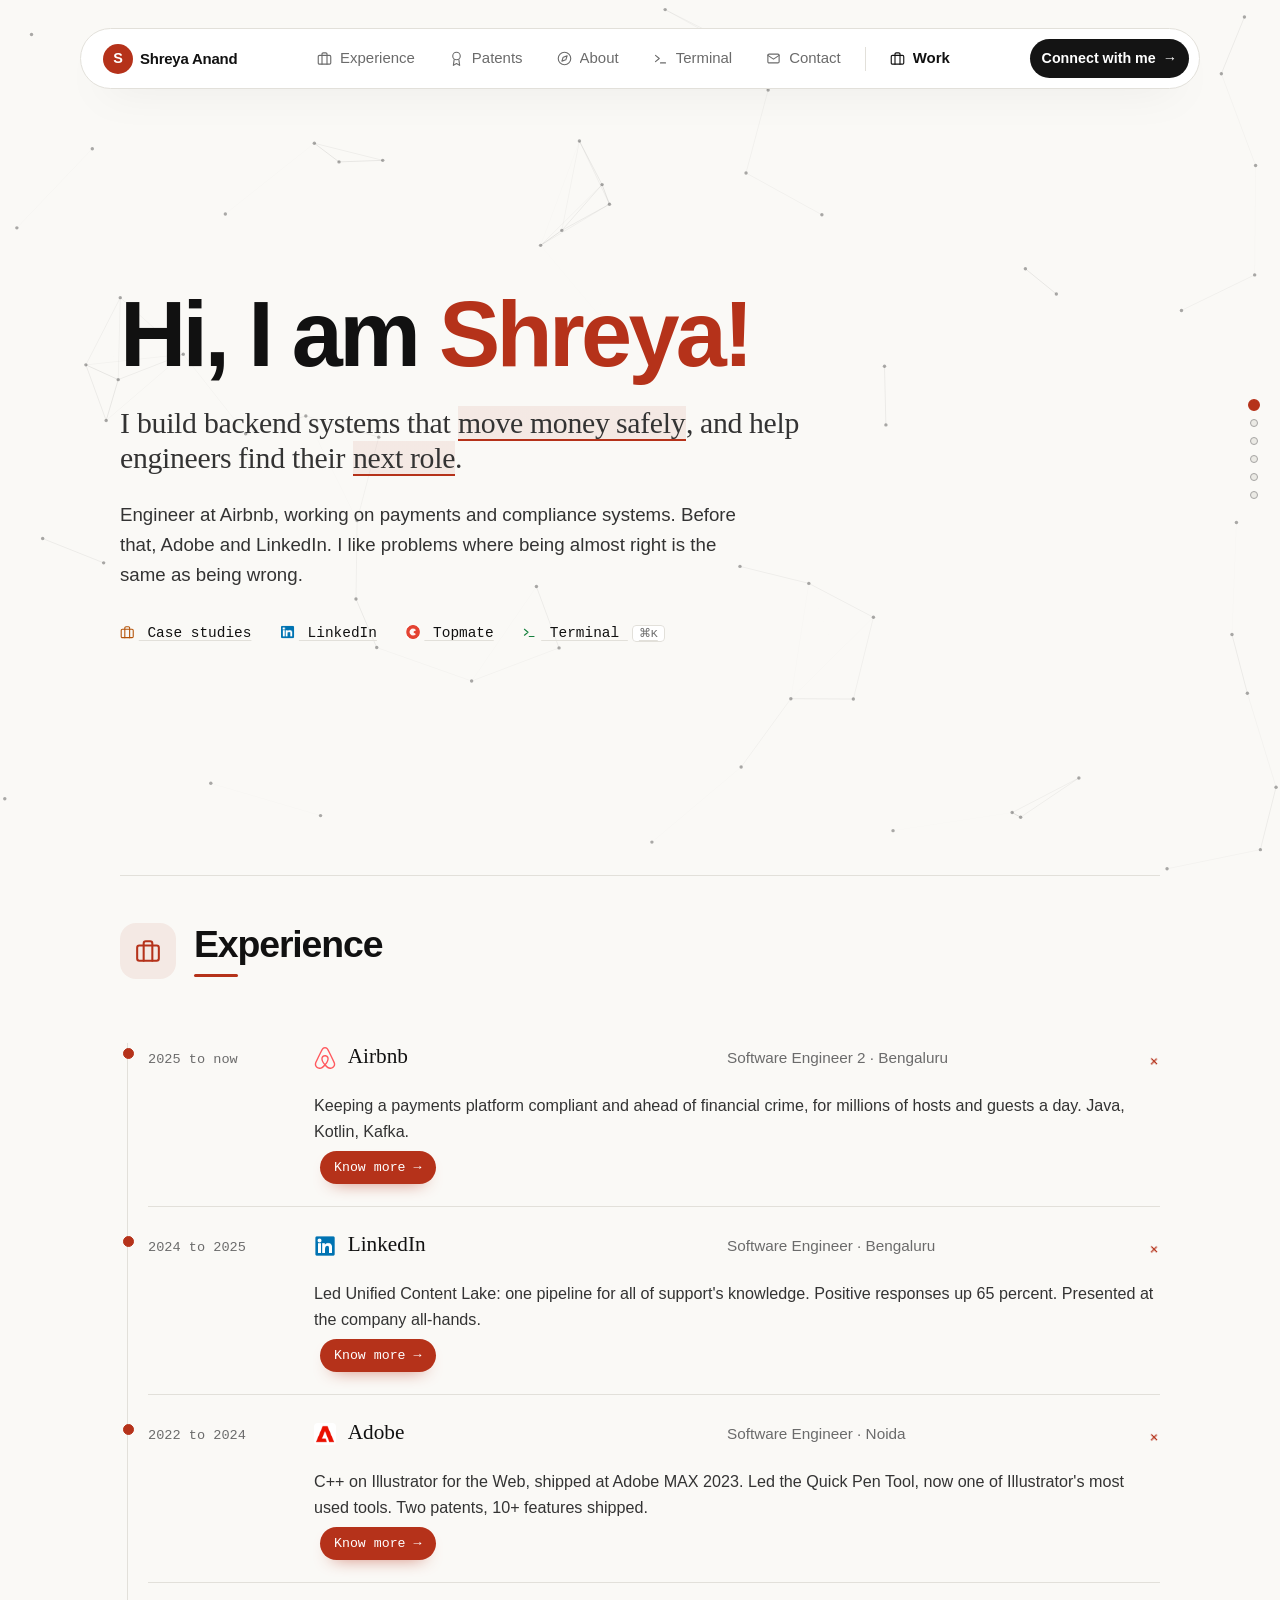
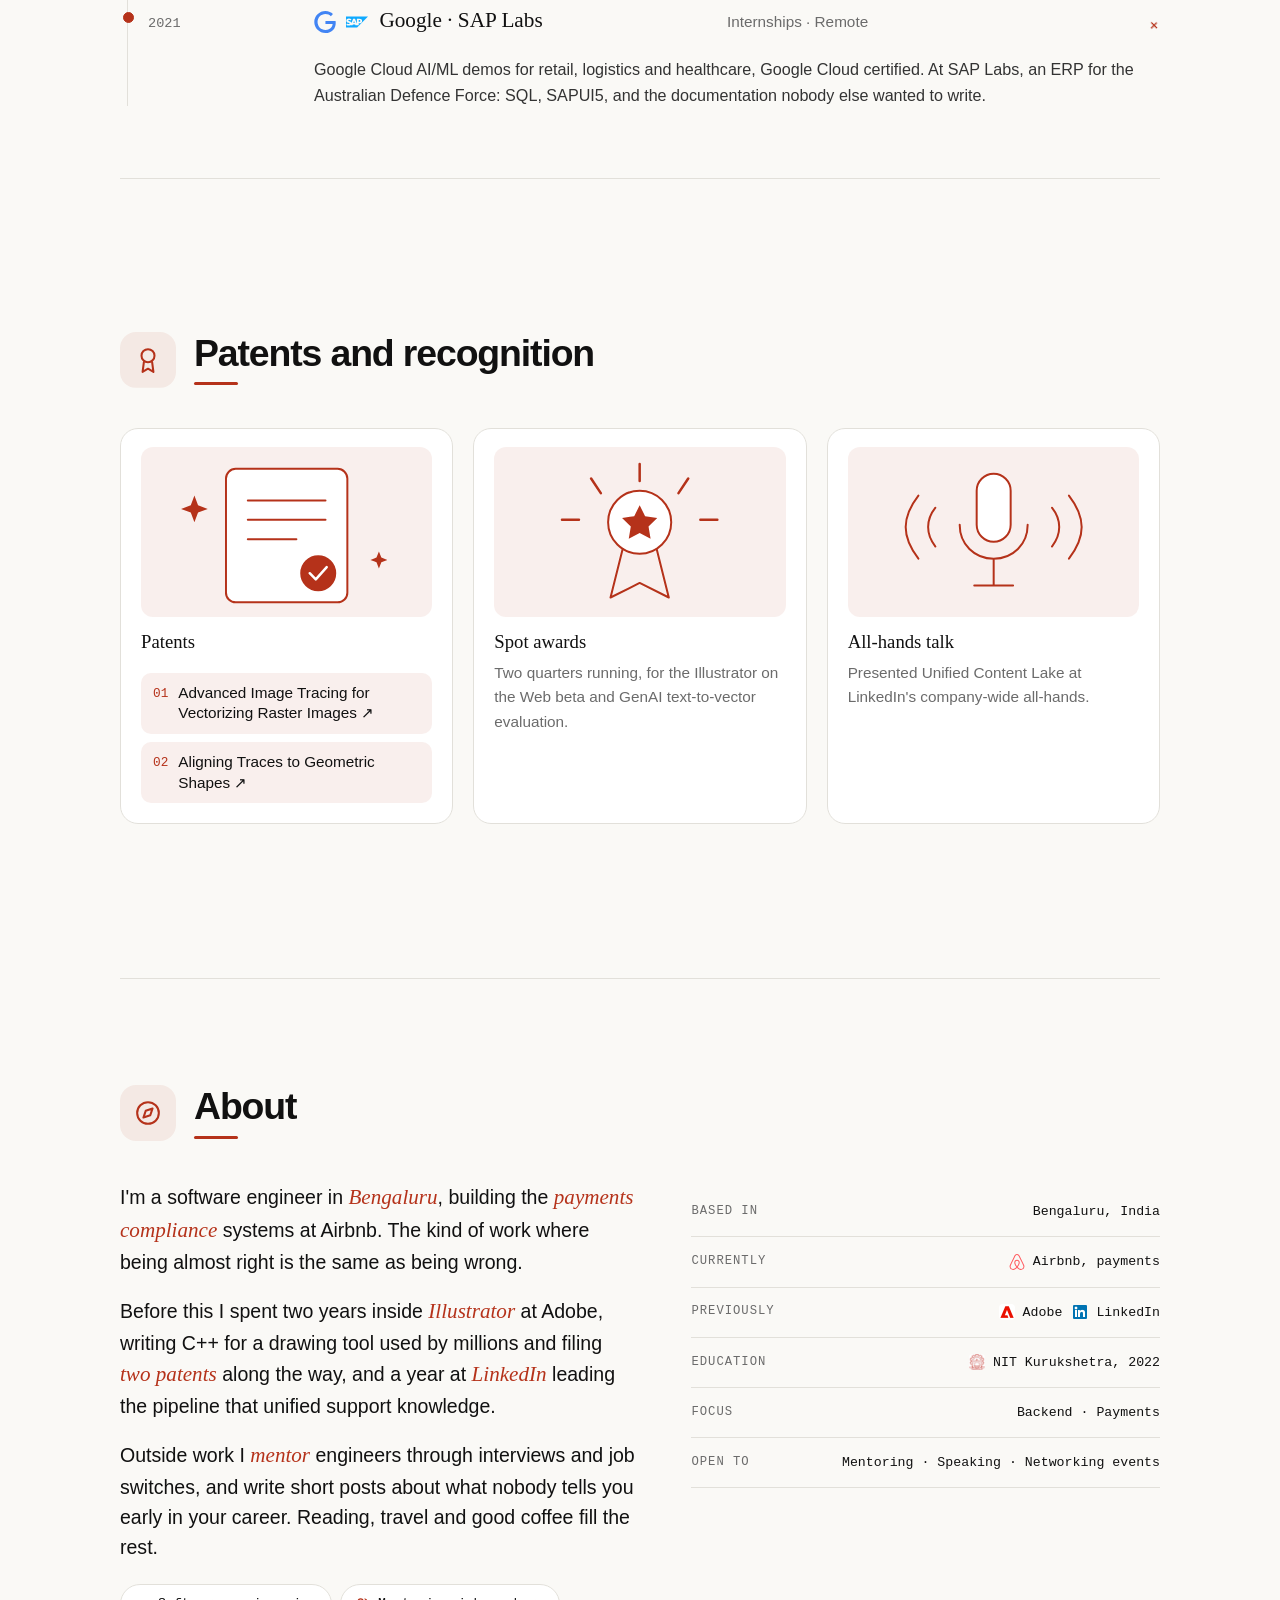
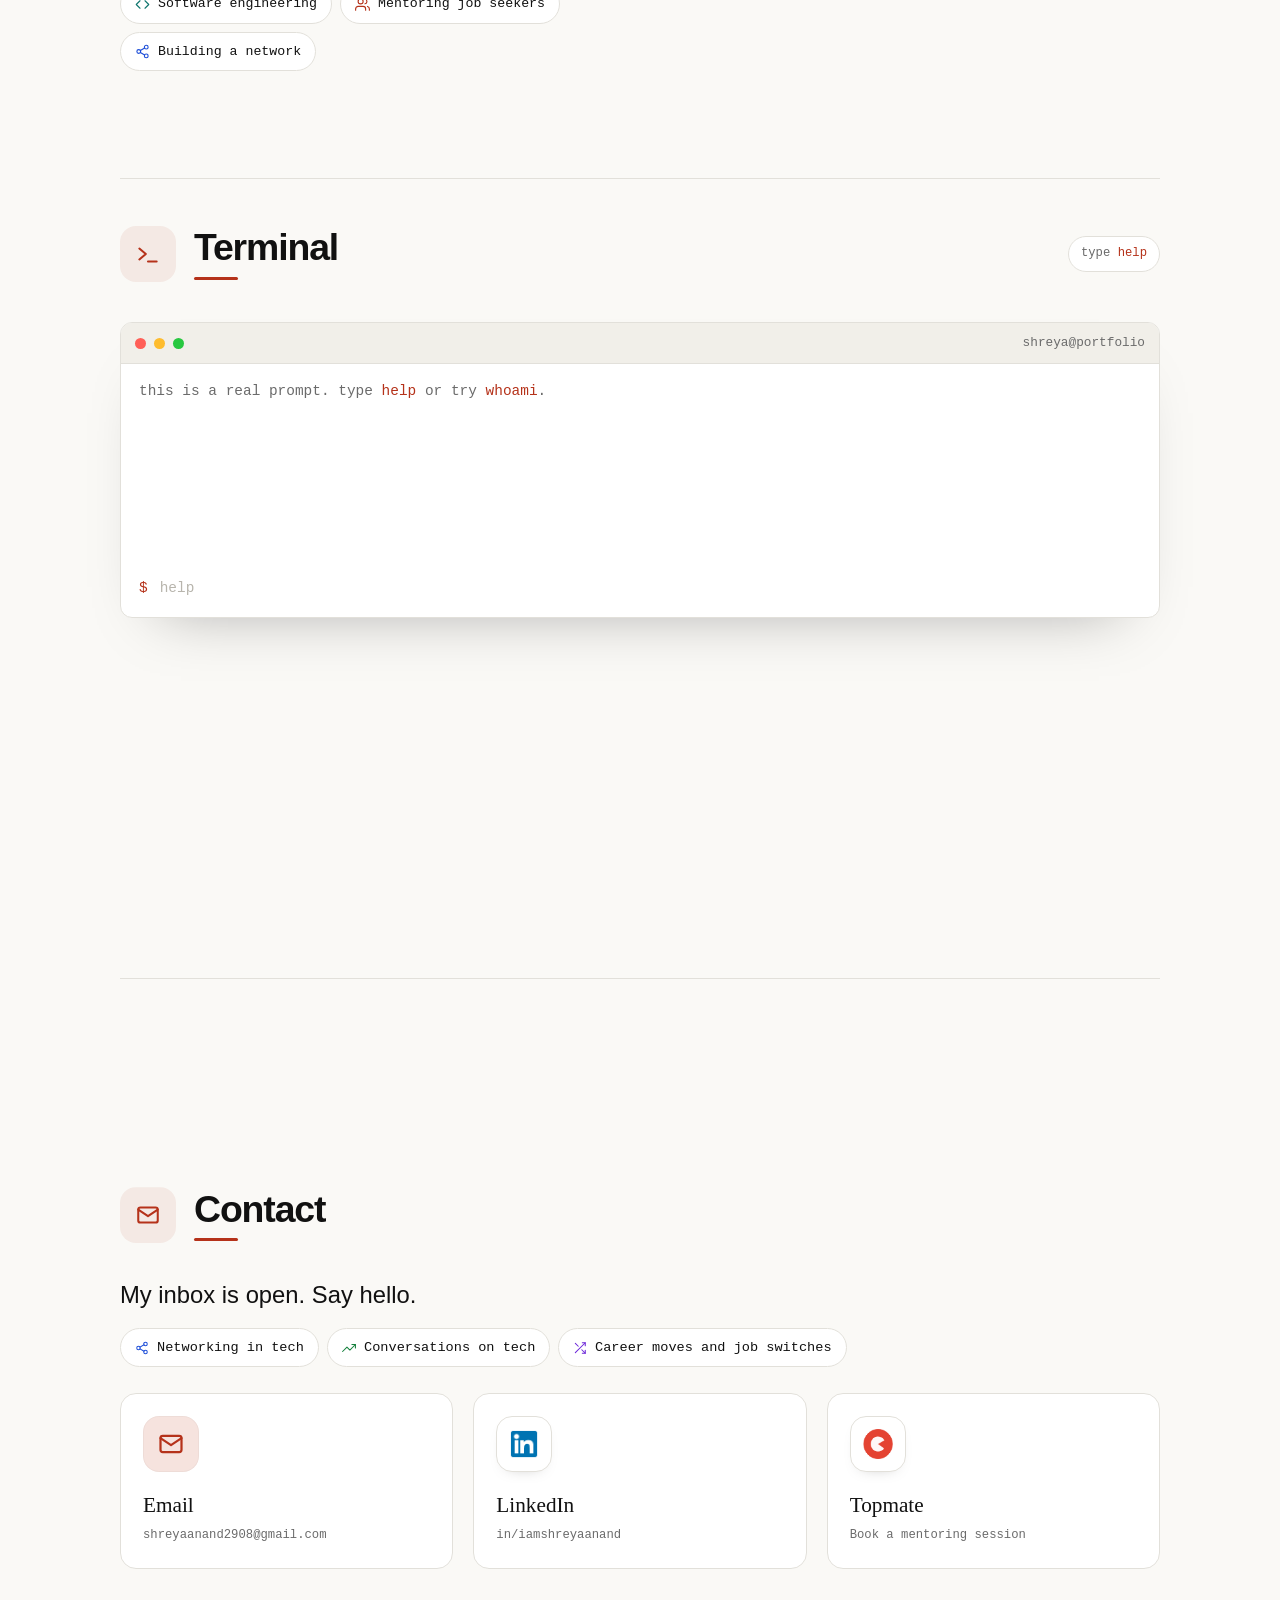
==== index.html @ 87dc1cf5 "Work lede rewritten Co-Authored-By: Claude Fable 5.1 <noreply@anthropic.com>" ====
<!doctype html>
<html lang="en">
<head>
  <meta charset="utf-8">
  <meta name="viewport" content="width=device-width, initial-scale=1">
  <title>Shreya Anand</title>
  <meta name="description" content="Shreya Anand. Software engineer at Airbnb building backend systems for payments compliance. Previously Adobe and LinkedIn. Mentors job seekers.">
  <link rel="stylesheet" href="styles.css?v=202610251553">
</head>
<body>
  <canvas id="net" aria-hidden="true"></canvas>
  <div class="progress" id="progress" aria-hidden="true"></div>

  <header class="top">
    <nav class="bar" aria-label="Main">
      <a class="brand" href="index.html" aria-current="page"><span class="brand-dot">S</span><span class="brand-name">Shreya Anand</span></a>
      <span class="group sections">
        <span class="glider" aria-hidden="true"></span>
        <a href="#experience"><i class="ic" data-icon="briefcase"></i><span class="lbl">Experience</span></a>
        <a href="#patents"><i class="ic" data-icon="award"></i><span class="lbl">Patents</span></a>
        <a href="#about"><i class="ic" data-icon="compass"></i><span class="lbl">About</span></a>
        <a href="#terminal"><i class="ic" data-icon="terminal"></i><span class="lbl">Terminal</span></a>
        <a href="#contact"><i class="ic" data-icon="mail"></i><span class="lbl">Contact</span></a>
        <span class="sep" aria-hidden="true"></span>
        <a class="page" href="work.html"><i class="ic" data-icon="briefcase"></i><span class="lbl">Work</span></a>
      </span>
      <a class="cta" href="#contact">Connect with me <span class="cta-arrow">→</span></a>
    </nav>
  </header>

  <main>
    <section class="hero">
      <p class="hello"><span class="hello-w">Hi,</span> <span class="hello-w">I</span> <span class="hello-w">am</span> <span class="hello-w name">Shreya!</span></p>
      <h1>I build backend systems that <span class="mark" data-mark>move money safely</span>, and help engineers find their <span class="mark" data-mark>next role</span>.</h1>
      <p class="lede">Engineer at Airbnb, working on payments and compliance systems. Before that, Adobe and LinkedIn. I like problems where being almost right is the same as being wrong.</p>
      <p class="hero-links">
        <a href="work.html"><i class="ic" data-icon="briefcase"></i> Case studies</a>
        <a href="https://www.linkedin.com/in/iamshreyaanand"><img class="logo-sm" src="img/linkedin.png" alt="LinkedIn logo"> LinkedIn</a>
        <a href="https://topmate.io/iamshreyaanand"><img class="logo-sm" src="img/topmate.png" alt="Topmate logo"> Topmate</a>
        <a href="#terminal" class="term-link"><i class="ic" data-icon="terminal"></i> Terminal <kbd>⌘K</kbd></a>
      </p>
    </section>

    <section id="experience" class="section reveal">
      <h2><span class="num">01</span><i class="ic" data-icon="briefcase"></i>Experience</h2>
      <div class="xp">
        <details open>
          <summary><span class="when">2025 to now</span><span class="org"><img class="logo-sm" src="img/airbnb.svg" alt="Airbnb logo">Airbnb</span><span class="role">Software Engineer 2 · Bengaluru</span><span class="chev">+</span></summary>
          <div class="xp-body"><p>Keeping a payments platform compliant and ahead of financial crime, for millions of hosts and guests a day. Java, Kotlin, Kafka. <a class="know" href="work.html#payments-compliance">Know more<span class="know-arrow">→</span></a></p></div>
        </details>
        <details open>
          <summary><span class="when">2024 to 2025</span><span class="org"><img class="logo-sm" src="img/linkedin.png" alt="LinkedIn logo">LinkedIn</span><span class="role">Software Engineer · Bengaluru</span><span class="chev">+</span></summary>
          <div class="xp-body"><p>Led Unified Content Lake: one pipeline for all of support's knowledge. Positive responses up 65 percent. Presented at the company all-hands. <a class="know" href="work.html#content-lake">Know more<span class="know-arrow">→</span></a></p></div>
        </details>
        <details open>
          <summary><span class="when">2022 to 2024</span><span class="org"><img class="logo-sm" src="img/adobe.png" alt="Adobe logo">Adobe</span><span class="role">Software Engineer · Noida</span><span class="chev">+</span></summary>
          <div class="xp-body"><p>C++ on Illustrator for the Web, shipped at Adobe MAX 2023. Led the Quick Pen Tool, now one of Illustrator's most used tools. Two patents, 10+ features shipped. <a class="know" href="work.html#quick-pen">Know more<span class="know-arrow">→</span></a></p></div>
        </details>
        <details open>
          <summary><span class="when">2021</span><span class="org"><img class="logo-sm" src="img/google.svg" alt="Google logo"><img class="logo-sm" src="img/sap.svg" alt="SAP logo">Google · SAP Labs</span><span class="role">Internships · Remote</span><span class="chev">+</span></summary>
          <div class="xp-body"><p>Google Cloud AI/ML demos for retail, logistics and healthcare, Google Cloud certified. At SAP Labs, an ERP for the Australian Defence Force: SQL, SAPUI5, and the documentation nobody else wanted to write.</p></div>
        </details>
      </div>
    </section>

    <section id="patents" class="section reveal">
      <h2><span class="num">02</span><i class="ic" data-icon="award"></i>Patents and recognition</h2>
      <div class="viz-grid">
        <div class="viz"><svg class="ill" viewBox="0 0 240 140" aria-hidden="true">
  <rect class="ill-doc" x="70" y="18" width="100" height="110" rx="8"/>
  <g class="ill-lines"><path d="M88 44h64"/><path d="M88 60h64"/><path d="M88 76h40"/></g>
  <g class="ill-seal"><circle cx="146" cy="104" r="14"/><path d="M139 104l5 5 9-10"/></g>
  <g class="ill-spark"><path d="M44 40l3 8 8 3-8 3-3 8-3-8-8-3 8-3z"/><path d="M196 86l2 5 5 2-5 2-2 5-2-5-5-2 5-2z"/></g>
</svg><h3>Patents</h3><ol class="patent-links">
          <li><a href="https://patents.google.com/patent/US20260024212A1/en"><span class="pn">01</span>Advanced Image Tracing for Vectorizing Raster Images ↗</a></li>
          <li><a href="https://patents.google.com/patent/US20260057577A1/en"><span class="pn">02</span>Aligning Traces to Geometric Shapes ↗</a></li>
        </ol></div>
        <div class="viz"><svg class="ill" viewBox="0 0 240 140" aria-hidden="true">
  <g class="ill-rays"><path d="M120 14v14M160 26l-8 12M80 26l8 12M184 60h-14M56 60h14"/></g>
  <circle class="ill-medal" cx="120" cy="62" r="26"/>
  <path class="ill-star" d="M120 48l4.5 9 10 1.5-7.2 7 1.7 10-9-4.7-9 4.7 1.7-10-7.2-7 10-1.5z"/>
  <g class="ill-ribbon"><path d="M106 84l-10 40 24-12 24 12-10-40"/></g>
</svg><h3>Spot awards</h3><p>Two quarters running, for the Illustrator on the Web beta and GenAI text-to-vector evaluation.</p></div>
        <div class="viz"><svg class="ill" viewBox="0 0 240 140" aria-hidden="true">
  <rect class="ill-mic" x="106" y="22" width="28" height="56" rx="14"/>
  <path class="ill-micline" d="M92 64c0 16 12 28 28 28s28-12 28-28M120 92v22M104 114h32"/>
  <g class="ill-wave"><path d="M72 50c-8 10-8 22 0 32"/><path d="M58 40c-14 18-14 34 0 52"/><path d="M168 50c8 10 8 22 0 32"/><path d="M182 40c14 18 14 34 0 52"/></g>
</svg><h3>All-hands talk</h3><p>Presented Unified Content Lake at LinkedIn's company-wide all-hands.</p></div>
      </div>
    </section>

    <section id="about" class="section reveal">
      <h2><span class="num">03</span><i class="ic" data-icon="compass"></i>About</h2>
      <div class="about">
        <div class="about-prose">
          <p>I'm a software engineer in <em>Bengaluru</em>, building the <em>payments compliance</em> systems at Airbnb. The kind of work where being almost right is the same as being wrong.</p>
          <p>Before this I spent two years inside <em>Illustrator</em> at Adobe, writing C++ for a drawing tool used by millions and filing <em>two patents</em> along the way, and a year at <em>LinkedIn</em> leading the pipeline that unified support knowledge.</p>
          <p>Outside work I <em>mentor</em> engineers through interviews and job switches, and write short posts about what nobody tells you early in your career. Reading, travel and good coffee fill the rest.</p>
          <div class="about-pills">
            <a class="apill" href="work.html"><i class="ic" data-icon="code"></i>Software engineering</a>
            <a class="apill" href="work.html#mentoring"><i class="ic" data-icon="users"></i>Mentoring job seekers</a>
            <a class="apill" href="https://www.linkedin.com/in/iamshreyaanand/recent-activity/all/"><i class="ic" data-icon="share"></i>Building a network</a>
          </div>
        </div>
        <ul class="about-list">
          <li class="stagger"><span class="k">Based in</span><span class="v">Bengaluru, India</span></li>
          <li class="stagger"><span class="k">Currently</span><span class="v"><img class="logo-sm" src="img/airbnb.svg" alt="Airbnb logo">Airbnb, payments</span></li>
          <li class="stagger"><span class="k">Previously</span><span class="v"><img class="logo-sm" src="img/adobe.png" alt="Adobe logo">Adobe <img class="logo-sm" src="img/linkedin.png" alt="LinkedIn logo">LinkedIn</span></li>
          <li class="stagger"><span class="k">Education</span><span class="v"><img class="logo-sm" src="img/nitkkr.png" alt="NIT Kurukshetra logo">NIT Kurukshetra, 2022</span></li>
          <li class="stagger"><span class="k">Focus</span><span class="v">Backend · Payments</span></li>
          <li class="stagger"><span class="k">Open to</span><span class="v">Mentoring · Speaking · Networking events</span></li>
        </ul>
      </div>
    </section>




    <section id="terminal" class="section reveal">
      <h2><span class="num">04</span><i class="ic" data-icon="terminal"></i>Terminal <span class="h2-hint">type <code>help</code></span></h2>
      <div class="term" id="term">
        <div class="term-bar"><span></span><span></span><span></span><em>shreya@portfolio</em></div>
        <div class="term-out" id="term-out"></div>
        <form class="term-in" id="term-form" autocomplete="off">
          <span class="prompt">$</span>
          <input id="term-input" type="text" spellcheck="false" aria-label="Terminal input" placeholder="help">
        </form>
      </div>
    </section>

    <section id="contact" class="section reveal contact">
      <h2><span class="num">05</span><i class="ic" data-icon="mail"></i>Contact</h2>
      <div class="contact-note">
        <p class="big">My inbox is open. Say hello.</p>
        <ul class="chips open-for">
          <li><i class="ic" data-icon="share"></i>Networking in tech</li>
          <li><i class="ic" data-icon="trending"></i>Conversations on tech</li>
          <li><i class="ic" data-icon="shuffle"></i>Career moves and job switches</li>
        </ul>
      </div>
      <div class="contact-grid">
        <a class="contact-card" href="mailto:shreyaanand2908@gmail.com"><i class="ic big" data-icon="mail"></i><span>Email</span><small>shreyaanand2908@gmail.com</small></a>
        <a class="contact-card" href="https://www.linkedin.com/in/iamshreyaanand"><span class="logo"><img src="img/linkedin.png" alt="LinkedIn logo"></span><span>LinkedIn</span><small>in/iamshreyaanand</small></a>
        <a class="contact-card" href="https://topmate.io/iamshreyaanand"><span class="logo"><img src="img/topmate.png" alt="Topmate logo"></span><span>Topmate</span><small>Book a mentoring session</small></a>
      </div>
    </section>
  </main>

  <script src="app.js?v=202610251553"></script>
</body>
</html>
---- styles.css ----
:root {
  --bg: #faf9f6; --ink: #111111; --muted: #6b6b6b; --rule: #e2e0da; --card: #ffffff;
  --accent: #b5321a; --accent-soft: rgba(181,50,26,.08);
  --max: 760px;
  --serif: "Iowan Old Style", "Palatino Linotype", "Book Antiqua", Palatino, Georgia, serif;
  --sans: -apple-system, BlinkMacSystemFont, "Segoe UI", Helvetica, Arial, sans-serif;
  --mono: "SF Mono", ui-monospace, Menlo, Consolas, "Liberation Mono", monospace;
}
* { box-sizing: border-box; }
html { font-size: 17px; -webkit-text-size-adjust: 100%; }
body { margin: 0; background: var(--bg); color: var(--ink); font-family: var(--sans); line-height: 1.6; padding: 0 16px; }
a { color: var(--ink); text-decoration: underline; text-decoration-color: var(--rule); text-underline-offset: 3px; transition: text-decoration-color .2s, color .2s; }
a:hover { text-decoration-color: var(--accent); }
code, kbd { font-family: var(--mono); font-size: .8em; }
kbd { border: 1px solid var(--rule); border-radius: 4px; padding: 1px 6px; color: var(--muted); background: var(--card); }

#net { position: fixed; inset: 0; width: 100%; height: 100%; z-index: 0; pointer-events: none; }
.progress { position: fixed; top: 0; left: 0; height: 2px; width: 0; background: var(--accent); z-index: 3; transition: width .1s linear; }
.top, main, footer { position: relative; z-index: 1; max-width: var(--max); margin: 0 auto; }

.top { display: flex; justify-content: center; align-items: center; padding: 18px 0; font-family: var(--mono); font-size: .8rem; }
.wordmark { text-decoration: none; letter-spacing: .02em; }
nav a { text-decoration: none; margin-left: 20px; color: var(--muted); position: relative; }
nav a::after { content: ""; position: absolute; left: 0; right: 0; bottom: -4px; height: 1px; background: var(--accent); transform: scaleX(0); transform-origin: left; transition: transform .25s; }
nav a:hover, nav a.active { color: var(--ink); }
nav a:hover::after, nav a.active::after { transform: scaleX(1); }

.hero { padding: 72px 0 56px; }
.eyebrow { font-family: var(--mono); font-size: .8rem; color: var(--muted); margin: 0 0 20px; display: flex; align-items: center; gap: 10px; }
.dot { width: 8px; height: 8px; border-radius: 50%; background: var(--accent); animation: pulse 2.2s infinite; }
@keyframes pulse { 0% { box-shadow: 0 0 0 0 rgba(181,50,26,.45);} 70% { box-shadow: 0 0 0 10px rgba(181,50,26,0);} 100% { box-shadow: 0 0 0 0 rgba(181,50,26,0);} }
h1 { font-family: var(--serif); font-weight: 400; font-size: 2.4rem; line-height: 1.2; letter-spacing: -.01em; margin: 0 0 24px; }
.mark { background-image: linear-gradient(var(--accent-soft), var(--accent-soft)); background-repeat: no-repeat; background-size: 0% 100%; background-position: 0 0; border-bottom: 2px solid transparent; transition: background-size .9s cubic-bezier(.2,.7,.2,1), border-color .6s; }
.mark.on { background-size: 100% 100%; border-bottom-color: var(--accent); }
.lede { font-size: 1.1rem; color: #333; margin: 0 0 28px; max-width: 620px; }
.hero-links a { margin-right: 24px; font-family: var(--mono); font-size: .85rem; }
.hero-links.stack a { display: block; margin: 0 0 10px; }
.term-link kbd { margin-left: 4px; }
.hint { font-family: var(--mono); font-size: .72rem; color: var(--muted); margin-top: 48px; opacity: .7; }

.section { border-top: 1px solid var(--rule); padding: 56px 0; }
.reveal { opacity: 0; transform: translateY(20px); transition: opacity .7s ease, transform .7s ease; }
.reveal.in { opacity: 1; transform: none; }
h2 { font-family: var(--mono); font-weight: 400; font-size: .8rem; text-transform: uppercase; letter-spacing: .1em; color: var(--muted); margin: 0 0 32px; display: flex; align-items: baseline; }
.num { color: var(--accent); margin-right: 12px; }
.h2-hint { margin-left: auto; text-transform: none; letter-spacing: 0; font-size: .72rem; opacity: .75; }
h3 { font-family: var(--serif); font-weight: 400; font-size: 1.3rem; margin: 0 0 8px; }
p { margin: 0 0 16px; }

.grid { display: grid; gap: 24px; }
.grid.three { grid-template-columns: repeat(3, 1fr); }
.grid.two { grid-template-columns: 1.3fr 1fr; gap: 32px; }

.pillar { position: relative; padding: 22px 20px 20px; margin: -22px -20px 0; border-radius: 10px; border: 1px solid transparent; transition: border-color .25s, background .25s, transform .25s, box-shadow .25s; outline: none; }
.pillar:hover, .pillar:focus-visible { background: var(--card); border-color: var(--rule); transform: translateY(-4px); box-shadow: 0 24px 50px -36px rgba(0,0,0,.35); }
.pillar-k { font-family: var(--mono); font-size: .72rem; color: var(--accent); display: block; margin-bottom: 10px; }
.pillar p { font-size: .95rem; color: #333; }
.pillar .more { font-family: var(--mono); font-size: .8rem; }
.chips { list-style: none; padding: 0; margin: 4px 0 0; display: flex; flex-wrap: wrap; gap: 6px; }
.chips li { font-family: var(--mono); font-size: .72rem; border: 1px solid var(--rule); border-radius: 999px; padding: 3px 10px; color: var(--muted); transition: border-color .2s, color .2s, background .2s; }
.pillar:hover .chips li { color: var(--ink); }
.chips li:hover { border-color: var(--accent); background: var(--accent-soft); }

.list { list-style: none; margin: 0; padding: 0; }
.list li { border-bottom: 1px solid var(--rule); font-size: .95rem; }
.list li:last-child { border-bottom: 0; }
.row-link { display: grid; grid-template-columns: 1fr 20px; align-items: center; column-gap: 12px; padding: 14px 8px; margin: 0 -8px; border-radius: 8px; text-decoration: none; transition: background .2s, padding-left .2s; }
.row-link .label { grid-column: 1; }
.row-link .arrow { grid-column: 2; grid-row: 1 / span 2; color: var(--muted); transition: transform .2s, color .2s; }
.row-link:hover { background: var(--card); padding-left: 14px; }
.row-link:hover .arrow { transform: translateX(4px); color: var(--accent); }
.label { display: block; font-family: var(--mono); font-size: .72rem; text-transform: uppercase; letter-spacing: .08em; color: var(--muted); margin-bottom: 4px; }
.list.plain li { display: grid; grid-template-columns: 140px 1fr; gap: 16px; align-items: baseline; padding: 14px 0; }
.list.plain .label { margin: 0; }
.stagger { opacity: 0; transform: translateX(-10px); transition: opacity .5s ease, transform .5s ease; }
.in .stagger { opacity: 1; transform: none; }
.in .stagger:nth-child(1) { transition-delay: .05s; } .in .stagger:nth-child(2) { transition-delay: .15s; }
.in .stagger:nth-child(3) { transition-delay: .25s; } .in .stagger:nth-child(4) { transition-delay: .35s; }

.xp details { border-bottom: 1px solid var(--rule); }
.xp details:last-child { border-bottom: 0; }
.xp summary { list-style: none; display: grid; grid-template-columns: 140px 1fr 1fr 20px; gap: 16px; align-items: baseline; padding: 20px 0; cursor: pointer; }
.xp summary::-webkit-details-marker { display: none; }
.xp summary:hover .org { color: var(--accent); }
.when { font-family: var(--mono); font-size: .8rem; color: var(--muted); }
.org { font-family: var(--serif); font-size: 1.25rem; transition: color .2s; }
.role { color: var(--muted); font-size: .9rem; }
.chev { font-family: var(--mono); color: var(--muted); text-align: right; transition: transform .25s, color .25s; }
details[open] .chev { transform: rotate(45deg); color: var(--accent); }
.xp-body { padding: 0 0 22px 156px; color: #333; font-size: .95rem; animation: fade .3s ease; }
.xp-body p { margin: 0; }
@keyframes fade { from { opacity: 0; transform: translateY(6px);} to { opacity: 1; transform: none;} }

.term { background: var(--card); border: 1px solid var(--rule); border-radius: 12px; overflow: hidden; font-family: var(--mono); font-size: .85rem; box-shadow: 0 30px 60px -40px rgba(0,0,0,.35); }
.term-bar { display: flex; align-items: center; gap: 8px; padding: 10px 14px; background: #f1efe9; border-bottom: 1px solid var(--rule); }
.term-bar span { width: 11px; height: 11px; border-radius: 50%; }
.term-bar span:nth-child(1) { background: #ff5f57; } .term-bar span:nth-child(2) { background: #febc2e; } .term-bar span:nth-child(3) { background: #28c840; }
.term-bar em { margin-left: auto; font-style: normal; color: var(--muted); font-size: .75rem; }
.term-out { padding: 16px 18px 0; min-height: 200px; max-height: 340px; overflow-y: auto; white-space: pre-wrap; line-height: 1.55; }
.term-out .cmd { color: var(--accent); } .term-out .dim { color: var(--muted); } .term-out .err { color: #b00020; }
.term-in { display: flex; align-items: center; gap: 10px; padding: 12px 18px 16px; }
.prompt { color: var(--accent); }
.term-in input { flex: 1; background: none; border: 0; outline: 0; color: var(--ink); font: inherit; caret-color: var(--accent); }
.term-in input::placeholder { color: #b8b5ad; }

.contact p { max-width: 560px; }
footer { display: flex; justify-content: space-between; flex-wrap: wrap; gap: 8px; border-top: 1px solid var(--rule); padding: 28px 0 48px; font-family: var(--mono); font-size: .75rem; color: var(--muted); }

@media (max-width: 680px) {
  html { font-size: 16px; }
  .hero { padding: 48px 0 40px; }
  h1 { font-size: 1.9rem; }
  nav a { margin-left: 14px; }
  .hero-links a { display: block; margin: 0 0 10px; }
  .grid.three, .grid.two { grid-template-columns: 1fr; gap: 20px; }
  .pillar { margin: 0; padding: 18px 16px; border-color: var(--rule); background: var(--card); }
  .list.plain li { grid-template-columns: 1fr; gap: 4px; }
  .xp summary { grid-template-columns: 1fr 20px; gap: 2px 12px; }
  .xp .when { grid-column: 1; grid-row: 1; } .xp .chev { grid-column: 2; grid-row: 1; }
  .xp .org { grid-column: 1; grid-row: 2; } .xp .role { grid-column: 1; grid-row: 3; }
  .xp-body { padding-left: 0; }
  .h2-hint { display: none; }
}
@media (prefers-reduced-motion: reduce) {
  .reveal, .stagger { opacity: 1; transform: none; transition: none; }
  .dot { animation: none; } .mark { transition: none; }
}

/* ---------- multi-page additions ---------- */
nav a[aria-current="page"] { color: var(--ink); }
nav a[aria-current="page"]::after { transform: scaleX(1); }
.page-head { padding: 56px 0 48px; }
.page-head .eyebrow .num { margin: 0; text-transform: uppercase; letter-spacing: .1em; }
.page-head h1 { font-size: 2.1rem; }
.h2-hint[href] { text-decoration: none; color: var(--muted); } .h2-hint[href]:hover { color: var(--accent); }
.pillar { display: block; text-decoration: none; color: inherit; }
.pillar .more { display: inline-block; margin-top: 10px; font-family: var(--mono); font-size: .8rem; text-decoration: underline; text-decoration-color: var(--rule); text-underline-offset: 3px; }
.pillar:hover .more { text-decoration-color: var(--accent); }
.grid.tight { gap: 16px; }
.skill { padding: 18px; border: 1px solid var(--rule); border-radius: 10px; background: var(--card); transition: transform .25s, border-color .25s, box-shadow .25s; }
.skill:hover { transform: translateY(-3px); border-color: var(--accent); box-shadow: 0 20px 40px -32px rgba(0,0,0,.3); }
.skill h3 { font-size: 1.1rem; margin-bottom: 6px; }
.skill p { font-size: .9rem; color: #333; margin: 0; }
.cases { list-style: none; margin: 0; padding: 0; }
.case { border-top: 1px solid var(--rule); }
.case:last-child { border-bottom: 1px solid var(--rule); }
.case a { display: grid; grid-template-columns: 170px 1fr; gap: 16px; padding: 22px 8px; margin: 0 -8px; border-radius: 8px; text-decoration: none; transition: background .2s; }
.case a:hover { background: var(--card); } .case a:hover h3 { color: var(--accent); }
.case-meta { display: block; font-family: var(--mono); font-size: .75rem; color: var(--muted); margin-bottom: 6px; }
.case h3 { transition: color .2s; grid-column: 2; margin: 0 0 6px; } .case p { grid-column: 2; margin: 0; font-size: .95rem; color: #333; }
.case a .case-meta { grid-column: 1; grid-row: 1 / span 2; padding-top: 6px; }
.study { display: grid; grid-template-columns: 170px 1fr; gap: 24px; padding: 36px 0; border-top: 1px solid var(--rule); scroll-margin-top: 80px; }
.study:first-of-type { border-top: 0; padding-top: 8px; }
.study-side .chips { margin-top: 12px; }
.study h3 { font-size: 1.6rem; margin-bottom: 12px; }
.study-lead { font-size: 1.1rem; color: var(--ink); }
.study-main p { color: #333; max-width: 560px; }
.study-main .mini { margin: 0 0 16px; padding-left: 18px; color: #333; font-size: .95rem; }
.stats { display: flex; flex-wrap: wrap; gap: 28px; margin: 20px 0 0; padding-top: 16px; border-top: 1px dashed var(--rule); }
.stats div { display: flex; flex-direction: column-reverse; }
.stats dt { font-family: var(--mono); font-size: .72rem; text-transform: uppercase; letter-spacing: .08em; color: var(--muted); }
.stats dd { margin: 0; font-family: var(--serif); font-size: 1.5rem; color: var(--accent); }
footer a { color: var(--muted); } footer a:hover { color: var(--ink); }
@media (max-width: 680px) {
  .page-head h1 { font-size: 1.7rem; }
  .case a, .study { grid-template-columns: 1fr; gap: 8px; }
  .case a .case-meta { grid-row: auto; padding: 0; } .case h3, .case p { grid-column: 1; }
  .study h3 { font-size: 1.35rem; }
}

/* ---------- icons ---------- */
.ic { display: inline-block; width: 1em; height: 1em; vertical-align: -.15em; margin-right: .45em; color: var(--accent); flex: none; }
.ic svg { width: 100%; height: 100%; fill: none; stroke: currentColor; stroke-width: 1.7; stroke-linecap: round; stroke-linejoin: round; overflow: visible; }
.ic svg * { stroke-dasharray: 1; stroke-dashoffset: 1; }
.in .ic svg *, .hero .ic svg *, .page-head .ic svg *, .top .ic svg *, footer .ic svg * { animation: draw 1.1s cubic-bezier(.3,.7,.2,1) forwards; }
.in .ic svg *:nth-child(2), .hero .ic svg *:nth-child(2) { animation-delay: .15s; }
.in .ic svg *:nth-child(3), .hero .ic svg *:nth-child(3) { animation-delay: .3s; }
.in .ic svg *:nth-child(n+4), .hero .ic svg *:nth-child(n+4) { animation-delay: .45s; }
@keyframes draw { to { stroke-dashoffset: 0; } }
h2 .ic { font-size: 1.15em; margin-right: .6em; vertical-align: -.2em; }
.label .ic { font-size: 1.1em; color: var(--muted); }
.hero-links .ic, footer .ic { margin-right: .3em; vertical-align: -.18em; }
.case-meta .ic { margin-right: .5em; vertical-align: -.2em; }
.pillar-k .ic { font-size: 1.3em; margin-right: .5em; vertical-align: -.25em; }
.study h3 .ic { font-size: .8em; vertical-align: -.05em; }
.skill > .ic { display: block; font-size: 1.5rem; margin: 0 0 12px; }
a:hover .ic, .pillar:hover .ic, .skill:hover .ic, .row-link:hover .ic { animation: nudge .5s ease; }
@keyframes nudge { 30% { transform: translateY(-3px) rotate(-6deg); } 60% { transform: translateY(0) rotate(4deg); } }

/* ---------- headline words ---------- */
h1.words .w { display: inline-block; opacity: 0; transform: translateY(.5em); animation: rise .7s cubic-bezier(.2,.7,.2,1) forwards; }
@keyframes rise { to { opacity: 1; transform: none; } }

/* ---------- experience timeline ---------- */
.xp { position: relative; padding-left: 28px; }
.xp::before { content: ""; position: absolute; left: 7px; top: 24px; bottom: 24px; width: 1px; background: var(--rule); transform: scaleY(0); transform-origin: top; transition: transform 1.4s cubic-bezier(.2,.7,.2,1) .2s; }
.in .xp::before { transform: scaleY(1); }
.xp details { position: relative; }
.xp details::before { content: ""; position: absolute; left: -25px; top: 29px; width: 9px; height: 9px; border-radius: 50%; background: var(--bg); border: 1.5px solid var(--muted); transition: background .3s, border-color .3s, transform .3s; }
.xp details[open]::before, .xp details:hover::before { background: var(--accent); border-color: var(--accent); transform: scale(1.2); }
.xp summary { grid-template-columns: 112px 1fr 1fr 20px; }
.xp-body { padding-left: 128px; }

/* ---------- stats ---------- */
.in .stats dd { animation: pop .6s cubic-bezier(.2,.9,.3,1.3) both .3s; }
@keyframes pop { from { opacity: 0; transform: scale(.85); } }

@media (max-width: 680px) {
  .xp { padding-left: 22px; }
  .xp details::before { left: -19px; top: 26px; }
  .xp summary { grid-template-columns: 1fr 20px; }
  .xp-body { padding-left: 0; }
  .skill > .ic { font-size: 1.3rem; }
}
@media (prefers-reduced-motion: reduce) {
  .ic svg * { stroke-dasharray: none; stroke-dashoffset: 0; animation: none !important; }
  h1.words .w { opacity: 1; transform: none; animation: none; }
  .xp::before { transform: none; transition: none; }
  .stats dd, a:hover .ic { animation: none !important; }
}

/* ---------- colour tones and big badges ---------- */
:root {
  --t-red: #b5321a; --t-red-soft: #f6e3de;
  --t-teal: #0f766e; --t-teal-soft: #d9f0ec;
  --t-amber: #b45309; --t-amber-soft: #fbead3;
  --t-blue: #1d4ed8; --t-blue-soft: #dfe7fb;
  --t-violet: #6d28d9; --t-violet-soft: #ebe2fb;
  --t-green: #15803d; --t-green-soft: #dcf1e3;
}
.ic[data-tone="red"] { color: var(--t-red); --soft: var(--t-red-soft); }
.ic[data-tone="teal"] { color: var(--t-teal); --soft: var(--t-teal-soft); }
.ic[data-tone="amber"] { color: var(--t-amber); --soft: var(--t-amber-soft); }
.ic[data-tone="blue"] { color: var(--t-blue); --soft: var(--t-blue-soft); }
.ic[data-tone="violet"] { color: var(--t-violet); --soft: var(--t-violet-soft); }
.ic[data-tone="green"] { color: var(--t-green); --soft: var(--t-green-soft); }
.ic svg { stroke-width: 1.8; }
.ic.big { width: 56px; height: 56px; border-radius: 16px; background: var(--soft, var(--accent-soft)); display: inline-flex; align-items: center; justify-content: center; margin: 0 0 14px; vertical-align: top; box-shadow: inset 0 0 0 1px rgba(0,0,0,.03); transition: transform .35s cubic-bezier(.2,.9,.3,1.4), box-shadow .3s; }
.ic.big svg { width: 28px; height: 28px; stroke-width: 1.9; }
.in .ic.big, .hero .ic.big { animation: badge-in .7s cubic-bezier(.2,.9,.3,1.4) both; }
.in .ic.big:nth-of-type(1) { animation-delay: .05s; }
@keyframes badge-in { from { opacity: 0; transform: scale(.5) rotate(-12deg); } }
.in .ic.big::after { content: ""; }
.pillar:hover .ic.big, .skill:hover .ic.big, .contact-card:hover .ic.big, .case a:hover .ic.big, .study:hover .ic.big { transform: translateY(-4px) scale(1.08) rotate(-6deg); box-shadow: 0 12px 24px -14px currentColor; }
.ic.big.float { animation: float 5s ease-in-out infinite; }
@keyframes float { 0%,100% { transform: translateY(0); } 50% { transform: translateY(-4px); } }

/* badges in context */
.case-meta .ic.big { display: block; margin: 0 0 10px; }
.study-side .ic.big { display: block; margin: 0 0 12px; }
.study-side .case-meta { display: block; }
.skill > .ic.big, .pillar > .ic.big { display: inline-flex; }
.pillar > .ic.big { margin-bottom: 14px; }
.skill { padding: 22px; }

/* contact cards */
.contact-grid { display: grid; grid-template-columns: repeat(3, 1fr); gap: 16px; }
.contact-card { display: flex; flex-direction: column; align-items: flex-start; background: var(--card); border: 1px solid var(--rule); border-radius: 16px; padding: 22px; text-decoration: none; transition: transform .3s cubic-bezier(.2,.9,.3,1.3), border-color .25s, box-shadow .3s; }
.contact-card:hover { transform: translateY(-5px); border-color: transparent; box-shadow: 0 28px 50px -34px rgba(0,0,0,.4); }
.contact-card span { font-family: var(--serif); font-size: 1.25rem; }
.contact-card small { font-family: var(--mono); font-size: .72rem; color: var(--muted); margin-top: 4px; word-break: break-all; }
.contact-card .ic.big { margin-bottom: 16px; }

/* ---------- staggered card and row entrances ---------- */
.reveal .pillar, .reveal .skill, .reveal .contact-card, .reveal .case, .reveal .xp details, .reveal .row-link { opacity: 0; transform: translateY(18px); transition: opacity .6s ease, transform .6s cubic-bezier(.2,.7,.2,1); }
.reveal.in .pillar, .reveal.in .skill, .reveal.in .contact-card, .reveal.in .case, .reveal.in .xp details, .reveal.in .row-link { opacity: 1; transform: none; }
.reveal.in :is(.pillar, .skill, .contact-card, .case, .xp details, .row-link):nth-child(1) { transition-delay: .05s; }
.reveal.in :is(.pillar, .skill, .contact-card, .case, .xp details, .row-link):nth-child(2) { transition-delay: .15s; }
.reveal.in :is(.pillar, .skill, .contact-card, .case, .xp details, .row-link):nth-child(3) { transition-delay: .25s; }
.reveal.in :is(.pillar, .skill, .contact-card, .case, .xp details, .row-link):nth-child(4) { transition-delay: .35s; }
.reveal.in :is(.pillar, .skill, .contact-card, .case, .xp details, .row-link):nth-child(5) { transition-delay: .45s; }
.reveal.in :is(.pillar, .skill, .contact-card, .case, .xp details, .row-link):nth-child(6) { transition-delay: .55s; }
.reveal.in .pillar:hover, .reveal.in .skill:hover { transition-delay: 0s; }
.reveal.in .pillar:hover { transform: translateY(-4px); }
.reveal.in .skill:hover { transform: translateY(-3px); }
.reveal.in .contact-card:hover { transform: translateY(-5px); }
.list li .row-link { opacity: 1; transform: none; }
.reveal h2 { opacity: 0; transform: translateX(-16px); transition: opacity .6s ease, transform .6s cubic-bezier(.2,.7,.2,1); }
.reveal.in h2 { opacity: 1; transform: none; }
h2 .ic { color: var(--accent); }
.chips li { transition: transform .2s, border-color .2s, color .2s, background .2s; }
.chips li:hover { transform: translateY(-2px); }

@media (max-width: 680px) {
  .contact-grid { grid-template-columns: 1fr; }
  .ic.big { width: 48px; height: 48px; border-radius: 14px; } .ic.big svg { width: 24px; height: 24px; }
}
@media (prefers-reduced-motion: reduce) {
  .ic.big, .reveal .pillar, .reveal .skill, .reveal .contact-card, .reveal .case, .reveal .xp details, .reveal h2 { animation: none !important; opacity: 1; transform: none; transition: none; }
}

/* ---------- company logos ---------- */
.logo { display: inline-flex; align-items: center; justify-content: center; width: 56px; height: 56px; border-radius: 16px; background: var(--card); border: 1px solid var(--rule); margin: 0 0 12px; box-shadow: 0 6px 16px -12px rgba(0,0,0,.35); transition: transform .35s cubic-bezier(.2,.9,.3,1.4), box-shadow .3s; }
.logo img { width: 30px; height: 30px; object-fit: contain; border-radius: 6px; }
.in .logo { animation: badge-in .7s cubic-bezier(.2,.9,.3,1.4) both .05s; }
.case a:hover .logo, .study:hover .logo, .contact-card:hover .logo { transform: translateY(-4px) scale(1.08) rotate(-4deg); box-shadow: 0 14px 24px -14px rgba(0,0,0,.4); }
.case-meta .logo, .study-side .logo { display: inline-flex; }
.case-meta .logo { display: flex; }
.logo-row { display: flex; gap: 8px; } .logo-row .logo { margin-bottom: 12px; }
.contact-card .logo { margin-bottom: 16px; }
.logo-sm { width: 20px; height: 20px; object-fit: contain; vertical-align: -.25em; margin-right: .5em; border-radius: 4px; }
.org .logo-sm { width: 22px; height: 22px; vertical-align: -.3em; margin-right: .55em; }
.hero-links .logo-sm, footer .logo-sm { width: 1em; height: 1em; vertical-align: -.15em; margin-right: .3em; }
.list.plain .logo-sm { vertical-align: -.3em; }
@media (max-width: 680px) { .logo { width: 48px; height: 48px; border-radius: 14px; } .logo img { width: 26px; height: 26px; } }
@media (prefers-reduced-motion: reduce) { .in .logo { animation: none; } }

/* =================== v8: motion upgrade =================== */
/* cross-document page transitions */
@view-transition { navigation: auto; }
::view-transition-old(root) { animation: vt-out .28s ease both; }
::view-transition-new(root) { animation: vt-in .45s cubic-bezier(.2,.7,.2,1) both; }
@keyframes vt-out { to { opacity: 0; transform: translateY(-10px); } }
@keyframes vt-in { from { opacity: 0; transform: translateY(14px); } }

/* hero words: blur in */
h1.words .w { filter: blur(10px); animation-name: rise-blur; animation-duration: .9s; }
@keyframes rise-blur { to { opacity: 1; transform: none; filter: blur(0); } }
.lede, .eyebrow, .hero-links { opacity: 0; animation: fade-up .9s cubic-bezier(.2,.7,.2,1) forwards; }
.eyebrow { animation-delay: .1s; } .lede { animation-delay: .7s; } .hero-links { animation-delay: .9s; }
@keyframes fade-up { from { opacity: 0; transform: translateY(12px); } to { opacity: 1; transform: none; } }

/* section rules draw in, headings wipe in */
.section { border-top: 0; position: relative; }
.section::before { content: ""; position: absolute; top: 0; left: 0; right: 0; height: 1px; background: var(--rule); transform: scaleX(0); transform-origin: left; transition: transform 1.1s cubic-bezier(.2,.7,.2,1); }
.section.in::before { transform: scaleX(1); }
.reveal h2 { transform: none; clip-path: inset(0 100% 0 0); transition: clip-path .9s cubic-bezier(.2,.7,.2,1), opacity .4s; }
.reveal.in h2 { clip-path: inset(0 0 0 0); }

/* smooth details */
.xp-body { animation: none; overflow: hidden; }
.xp details.animating .xp-body { display: block; }

/* 3d tilt + glare */
.pillar, .skill, .contact-card, .case a { --mx: 50%; --my: 50%; transform-style: preserve-3d; }
.pillar::after, .skill::after, .contact-card::after, .case a::after { content: ""; position: absolute; inset: 0; border-radius: inherit; pointer-events: none; opacity: 0; background: radial-gradient(260px circle at var(--mx) var(--my), rgba(255,255,255,.75), transparent 60%); transition: opacity .3s; }
.pillar, .skill, .contact-card, .case a { position: relative; }
.pillar:hover::after, .skill:hover::after, .contact-card:hover::after, .case a:hover::after { opacity: 1; }
.reveal.in .pillar:hover, .reveal.in .skill:hover, .reveal.in .contact-card:hover { transform: var(--tilt, translateY(-4px)); transition: transform .12s ease-out, box-shadow .3s, border-color .25s; }
.case a:hover { transform: var(--tilt, none); transition: transform .12s ease-out, background .2s; }

/* magnetic links */
.hero-links a, nav a, .btn, .more { display: inline-block; transition: transform .25s cubic-bezier(.2,.9,.3,1.3), color .2s, text-decoration-color .2s; }


/* terminal lines type in */
.term-out .line { opacity: 0; animation: fade-up .25s ease forwards; }

/* chips wave in */
.in .chips li { animation: chip-in .5s cubic-bezier(.2,.9,.3,1.3) both; }
.in .chips li:nth-child(1) { animation-delay: .25s; } .in .chips li:nth-child(2) { animation-delay: .32s; } .in .chips li:nth-child(3) { animation-delay: .39s; } .in .chips li:nth-child(4) { animation-delay: .46s; } .in .chips li:nth-child(5) { animation-delay: .53s; } .in .chips li:nth-child(n+6) { animation-delay: .6s; }
@keyframes chip-in { from { opacity: 0; transform: translateY(8px) scale(.9); } }

/* logo shimmer on hover */
.logo { position: relative; overflow: hidden; }
.logo::after { content: ""; position: absolute; top: -40%; bottom: -40%; width: 40%; left: -60%; background: linear-gradient(100deg, transparent, rgba(255,255,255,.9), transparent); transform: skewX(-20deg); transition: left .6s ease; }
.case a:hover .logo::after, .study:hover .logo::after, .contact-card:hover .logo::after { left: 130%; }

@media (prefers-reduced-motion: reduce) {
  ::view-transition-old(root), ::view-transition-new(root) { animation: none; }
  h1.words .w, .lede, .eyebrow, .hero-links, .in .chips li, .term-out .line { animation: none; opacity: 1; filter: none; transform: none; }
  .section::before { transform: none; transition: none; } .reveal h2 { clip-path: none; transition: none; }
}

/* =================== v8.1: bolder motion =================== */
.reveal { transform: translateY(70px) scale(.97); transition: opacity 1s cubic-bezier(.2,.7,.2,1), transform 1.1s cubic-bezier(.2,.7,.2,1); }
.reveal.in { transform: none; }
.reveal .pillar, .reveal .skill, .reveal .contact-card, .reveal .case, .reveal .xp details, .reveal .row-link, .reveal .study { opacity: 0; transition: opacity .9s ease, transform 1s cubic-bezier(.2,.7,.2,1); }
.reveal :is(.pillar, .skill, .contact-card):nth-child(odd) { transform: translateX(-60px) rotate(-1.5deg); }
.reveal :is(.pillar, .skill, .contact-card):nth-child(even) { transform: translateX(60px) rotate(1.5deg); }
.reveal :is(.case, .xp details, .row-link, .study) { transform: translateX(-50px); }
.reveal.in :is(.pillar, .skill, .contact-card, .case, .xp details, .row-link, .study) { opacity: 1; transform: none; }
.reveal.in :is(.pillar, .skill, .contact-card, .case, .xp details, .row-link, .study):nth-child(1) { transition-delay: .1s; }
.reveal.in :is(.pillar, .skill, .contact-card, .case, .xp details, .row-link, .study):nth-child(2) { transition-delay: .25s; }
.reveal.in :is(.pillar, .skill, .contact-card, .case, .xp details, .row-link, .study):nth-child(3) { transition-delay: .4s; }
.reveal.in :is(.pillar, .skill, .contact-card, .case, .xp details, .row-link, .study):nth-child(4) { transition-delay: .55s; }
.reveal.in :is(.pillar, .skill, .contact-card, .case, .xp details, .row-link, .study):nth-child(5) { transition-delay: .7s; }
.reveal.in :is(.pillar, .skill, .contact-card, .case, .xp details, .row-link, .study):nth-child(n+6) { transition-delay: .85s; }
.study { position: relative; }
/* the rule draws in red, then settles to grey */
.section::before { height: 2px; background: var(--accent); transition: transform 1.2s cubic-bezier(.2,.7,.2,1), background 1.2s ease 1s, height .6s ease 1.2s; }
.section.in::before { background: var(--rule); height: 1px; }
.reveal h2 { transition: clip-path 1.1s cubic-bezier(.2,.7,.2,1) .2s; }
.in .stagger { transition-duration: .9s; }
.in .stagger:nth-child(1) { transition-delay: .3s; } .in .stagger:nth-child(2) { transition-delay: .5s; } .in .stagger:nth-child(3) { transition-delay: .7s; } .in .stagger:nth-child(4) { transition-delay: .9s; }
.stagger { transform: translateX(-40px); }
/* hero: slower, bigger */
h1.words .w { transform: translateY(1em) scale(.9); filter: blur(16px); animation-duration: 1.3s; }
.lede { animation-delay: 1.1s; } .hero-links { animation-delay: 1.4s; animation-duration: 1.1s; }
.mark { transition-duration: 1.4s; }
/* timeline dots pulse once when revealed */
.in .xp details::before { animation: dot-pop .8s cubic-bezier(.2,.9,.3,1.6) both; }
.in .xp details:nth-child(2)::before { animation-delay: .2s; } .in .xp details:nth-child(3)::before { animation-delay: .4s; } .in .xp details:nth-child(4)::before { animation-delay: .6s; } .in .xp details:nth-child(5)::before { animation-delay: .8s; }
@keyframes dot-pop { 0% { transform: scale(0); } 60% { transform: scale(1.6); background: var(--accent); border-color: var(--accent); } 100% { transform: scale(1); } }
.xp::before { transition-duration: 2.2s; }
/* icons draw slower so you can see the stroke */
.in .ic svg *, .hero .ic svg * { animation-duration: 1.8s; }
.in .ic.big, .in .logo { animation-duration: 1s; }
/* cursor dot a touch larger */
@media (prefers-reduced-motion: reduce) {
  .reveal, .reveal .pillar, .reveal .skill, .reveal .contact-card, .reveal .case, .reveal .xp details, .reveal .row-link, .reveal .study, .stagger { opacity: 1; transform: none; transition: none; }
  .in .xp details::before { animation: none; }
}

/* =================== v9: visuals, less text, light themes =================== */
/* ---- illustrated cards ---- */
.viz-grid { display: grid; grid-template-columns: repeat(3, 1fr); gap: 16px; }
.viz { display: flex; flex-direction: column; background: var(--card); border: 1px solid var(--rule); border-radius: 18px; padding: 18px 20px 20px; text-decoration: none; color: inherit; position: relative; overflow: hidden; transition: transform .35s cubic-bezier(.2,.9,.3,1.3), box-shadow .35s, border-color .25s; }
a.viz:hover { transform: translateY(-5px); box-shadow: 0 30px 50px -36px rgba(0,0,0,.4); border-color: transparent; }
.viz h3 { font-size: 1.1rem; margin: 10px 0 4px; }
.viz p { font-size: .9rem; color: var(--muted); margin: 0; }
.viz p strong { color: var(--accent); font-weight: 650; }
.viz-cta { margin-top: 10px; font-family: var(--mono); font-size: .75rem; color: var(--accent); }
.viz-foot { margin: 14px 0 0; font-family: var(--mono); font-size: .78rem; }
.reveal .viz { opacity: 0; transform: translateY(40px) scale(.96); transition: opacity .9s ease, transform 1s cubic-bezier(.2,.7,.2,1); }
.reveal.in .viz { opacity: 1; transform: none; }
.reveal.in .viz:nth-child(1) { transition-delay: .1s; } .reveal.in .viz:nth-child(2) { transition-delay: .3s; } .reveal.in .viz:nth-child(3) { transition-delay: .5s; }

/* ---- inline illustrations ---- */
.ill { display: block; width: 100%; height: auto; aspect-ratio: 240 / 140; border-radius: 12px; background: var(--accent-soft); }
.ill * { fill: none; stroke: var(--accent); stroke-width: 2; stroke-linecap: round; stroke-linejoin: round; vector-effect: non-scaling-stroke; }
.ill .ill-src circle, .ill .ill-anchor rect { fill: var(--card); }
.ill .ill-dot, .ill .ill-hdot circle, .ill .ill-coins circle { fill: var(--accent); stroke: none; }
.ill .ill-line, .ill .ill-handles path, .ill .ill-arrow { stroke: var(--accent); opacity: .5; }
.ill .ill-store *, .ill .ill-doc, .ill .ill-shield, .ill .ill-medal, .ill .ill-mic { fill: var(--card); }
.ill .ill-px rect { fill: var(--ink); stroke: none; opacity: .5; animation: px-fade 3s ease-in-out infinite; }
.ill .ill-px rect:nth-child(odd) { animation-delay: .4s; } .ill .ill-px rect:nth-child(3n) { animation-delay: .9s; }
@keyframes px-fade { 0%,100% { opacity: .55; } 50% { opacity: .15; } }
.ill .ill-vec, .ill .ill-curve { stroke-width: 2.5; stroke-dasharray: 400; stroke-dashoffset: 400; animation: ill-draw 3.2s cubic-bezier(.4,0,.2,1) infinite; }
@keyframes ill-draw { 0% { stroke-dashoffset: 400; } 55% { stroke-dashoffset: 0; } 80% { stroke-dashoffset: 0; opacity: 1; } 95% { opacity: 0; } 100% { stroke-dashoffset: 400; opacity: 0; } }
.ill .ill-ring { opacity: 0; animation: ring 2.4s ease-out infinite; } .ill .ill-ring.r2 { animation-delay: 1.2s; }
@keyframes ring { 0% { transform: scale(.8); opacity: .6; } 100% { transform: scale(1.6); opacity: 0; } }
.ill .ill-ring { transform-origin: 120px 70px; transform-box: view-box; }
.ill .ill-tick { stroke-width: 3; stroke-dasharray: 60; stroke-dashoffset: 60; animation: tick 2.4s ease-out infinite; }
@keyframes tick { 0%,20% { stroke-dashoffset: 60; } 50%,100% { stroke-dashoffset: 0; } }
.ill .ill-coins circle { animation: bob 3s ease-in-out infinite; } .ill .ill-coins circle:nth-child(2) { animation-delay: .6s; } .ill .ill-coins circle:nth-child(3) { animation-delay: 1.2s; } .ill .ill-coins circle:nth-child(4) { animation-delay: 1.8s; }
@keyframes bob { 0%,100% { transform: translateY(0); } 50% { transform: translateY(-5px); } }
.ill .ill-seal path { stroke: var(--card); stroke-width: 2.5; } .ill .ill-seal circle { fill: var(--accent); }
.ill .ill-spark path { fill: var(--accent); stroke: none; animation: twinkle 2.2s ease-in-out infinite; } .ill .ill-spark path:nth-child(2) { animation-delay: 1.1s; }
@keyframes twinkle { 0%,100% { opacity: .2; transform: scale(.8); } 50% { opacity: 1; transform: scale(1.1); } }
.ill .ill-spark path { transform-box: fill-box; transform-origin: center; }
.ill .ill-rays path { animation: rays 2.6s ease-in-out infinite; stroke-width: 2.5; } @keyframes rays { 0%,100% { opacity: .2; } 50% { opacity: 1; } }
.ill .ill-star { fill: var(--accent); stroke: none; }
.ill .ill-wave path { animation: rays 2s ease-in-out infinite; } .ill .ill-wave path:nth-child(2), .ill .ill-wave path:nth-child(4) { animation-delay: .5s; }
.study .ill { max-width: 320px; margin: 0 0 18px; }
.study-main p { max-width: 520px; }
@media (max-width: 680px) { .viz-grid { grid-template-columns: 1fr; } .themes { margin-left: 12px; } }
@media (prefers-reduced-motion: reduce) { .ill * { animation: none !important; } .ill .ill-vec, .ill .ill-curve { stroke-dashoffset: 0; } .reveal .viz { opacity: 1; transform: none; } }

/* =================== v10: one section at a time =================== */
.viz-links { display: flex; flex-direction: column; gap: 6px; margin-top: 12px; padding-top: 12px; border-top: 1px dashed var(--rule); }
.viz-links .viz-cta { margin: 0; line-height: 1.4; }
.viz-links .viz-cta:hover { text-decoration: underline; }

@media (min-width: 901px) {
  .top { position: sticky; top: 0; z-index: 5; background: var(--bg); }
  .hero, .page-head, .section { min-height: calc(100vh - 80px); scroll-margin-top: 80px; display: flex; flex-direction: column; justify-content: center; padding: 48px 0; box-sizing: border-box; }
  .hero { min-height: calc(100vh - 80px); }
  .section > h2 { flex: none; }
  .section::before { top: 0; }
  /* dots on the right */
  .deck { position: fixed; right: 22px; top: 50%; transform: translateY(-50%); display: flex; flex-direction: column; gap: 10px; z-index: 5; }
  .deck a { width: 8px; height: 8px; border-radius: 50%; background: var(--rule); border: 1px solid var(--muted); opacity: .6; transition: transform .25s, background .25s, opacity .25s; position: relative; }
  .deck a:hover { transform: scale(1.4); opacity: 1; }
  .deck a.on { background: var(--accent); border-color: var(--accent); transform: scale(1.5); opacity: 1; }
  .deck a span { position: absolute; right: 18px; top: 50%; transform: translateY(-50%); white-space: nowrap; font-family: var(--mono); font-size: .7rem; color: var(--muted); opacity: 0; transition: opacity .2s; pointer-events: none; background: var(--card); padding: 2px 8px; border-radius: 6px; border: 1px solid var(--rule); }
  .deck a:hover span { opacity: 1; }
  /* keep the long sections readable: let them grow beyond the viewport */
  #experience, #terminal { justify-content: flex-start; }
}

/* ---- Know more button ---- */
.know { display: inline-flex; align-items: center; gap: 8px; margin-left: 6px; padding: 6px 14px; border-radius: 999px; background: var(--accent); color: #fff; font-family: var(--mono); font-size: .78rem; text-decoration: none; vertical-align: middle; box-shadow: 0 8px 18px -12px var(--accent); transition: transform .25s cubic-bezier(.2,.9,.3,1.4), box-shadow .25s, background .2s; }
.know:hover { transform: translateY(-2px); box-shadow: 0 14px 24px -12px var(--accent); background: #9a2a15; }
.know-arrow { display: inline-block; transition: transform .25s; }
.know:hover .know-arrow { transform: translateX(4px); }
.xp-body p { display: flex; flex-wrap: wrap; align-items: center; gap: 6px 0; }
.org .logo-sm + .logo-sm { margin-left: -2px; }

/* perf */
.section, .hero, .page-head { will-change: transform, opacity; }
#net { will-change: auto; }

/* native page snapping (desktop) */
@media (min-width: 901px) and (prefers-reduced-motion: no-preference) {
  html { scroll-snap-type: y mandatory; }
  .hero, .page-head, .section { scroll-snap-align: start; scroll-snap-stop: always; }
  footer { scroll-snap-align: end; }
}

/* patents card: numbered links */
.patent-links { list-style: none; margin: 12px 0 0; padding: 0; display: flex; flex-direction: column; gap: 8px; }
.patent-links a { display: flex; align-items: flex-start; gap: 10px; padding: 10px 12px; border-radius: 10px; background: var(--accent-soft); color: var(--ink); text-decoration: none; font-size: .9rem; line-height: 1.35; transition: transform .25s cubic-bezier(.2,.9,.3,1.3), background .2s, color .2s; }
.patent-links a:hover { transform: translateX(4px); background: var(--accent); color: #fff; }
.patent-links .pn { font-family: var(--mono); font-size: .75rem; color: var(--accent); flex: none; padding-top: 2px; }
.patent-links a:hover .pn { color: #fff; }

/* hero greeting */
.hello { font-family: var(--sans); font-weight: 800; font-size: clamp(3rem, 7.5vw, 5.4rem); line-height: 1; letter-spacing: -.04em; margin: 0 0 24px; color: var(--ink); }
.hello .name { color: var(--accent); }
.hello-w { display: inline-block; opacity: 0; transform: translateY(.5em); filter: blur(10px); animation: rise-blur .9s cubic-bezier(.2,.7,.2,1) forwards; }
.hello-w:nth-child(1) { animation-delay: .05s; } .hello-w:nth-child(2) { animation-delay: .15s; } .hello-w:nth-child(3) { animation-delay: .25s; } .hello-w:nth-child(4) { animation-delay: .4s; }
.hero h1 { font-size: 1.75rem; color: #333; max-width: 640px; }
.hero h1.words .w { animation-delay: calc(var(--i, 0) * 60ms + .7s); }
@media (prefers-reduced-motion: reduce) { .hello-w { opacity: 1; transform: none; filter: none; animation: none; } }

/* ---------- nav bar ---------- */
.bar { display: flex; align-items: center; gap: 6px; width: 100%; padding: 6px; border-radius: 999px; background: var(--card); border: 1px solid var(--rule); box-shadow: 0 10px 30px -24px rgba(0,0,0,.35); }
.bar .home { display: inline-flex; align-items: center; justify-content: center; width: 34px; height: 34px; border-radius: 50%; background: var(--accent-soft); margin: 0; flex: none; transition: transform .25s cubic-bezier(.2,.9,.3,1.4), background .2s; }
.bar .home .ic { margin: 0; font-size: 1.05rem; }
.bar .home:hover { transform: rotate(-8deg) scale(1.08); }
.bar .home[aria-current="page"] { background: var(--accent); } .bar .home[aria-current="page"] .ic { color: #fff; }
.bar .group { display: flex; align-items: center; gap: 2px; }
.bar .sections { flex: 1; justify-content: center; flex-wrap: wrap; }
.bar .pages { padding-left: 8px; border-left: 1px solid var(--rule); }
.bar a { margin: 0; padding: 8px 12px; border-radius: 999px; color: var(--muted); text-decoration: none; position: relative; transition: color .2s, background .2s, transform .25s cubic-bezier(.2,.9,.3,1.4); }
.bar a::after { display: none; }
.bar a:hover { color: var(--ink); background: var(--accent-soft); }
.bar .sections a.active { color: var(--accent); background: var(--accent-soft); }
.bar .pages a { color: var(--ink); font-weight: 600; }
.bar .pages a[aria-current="page"] { background: var(--accent); color: #fff; }
.bar .pages a[aria-current="page"]:hover { background: var(--accent); color: #fff; }
nav .ic svg * { animation: none !important; stroke-dashoffset: 0 !important; }
@media (max-width: 900px) { .bar .sections { display: none; } .bar .pages { border-left: 0; padding-left: 0; margin-left: auto; } }
@media (min-width: 901px) { .hero, .page-head, .section { min-height: calc(100vh - 76px); scroll-margin-top: 76px; } }

.top { max-width: 1040px; }
.bar a { padding: 8px 11px; }
.bar .sections { flex-wrap: nowrap; }
@media (max-width: 1100px) { .bar a { padding: 8px 9px; font-size: .76rem; } }

/* ---------- nav bar v2: icons, compact on scroll, gliding pill ---------- */
.bar a { display: inline-flex; align-items: center; gap: 7px; padding: 8px 12px; }
.bar a .ic { margin: 0; font-size: 1rem; color: var(--muted); transition: color .2s, transform .25s cubic-bezier(.2,.9,.3,1.4); }
.bar a:hover .ic, .bar .sections a.active .ic { color: var(--accent); transform: translateY(-1px); }
.bar .lbl { display: inline-block; max-width: 220px; overflow: hidden; white-space: nowrap; transition: max-width .4s cubic-bezier(.2,.7,.2,1), opacity .25s, margin .4s; }
.top.compact .bar .sections a:not(:hover):not(.active) .lbl, .top.compact .bar .pages a:not(:hover):not([aria-current="page"]) .lbl { max-width: 0; opacity: 0; margin-left: -7px; }
.top.compact .bar { padding: 4px; }
.top.compact .bar a { padding: 7px 10px; }
.top { transition: padding .3s; } .top.compact { padding: 10px 0; }
.bar .sections { position: relative; }
.bar .sections a { position: relative; z-index: 1; background: transparent !important; }
.bar .sections a.active { color: #fff; } .bar .sections a.active .ic { color: #fff; }
.bar .sections a:hover { color: var(--ink); }
.glider { position: absolute; top: 0; left: 0; height: 100%; width: 0; border-radius: 999px; background: var(--accent); opacity: 0; transition: left .45s cubic-bezier(.2,.8,.2,1), width .45s cubic-bezier(.2,.8,.2,1), opacity .3s, background .2s; z-index: 0; box-shadow: 0 8px 18px -10px var(--accent); }
.glider.on { opacity: 1; }
.glider.hover { background: var(--accent-soft); box-shadow: none; }
.bar .sections a.active.peek { color: var(--accent); } .bar .sections a.active.peek .ic { color: var(--accent); }
.bar .pages a[aria-current="page"] .ic { color: #fff; }
.bar .pages a[aria-current="page"]:hover .ic { color: #fff; }
@media (max-width: 900px) { .bar .sections { display: flex; } .bar .lbl { display: none; } .bar .pages { border-left: 1px solid var(--rule); padding-left: 8px; margin-left: 0; } .bar .sections { flex-wrap: nowrap; overflow-x: auto; } }
@media (prefers-reduced-motion: reduce) { .glider, .bar .lbl, .bar a .ic { transition: none; } }

/* =================== nav v3: floating dark pill =================== */
.top { position: sticky; top: 14px; z-index: 6; background: transparent; padding: 14px 0 0; max-width: 1040px; font-family: var(--sans); font-size: .88rem; transition: top .3s, padding .3s; }
.top.compact { top: 8px; padding: 8px 0 0; }
.bar { display: flex; align-items: center; justify-content: space-between; gap: 10px; width: 100%; padding: 8px 8px 8px 18px; border-radius: 999px; background: #141414; color: #fefdfb; border: 0; box-shadow: 0 16px 40px rgba(0,0,0,.18); }
.top.compact .bar { padding: 6px 6px 6px 14px; }
.bar a { color: rgba(254,253,251,.72); text-decoration: none; }
/* brand */
.brand { display: inline-flex; align-items: center; gap: 10px; flex: none; font-weight: 700; letter-spacing: -.015em; color: #fefdfb !important; padding: 0 !important; background: none !important; }
.brand-dot { width: 30px; height: 30px; border-radius: 50%; background: var(--accent); color: #fff; display: grid; place-items: center; font-weight: 700; font-size: .85rem; transition: transform .35s cubic-bezier(.2,.9,.3,1.4); }
.brand:hover .brand-dot { transform: rotate(-10deg) scale(1.08); }
.brand-name { white-space: nowrap; max-width: 200px; overflow: hidden; transition: max-width .4s cubic-bezier(.2,.7,.2,1), opacity .25s; }
.top.compact .brand-name { max-width: 0; opacity: 0; }
/* links */
.bar .sections { position: relative; display: flex; align-items: center; gap: 4px; flex: 1; justify-content: center; flex-wrap: nowrap; }
.bar .sections a { position: relative; z-index: 1; display: inline-flex; align-items: center; gap: 8px; padding: 10px 14px; border-radius: 999px; line-height: 1; background: transparent !important; transition: color .2s; }
.bar .sections a .ic { display: block; width: 15px; height: 15px; margin: 0; color: currentColor; flex: none; transition: transform .25s cubic-bezier(.2,.9,.3,1.4), color .2s; }
.bar .sections a .ic svg { display: block; width: 100%; height: 100%; }
.bar .sections a .lbl { display: block; line-height: 1; white-space: nowrap; max-width: 220px; overflow: hidden; transition: max-width .4s cubic-bezier(.2,.7,.2,1), opacity .25s, margin .4s; }
.bar .sections a:hover { color: #fefdfb; }
.bar .sections a:hover .ic { transform: translateY(-1px); color: #fefdfb; }
.bar .sections a.active, .bar .sections a.active .ic { color: #fff; }
.bar .sections a.active.peek, .bar .sections a.active.peek .ic { color: rgba(254,253,251,.72); }
.bar .sections a.page { color: #fefdfb; font-weight: 600; }
.bar .sections a.page[aria-current="page"] { background: var(--accent) !important; color: #fff; }
.bar .sep { width: 1px; height: 22px; background: rgba(255,255,255,.15); margin: 0 6px; flex: none; }
.top.compact .bar .sections a:not(:hover):not(.active):not([aria-current="page"]) .lbl { max-width: 0; opacity: 0; margin-left: -8px; }
.glider { background: var(--accent); box-shadow: none; }
.glider.hover { background: rgba(255,255,255,.1); }
/* cta */
.cta { flex: none; display: inline-flex; align-items: center; gap: 8px; padding: 10px 18px; border-radius: 999px; background: #fefdfb; color: #141414 !important; font-weight: 600; white-space: nowrap; transition: background .2s, transform .25s cubic-bezier(.2,.9,.3,1.4); }
.cta:hover { background: var(--accent); color: #fff !important; transform: translateY(-1px); }
.cta-arrow { display: inline-block; transition: transform .25s; } .cta:hover .cta-arrow { transform: translateX(3px); }
.top.compact .cta { padding: 8px 14px; }
nav .ic svg * { animation: none !important; stroke-dashoffset: 0 !important; }
@media (max-width: 900px) {
  .top { top: 8px; padding: 8px 0 0; }
  .bar { padding: 6px 6px 6px 12px; gap: 6px; }
  .brand-name, .cta { display: none; }
  .bar .sections { overflow-x: auto; justify-content: flex-start; scrollbar-width: none; } .bar .sections::-webkit-scrollbar { display: none; }
  .bar .sections a .lbl { display: none; }
}
@media (min-width: 901px) { .hero, .page-head, .section { min-height: calc(100vh - 90px); scroll-margin-top: 90px; } }

/* nav v3 fit */
.top { max-width: 1200px; }
.bar .sections { gap: 2px; }
.bar .sections a { padding: 10px 12px; font-size: .84rem; }
.bar .sections a .lbl { max-width: 200px; }
.cta { font-size: .84rem; }
@media (max-width: 1240px) and (min-width: 901px) {
  .bar .sections a:not(:hover):not(.active):not([aria-current="page"]) .lbl { max-width: 0; opacity: 0; margin-left: -8px; }
  .brand-name { max-width: 0; opacity: 0; }
}

/* =================== about section =================== */
.about { display: grid; grid-template-columns: 1.15fr 1fr; gap: 48px; align-items: start; }
.about-prose p { font-size: 1.15rem; line-height: 1.55; color: var(--ink); margin: 0 0 18px; }
.about-prose em { font-family: var(--serif); font-style: italic; color: var(--accent); font-size: 1.08em; }
.about-pills { display: flex; flex-wrap: wrap; gap: 8px; margin-top: 22px; }
.apill { display: inline-flex; align-items: center; gap: 8px; padding: 8px 14px; border-radius: 999px; border: 1px solid var(--rule); background: var(--card); color: var(--ink); text-decoration: none; font-family: var(--mono); font-size: .78rem; transition: transform .25s cubic-bezier(.2,.9,.3,1.4), border-color .2s, background .2s; }
.apill .ic { margin: 0; width: 15px; height: 15px; display: block; } .apill .ic svg { display: block; }
.apill:hover { transform: translateY(-2px); border-color: var(--accent); background: var(--accent-soft); }
.about-list { list-style: none; margin: 6px 0 0; padding: 0; }
.about-list li { display: flex; justify-content: space-between; align-items: center; gap: 16px; padding: 14px 0; border-bottom: 1px solid var(--rule); font-family: var(--mono); font-size: .8rem; }
.about-list .k { color: var(--muted); text-transform: uppercase; letter-spacing: .08em; font-size: .72rem; flex: none; }
.about-list .v { text-align: right; color: var(--ink); display: inline-flex; align-items: center; gap: 6px; flex-wrap: wrap; justify-content: flex-end; }
.about-list .v .logo-sm { width: 16px; height: 16px; margin: 0 2px 0 6px; vertical-align: middle; }
.about-list .v .logo-sm:first-child { margin-left: 0; }
.stagger { transform: translateX(-20px); }
@media (max-width: 680px) { .about { grid-template-columns: 1fr; gap: 28px; } .about-prose p { font-size: 1.05rem; } }

/* =================== nav v4: light, thicker =================== */
.bar { background: var(--card); color: var(--ink); border: 1px solid var(--rule); box-shadow: 0 18px 44px -28px rgba(0,0,0,.35); padding: 10px 10px 10px 22px; }
.top.compact .bar { padding: 7px 7px 7px 16px; }
.bar a { color: var(--muted); }
.brand { color: var(--ink) !important; }
.bar .sections a { padding: 12px 16px; font-size: .88rem; }
.top.compact .bar .sections a { padding: 10px 13px; }
.bar .sections a:hover { color: var(--ink); } .bar .sections a:hover .ic { color: var(--accent); }
.bar .sections a.active, .bar .sections a.active .ic { color: #fff; }
.bar .sections a.active.peek, .bar .sections a.active.peek .ic { color: var(--muted); }
.bar .sections a.page { color: var(--ink); }
.bar .sep { background: var(--rule); height: 24px; }
.glider.hover { background: var(--accent-soft); }
.cta { background: #141414; color: #fff !important; padding: 12px 20px; }
.cta:hover { background: var(--accent); }
.top.compact .cta { padding: 9px 15px; }
@media (min-width: 901px) { .hero, .page-head, .section { min-height: calc(100vh - 100px); scroll-margin-top: 100px; } }
@media (max-width: 1240px) and (min-width: 901px) { .bar .sections a { padding: 12px 13px; } }

/* about list fit */
.about { grid-template-columns: 1.1fr 1fr; gap: 40px; }
.about-list .v { display: inline-flex; flex-wrap: nowrap; white-space: nowrap; gap: 6px; }
.about-list li { gap: 12px; font-size: .78rem; }
.about-list .v .logo-sm { margin: 0 2px 0 4px; }

/* mentoring on Work */
.contact-grid.one { grid-template-columns: 1fr; gap: 12px; }
.contact-grid.one .contact-card { flex-direction: row; align-items: center; gap: 16px; padding: 16px 18px; }
.contact-grid.one .contact-card .ic.big { margin: 0; width: 44px; height: 44px; } .contact-grid.one .contact-card .ic.big svg { width: 22px; height: 22px; }
.contact-grid.one .contact-card span { font-size: 1.05rem; } .contact-grid.one .contact-card small { word-break: normal; }
.contact-grid.one .contact-card > span, .contact-grid.one .contact-card > small { display: block; }
.contact-grid.one .contact-card .txt { display: flex; flex-direction: column; }
#mentoring .big { font-size: 1.3rem; }

/* =================== section headings v2 =================== */
.section > h2 { position: relative; display: grid; grid-template-columns: 56px 1fr auto; grid-template-rows: auto auto; column-gap: 18px; row-gap: 2px; align-items: center; text-transform: none; letter-spacing: 0; font-family: var(--sans); margin: 0 0 40px; isolation: isolate; }
.section > h2 > .ic { grid-column: 1; grid-row: 1 / 3; width: 56px; height: 56px; margin: 0; border-radius: 16px; background: var(--accent-soft); display: flex; align-items: center; justify-content: center; color: var(--accent); font-size: 1.5rem; transition: transform .35s cubic-bezier(.2,.9,.3,1.4); }
.section > h2 > .ic svg { width: 26px; height: 26px; stroke-width: 1.9; }
.section:hover > h2 > .ic { transform: rotate(-6deg) scale(1.06); }
.section > h2 .num { grid-column: 2; grid-row: 1; margin: 0; font-family: var(--mono); font-size: .72rem; letter-spacing: .16em; text-transform: uppercase; color: var(--accent); }
.section > h2 .num::after { content: " /"; color: var(--muted); }
.section > h2 .h2-title { grid-column: 2; grid-row: 2; font-size: clamp(1.6rem, 3vw, 2.2rem); font-weight: 800; letter-spacing: -.03em; line-height: 1.05; color: var(--ink); position: relative; padding-bottom: 12px; justify-self: start; }
.section > h2 .h2-title::after { content: ""; position: absolute; left: 0; bottom: 0; width: 44px; height: 3px; border-radius: 3px; background: var(--accent); transform: scaleX(0); transform-origin: left; transition: transform .8s cubic-bezier(.2,.7,.2,1) .55s; }
.section.in > h2 .h2-title::after { transform: scaleX(1); }
.section > h2 .h2-hint { grid-column: 3; grid-row: 1 / 3; margin: 0; align-self: center; padding: 7px 12px; border-radius: 999px; border: 1px solid var(--rule); background: var(--card); font-family: var(--mono); font-size: .72rem; text-transform: none; letter-spacing: 0; color: var(--muted); opacity: 1; white-space: nowrap; }
.section > h2 .h2-hint code { font-size: 1em; color: var(--accent); }
.section > h2::before { content: attr(data-num); position: absolute; right: 0; top: -22px; z-index: -1; font-family: var(--sans); font-weight: 900; font-size: 7.5rem; line-height: 1; letter-spacing: -.05em; color: transparent; -webkit-text-stroke: 1.5px var(--rule); pointer-events: none; opacity: 0; transform: translateX(20px); transition: opacity 1s ease .3s, transform 1s cubic-bezier(.2,.7,.2,1) .3s; }
.section.in > h2::before { opacity: 1; transform: none; }
.section > h2 .h2-hint ~ *:not(.ic) { } /* keep order */
@media (max-width: 680px) {
  .section > h2 { grid-template-columns: 44px 1fr; column-gap: 12px; margin-bottom: 28px; }
  .section > h2 > .ic { width: 44px; height: 44px; border-radius: 12px; } .section > h2 > .ic svg { width: 20px; height: 20px; }
  .section > h2 .h2-hint { display: none; }
  .section > h2::before { font-size: 4.5rem; top: -14px; }
}
@media (prefers-reduced-motion: reduce) { .section > h2::before, .section > h2 .h2-title::after { transition: none; opacity: 1; transform: none; } }

/* =================== wider content column =================== */
:root { --max: 1040px; }
.top { max-width: 1120px; }
.lede, .study-main p, .about-prose p { max-width: 640px; }
.hero h1 { max-width: 760px; }
.grid.three { gap: 20px; } .viz-grid, .contact-grid { gap: 20px; }
.xp summary { grid-template-columns: 150px 1fr 1fr 20px; } .xp-body { padding-left: 166px; }
.study { grid-template-columns: 200px 1fr; gap: 32px; }
.list.plain li { grid-template-columns: 170px 1fr; }
.about { gap: 56px; }
.term-out { max-height: 380px; }
@media (max-width: 1100px) { :root { --max: 920px; } }
@media (max-width: 680px) { .xp summary { grid-template-columns: 1fr 20px; } .xp-body { padding-left: 0; } .list.plain li { grid-template-columns: 1fr; } }

/* contact note */
.contact-note { max-width: 680px; font-size: 1.2rem; line-height: 1.55; color: var(--ink); margin: -8px 0 28px; }
.contact-note em { font-family: var(--serif); font-style: italic; color: var(--accent); font-size: 1.08em; }

/* mentoring on Work, v2 */
.mentor-intro { margin-bottom: 28px; align-items: start; }
.mentor-intro .big { font-size: 1.5rem; margin: 0; }
.contact-grid.four { grid-template-columns: repeat(4, 1fr); gap: 16px; }
.contact-grid.four .contact-card { padding: 20px; }
.contact-grid.four .contact-card span { font-size: 1.05rem; }
.contact-grid.four .contact-card small { word-break: normal; }
@media (max-width: 1100px) { .contact-grid.four { grid-template-columns: repeat(2, 1fr); } }
@media (max-width: 680px) { .contact-grid.four { grid-template-columns: 1fr; } }

/* contact note v2 */
.contact-note { display: flex; flex-wrap: wrap; align-items: center; justify-content: space-between; gap: 14px 24px; margin: -6px 0 26px; max-width: none; }
.contact-note .big { margin: 0; font-size: 1.4rem; }
.open-for { margin: 0; gap: 8px; }
.open-for li { display: inline-flex; align-items: center; gap: 8px; padding: 8px 14px; font-size: .8rem; color: var(--ink); background: var(--card); }
.open-for li .ic { margin: 0; width: 14px; height: 14px; display: block; } .open-for li .ic svg { display: block; }
@media (max-width: 680px) { .contact-note .big { font-size: 1.2rem; } }

/* no section numbers */
.section > h2 .num, .section > h2::before { display: none; }
.section > h2 { grid-template-rows: auto; row-gap: 0; }
.section > h2 > .ic { grid-row: 1; }
.section > h2 .h2-title { grid-row: 1; }
.section > h2 .h2-hint { grid-row: 1; }
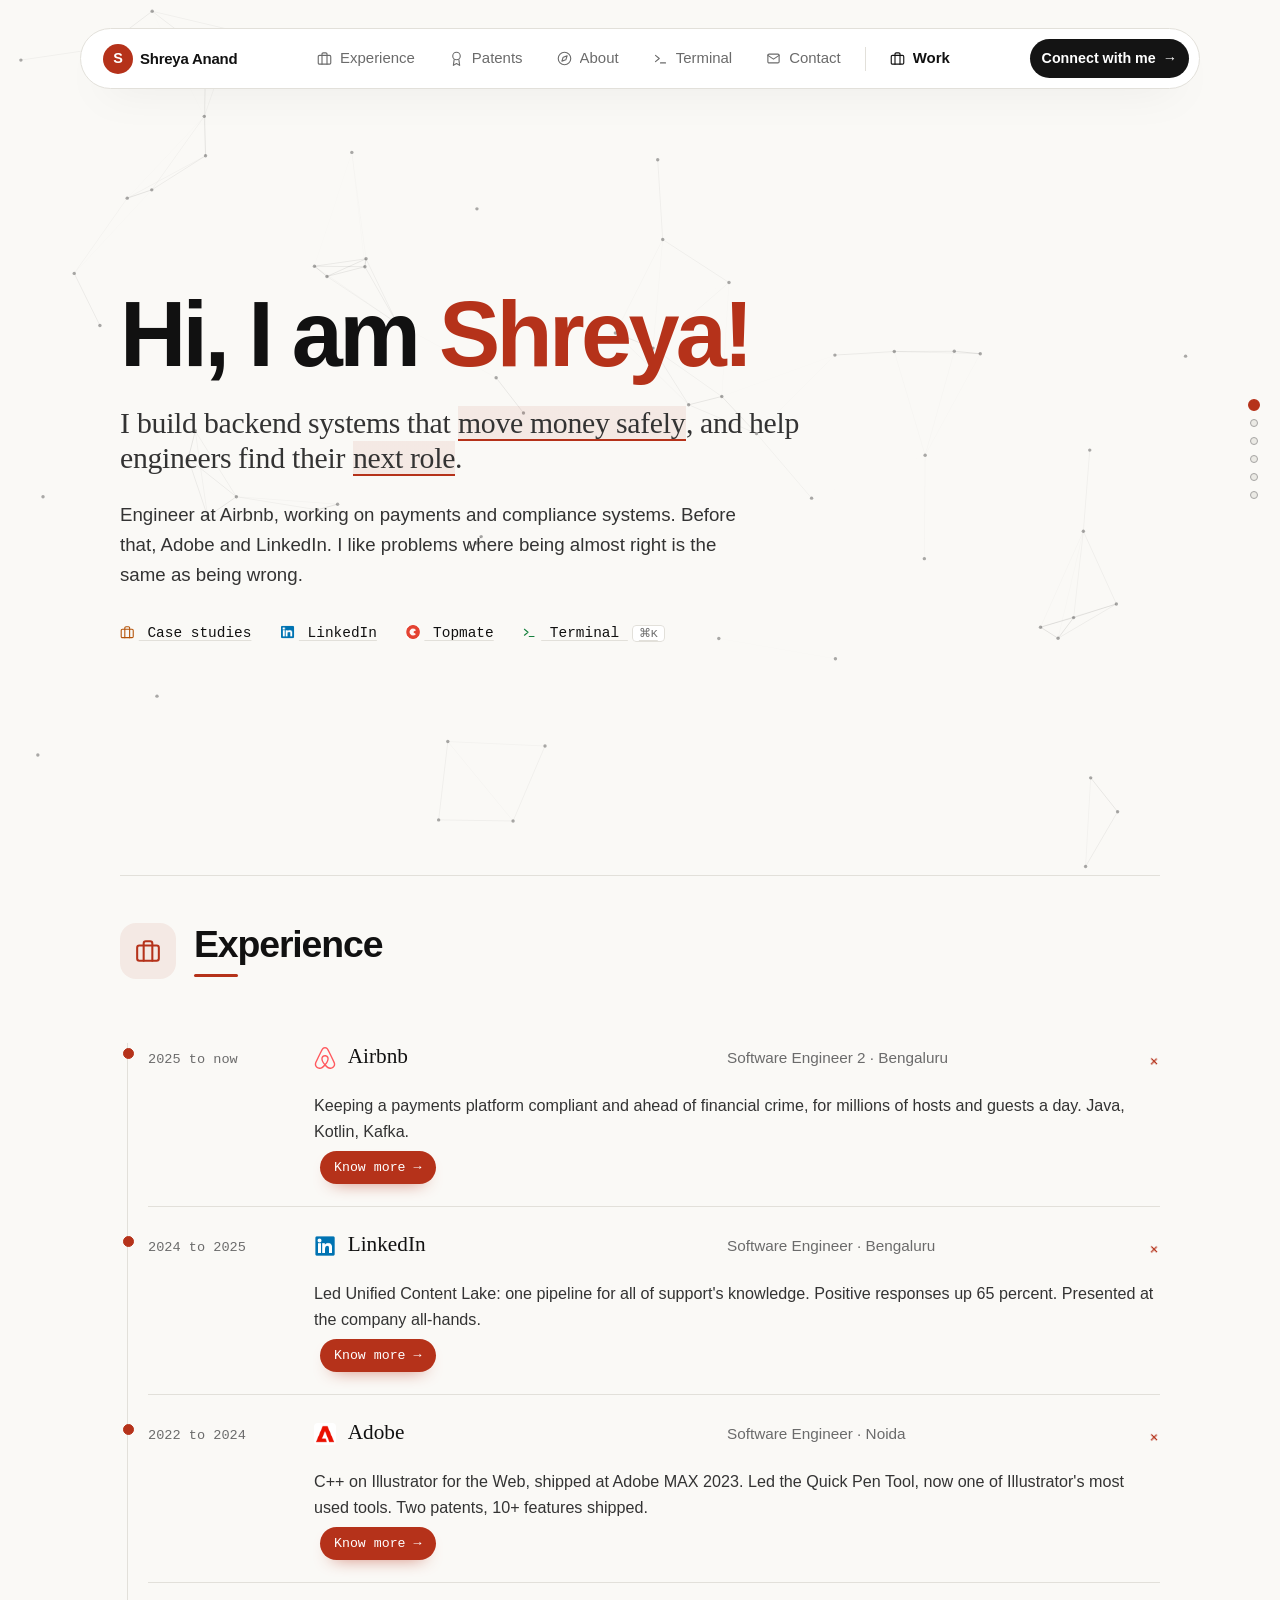
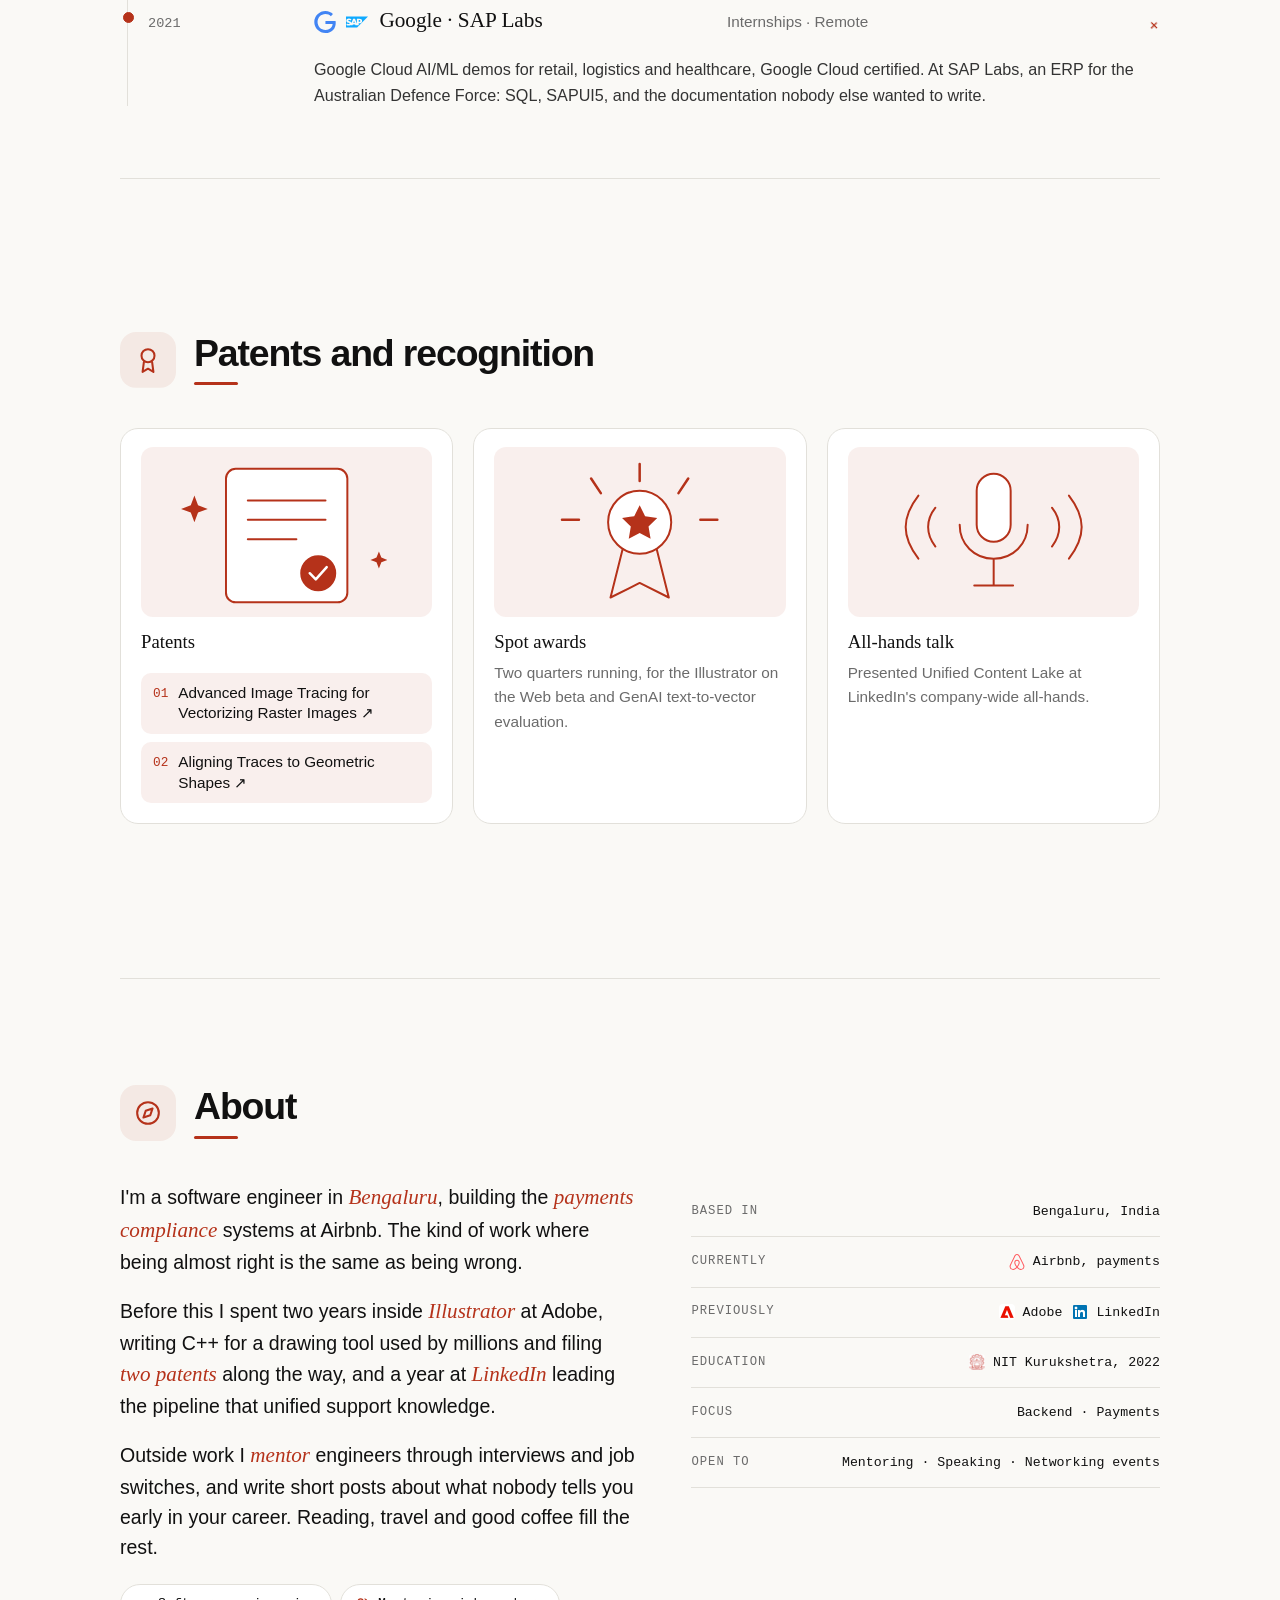
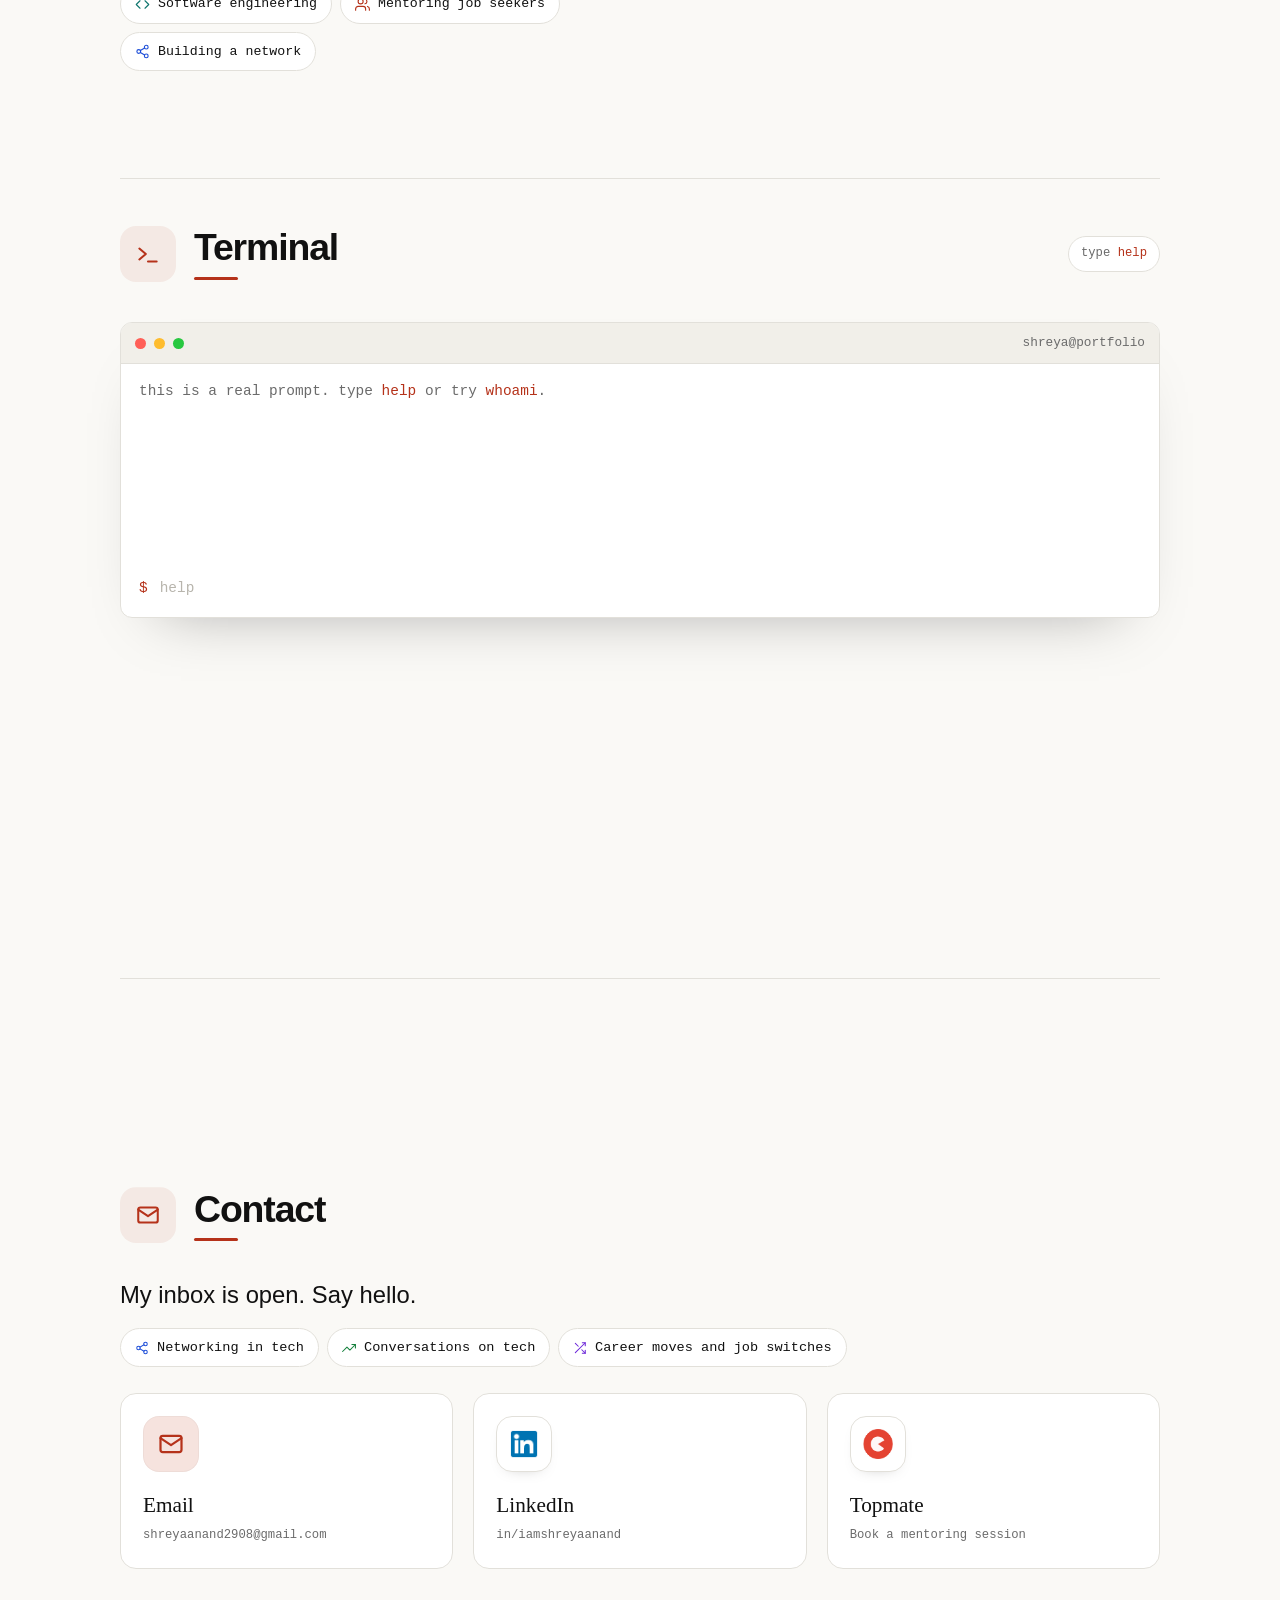
==== commit 8fcb3ff1: "Work lede: final wording Co-Authored-By: Claude Fable 5.1 <noreply@anthropic.com>" ====
--- a/index.html
+++ b/index.html
@@ -5,7 +5,7 @@
   <meta name="viewport" content="width=device-width, initial-scale=1">
   <title>Shreya Anand</title>
   <meta name="description" content="Shreya Anand. Software engineer at Airbnb building backend systems for payments compliance. Previously Adobe and LinkedIn. Mentors job seekers.">
-  <link rel="stylesheet" href="styles.css?v=202610251553">
+  <link rel="stylesheet" href="styles.css?v=202610251555">
 </head>
 <body>
   <canvas id="net" aria-hidden="true"></canvas>
@@ -146,6 +146,6 @@
     </section>
   </main>
 
-  <script src="app.js?v=202610251553"></script>
+  <script src="app.js?v=202610251555"></script>
 </body>
 </html>
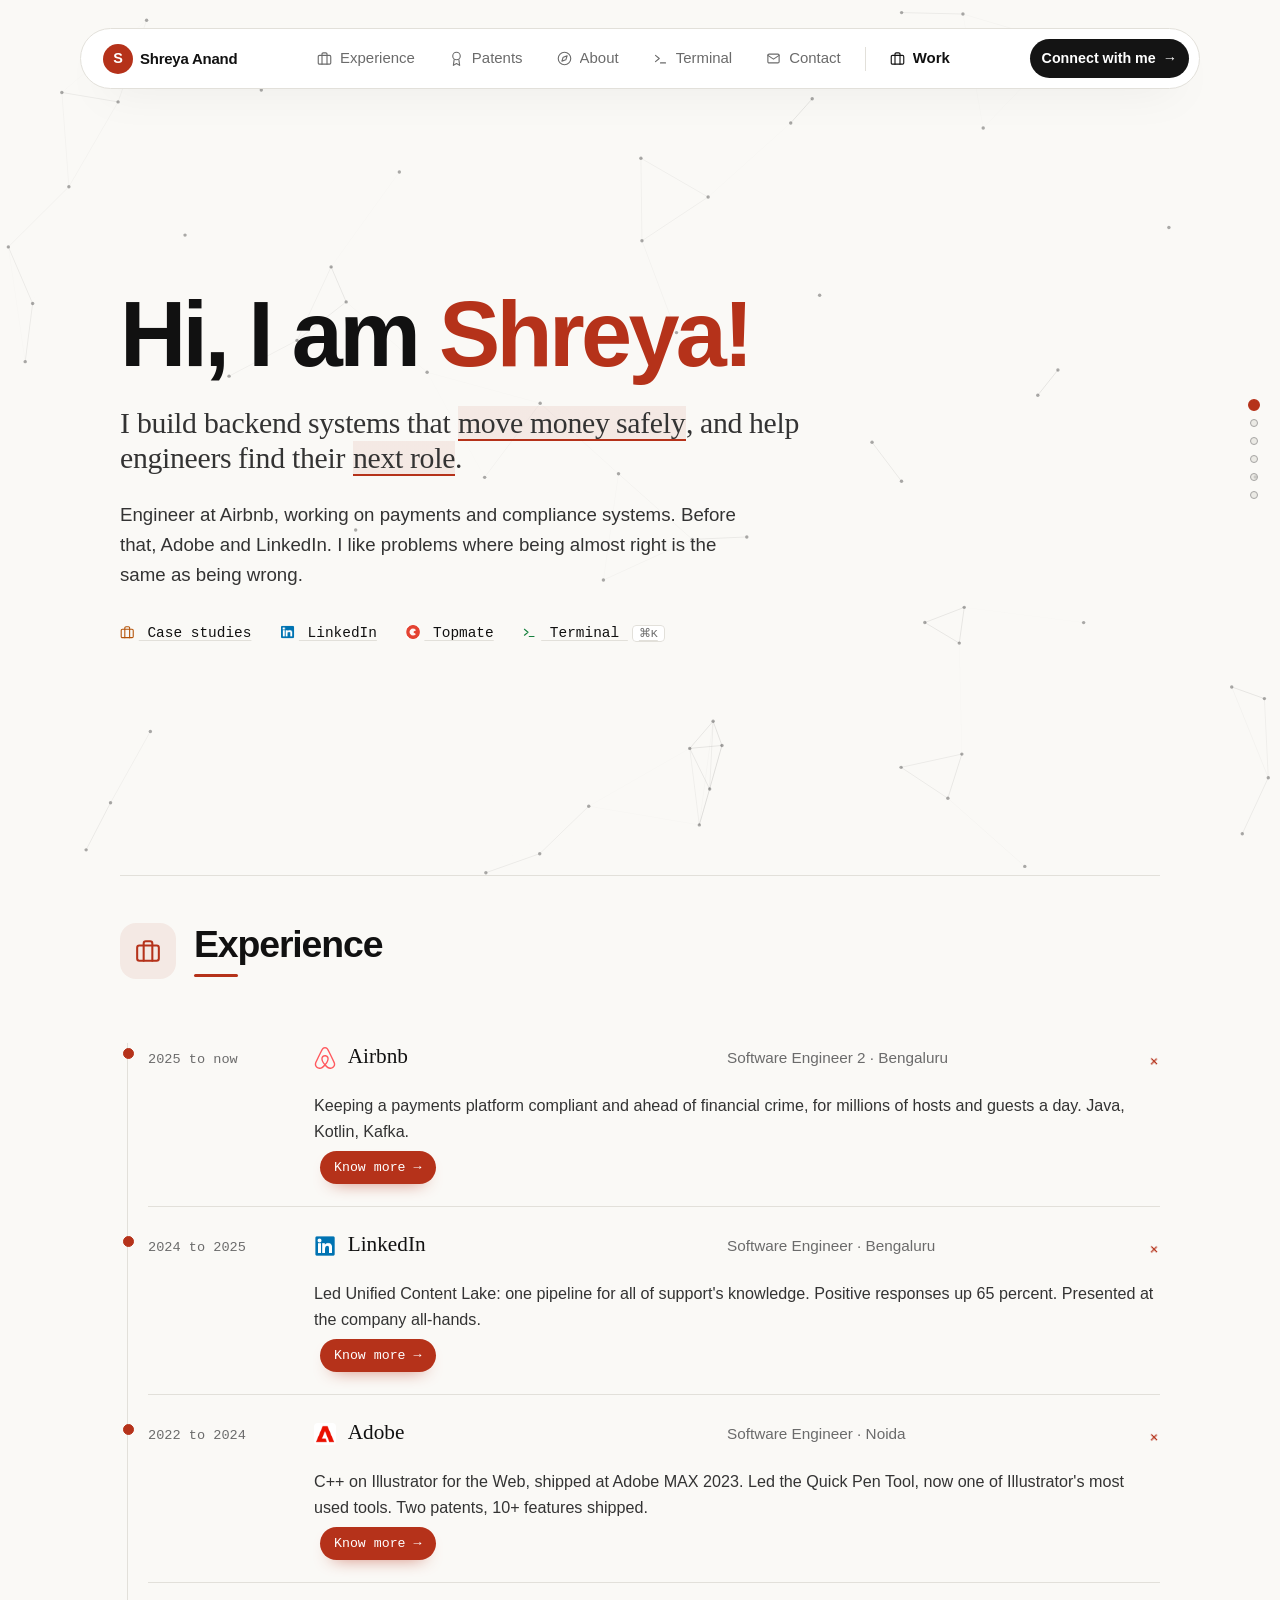
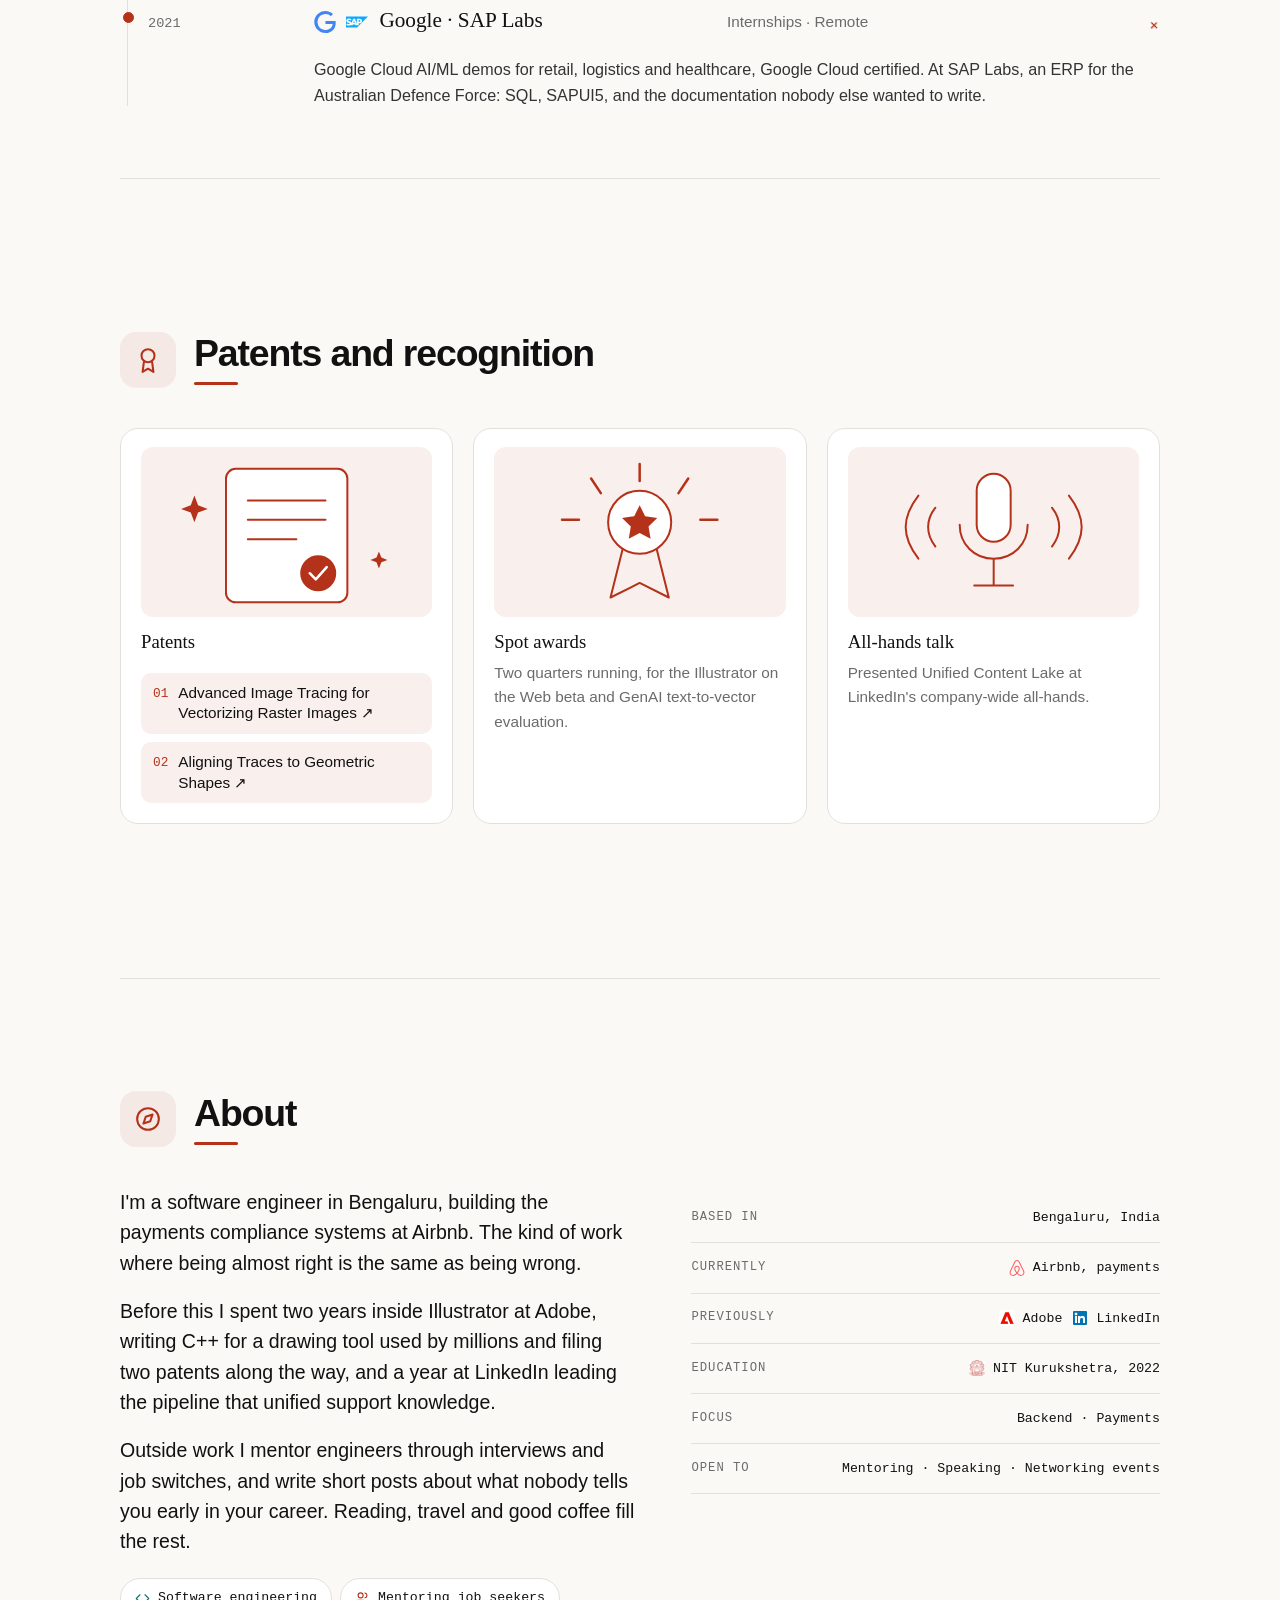
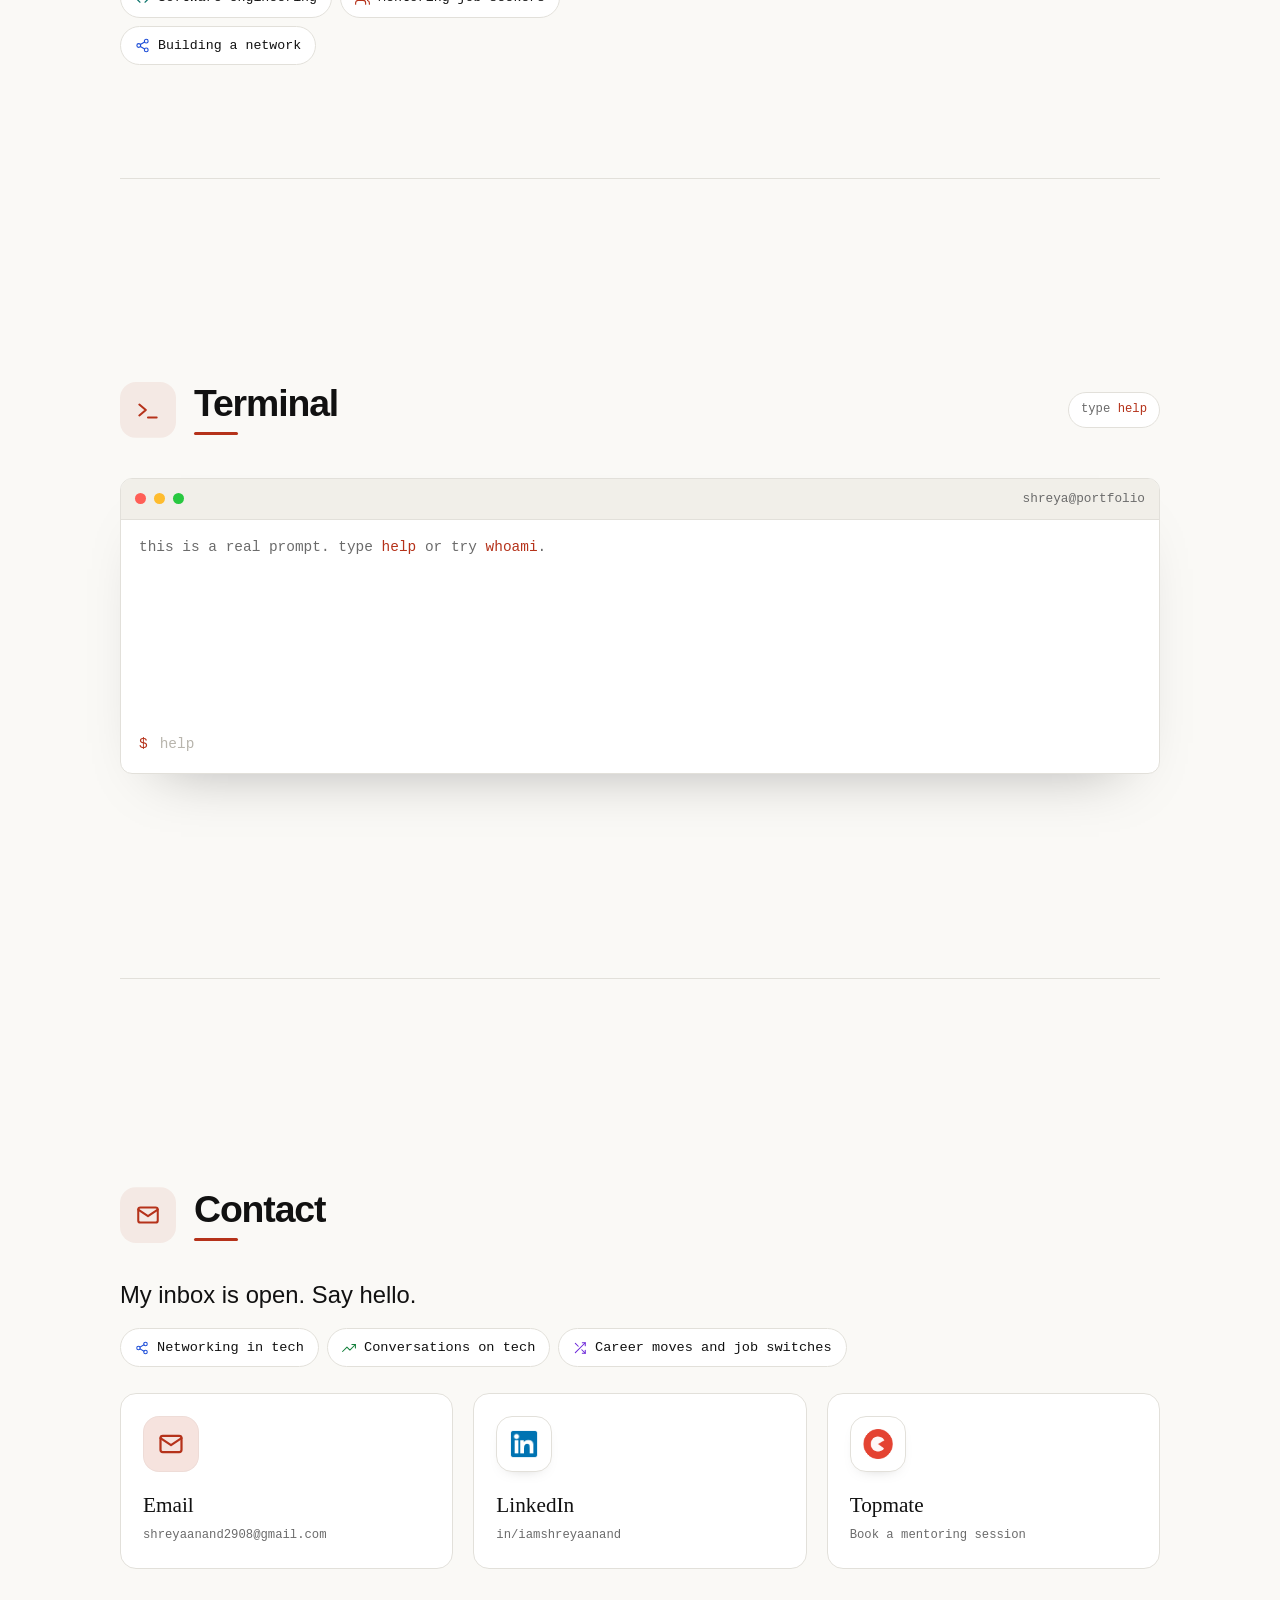
==== commit 83a9a889: "Centre every section vertically Co-Authored-By: Claude Fable 5.1 <noreply@anthropic.com>" ====
--- a/index.html
+++ b/index.html
@@ -5,7 +5,7 @@
   <meta name="viewport" content="width=device-width, initial-scale=1">
   <title>Shreya Anand</title>
   <meta name="description" content="Shreya Anand. Software engineer at Airbnb building backend systems for payments compliance. Previously Adobe and LinkedIn. Mentors job seekers.">
-  <link rel="stylesheet" href="styles.css?v=202610251555">
+  <link rel="stylesheet" href="styles.css?v=202610251556">
 </head>
 <body>
   <canvas id="net" aria-hidden="true"></canvas>
@@ -146,6 +146,6 @@
     </section>
   </main>
 
-  <script src="app.js?v=202610251555"></script>
+  <script src="app.js?v=202610251556"></script>
 </body>
 </html>
--- a/styles.css
+++ b/styles.css
@@ -466,7 +466,7 @@
   .deck a span { position: absolute; right: 18px; top: 50%; transform: translateY(-50%); white-space: nowrap; font-family: var(--mono); font-size: .7rem; color: var(--muted); opacity: 0; transition: opacity .2s; pointer-events: none; background: var(--card); padding: 2px 8px; border-radius: 6px; border: 1px solid var(--rule); }
   .deck a:hover span { opacity: 1; }
   /* keep the long sections readable: let them grow beyond the viewport */
-  #experience, #terminal { justify-content: flex-start; }
+  #experience, #terminal { justify-content: center; }
 }
 
 /* ---- Know more button ---- */
@@ -721,3 +721,9 @@
 .section > h2 > .ic { grid-row: 1; }
 .section > h2 .h2-title { grid-row: 1; }
 .section > h2 .h2-hint { grid-row: 1; }
+
+/* no italic accent words */
+.about-prose em, .contact-note em { font-family: inherit; font-style: normal; font-size: inherit; color: inherit; }
+
+/* every section vertically centred in its screen */
+@media (min-width: 901px) { .hero, .page-head, .section { justify-content: center; } }
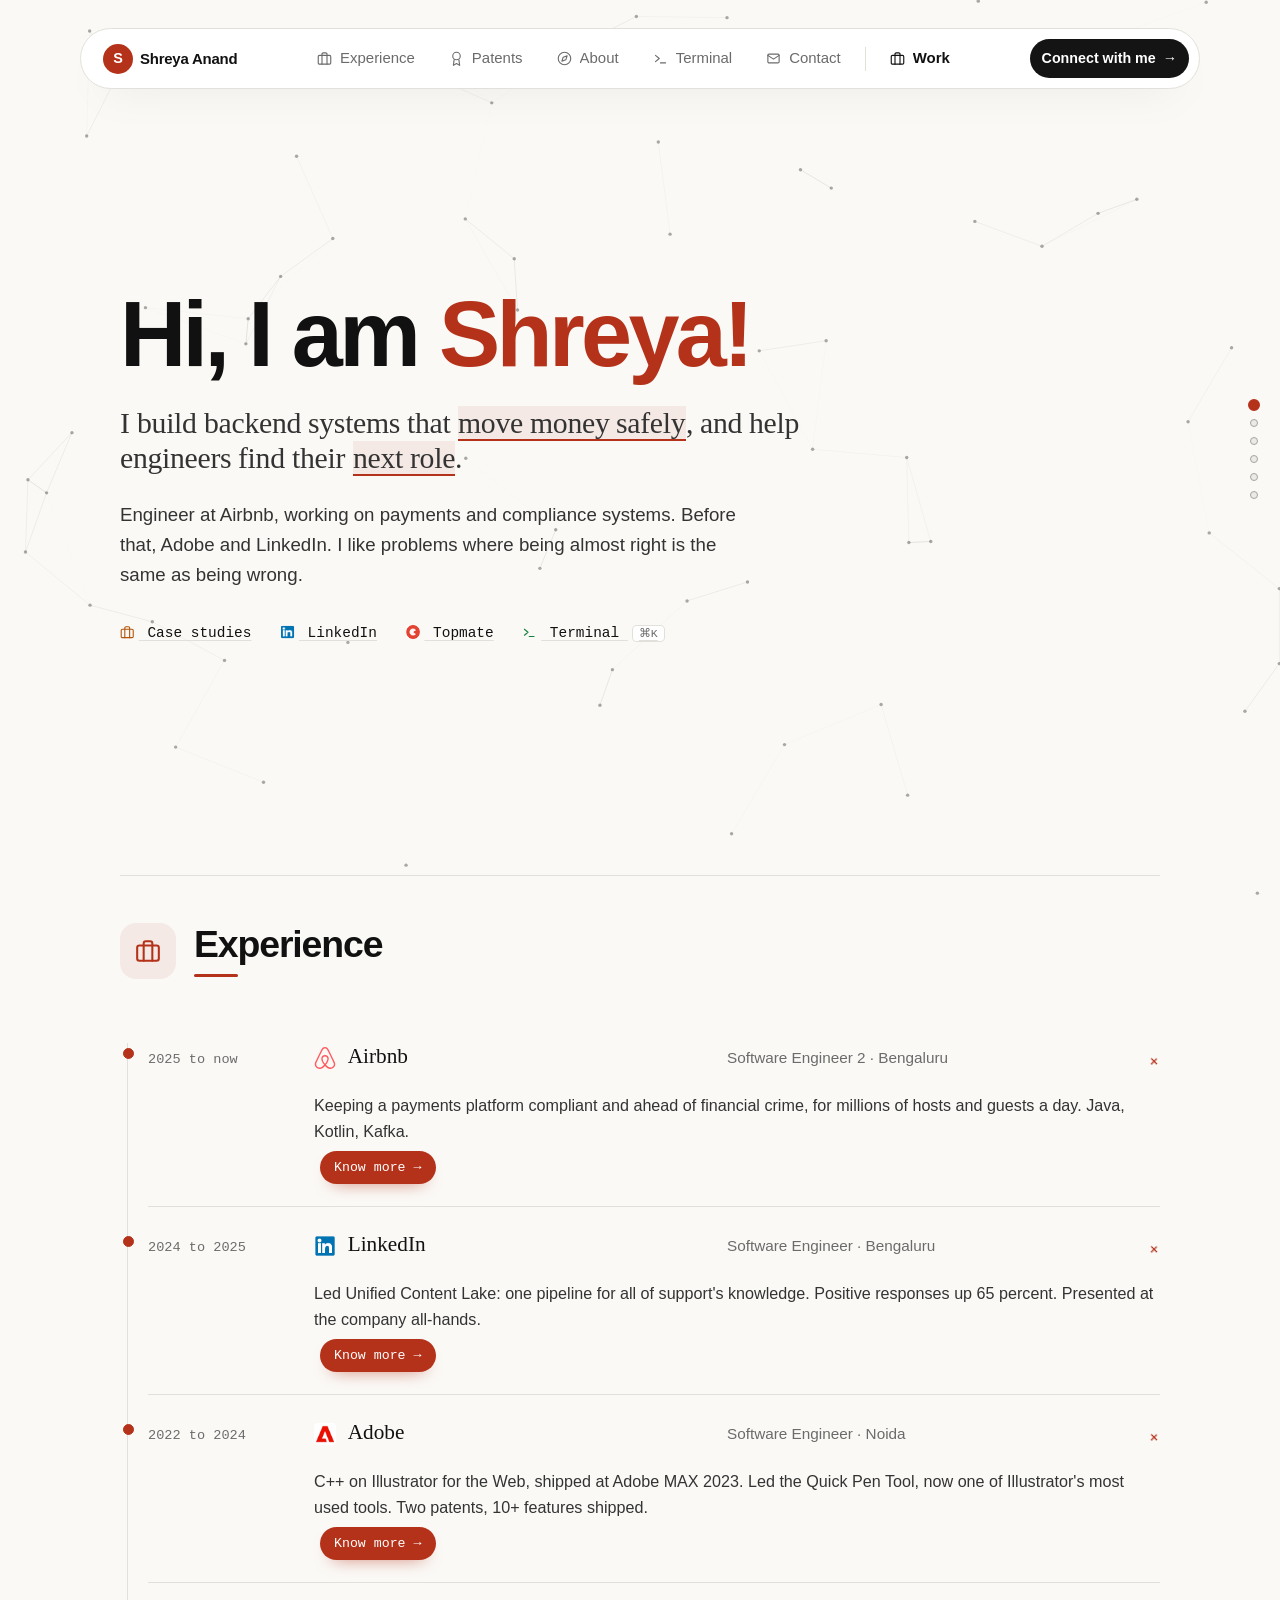
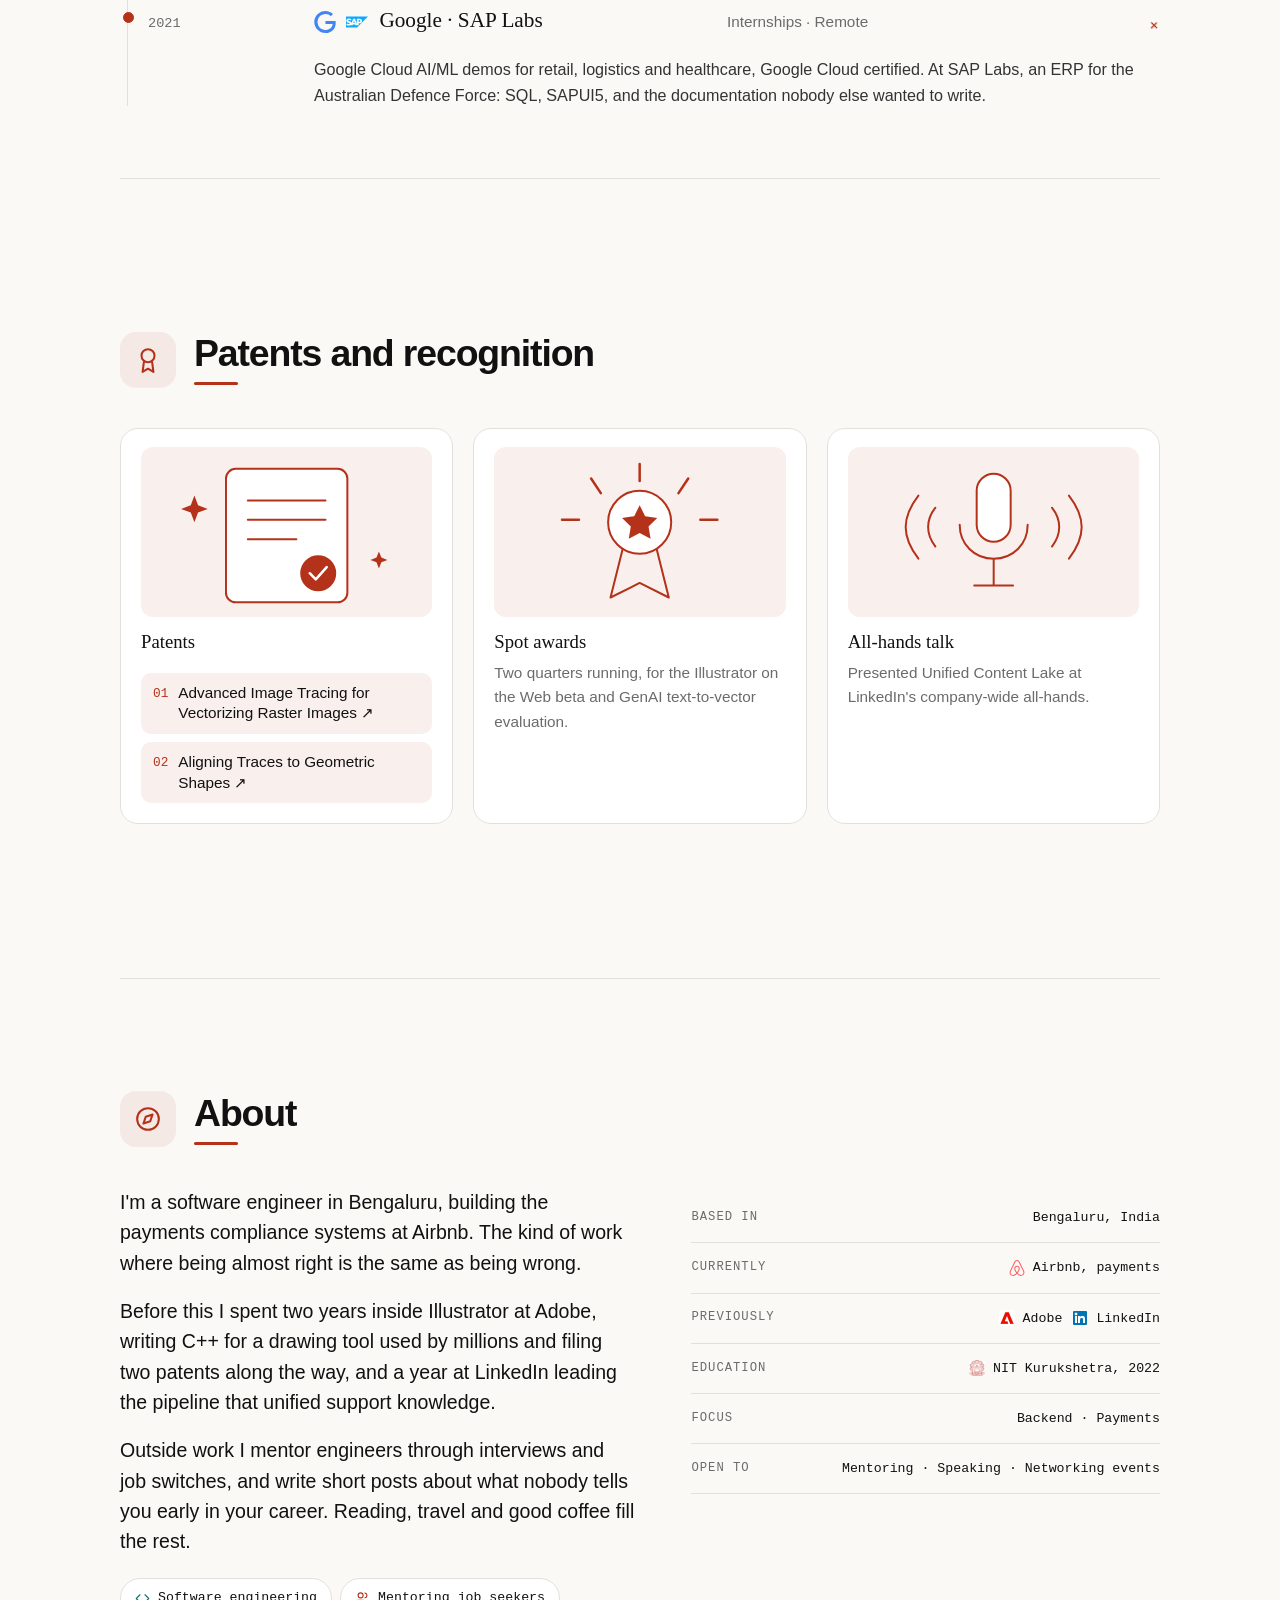
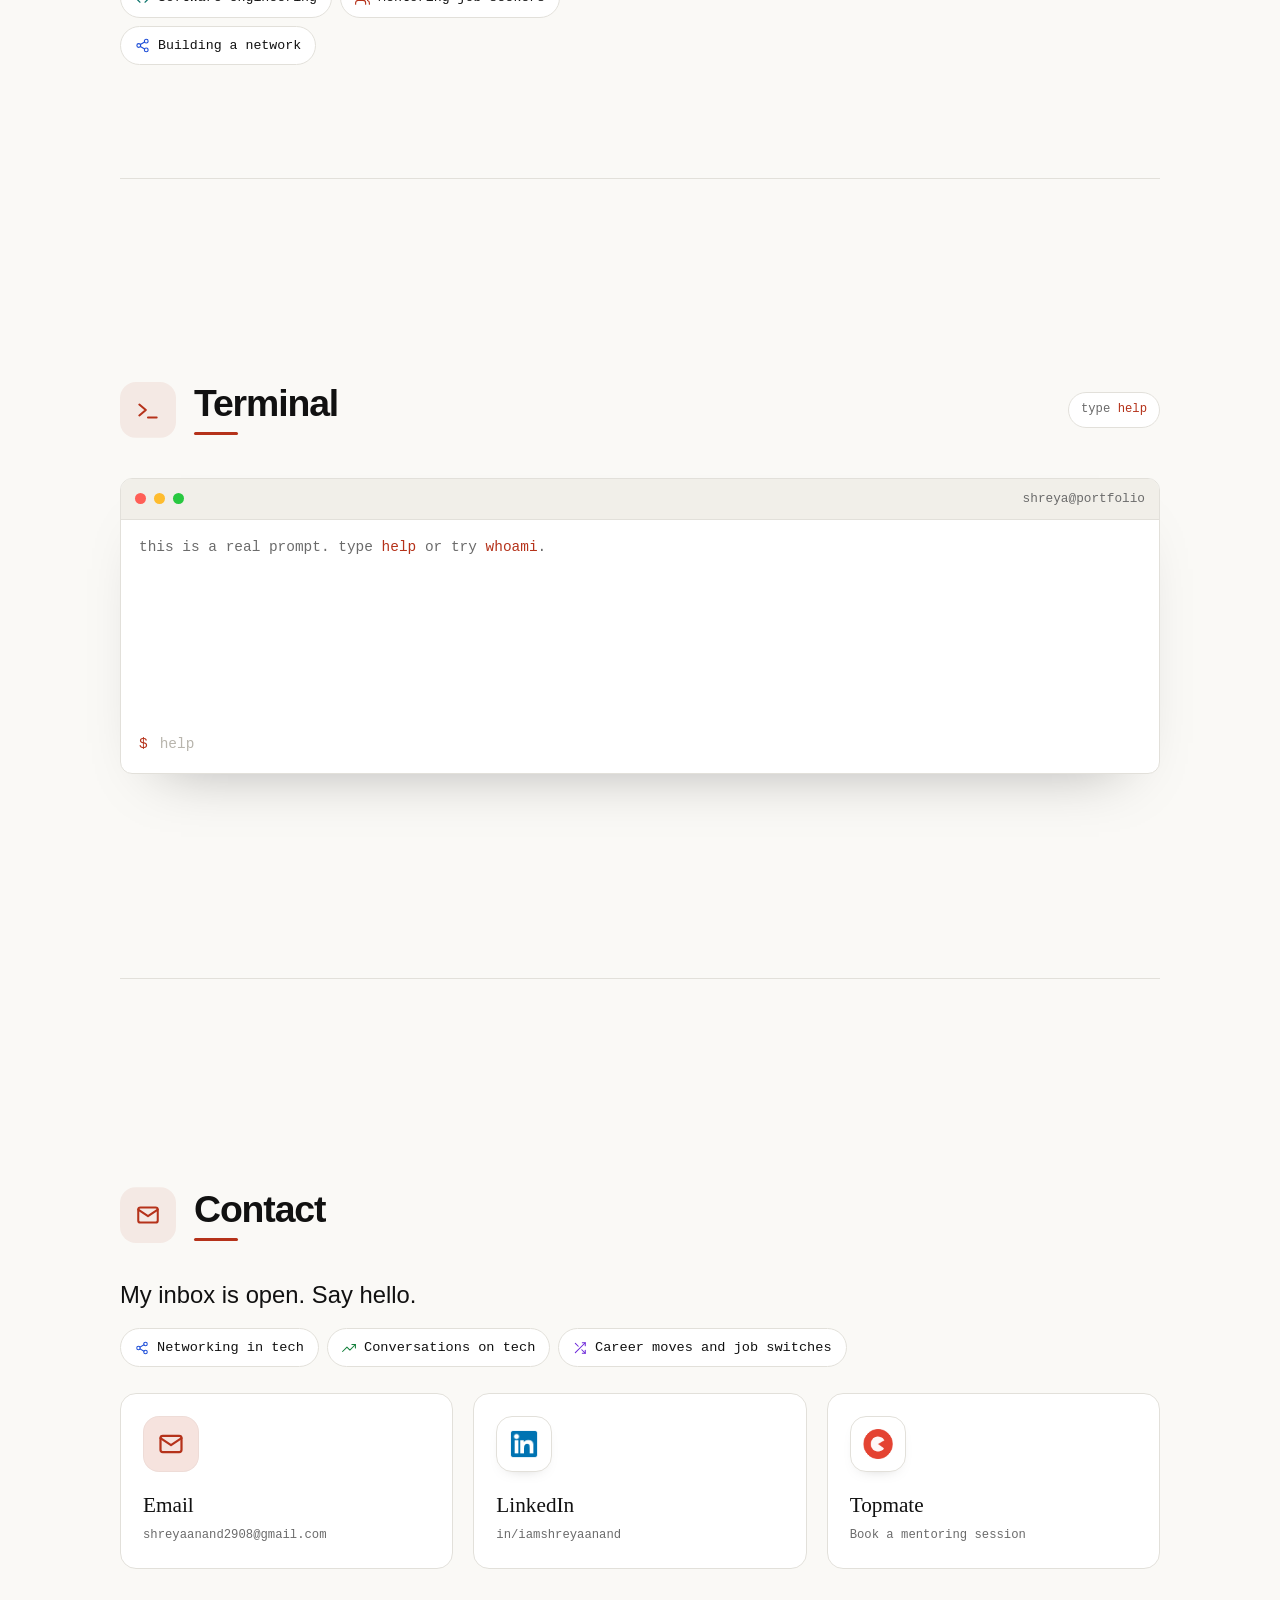
==== commit 7f9d1607: "Fix hover legibility on CTA and cards Co-Authored-By: Claude Fable 5.1 <noreply@anthropic.com>" ====
--- a/index.html
+++ b/index.html
@@ -5,7 +5,7 @@
   <meta name="viewport" content="width=device-width, initial-scale=1">
   <title>Shreya Anand</title>
   <meta name="description" content="Shreya Anand. Software engineer at Airbnb building backend systems for payments compliance. Previously Adobe and LinkedIn. Mentors job seekers.">
-  <link rel="stylesheet" href="styles.css?v=202610251556">
+  <link rel="stylesheet" href="styles.css?v=202610252329">
 </head>
 <body>
   <canvas id="net" aria-hidden="true"></canvas>
@@ -146,6 +146,6 @@
     </section>
   </main>
 
-  <script src="app.js?v=202610251556"></script>
+  <script src="app.js?v=202610252329"></script>
 </body>
 </html>
--- a/styles.css
+++ b/styles.css
@@ -727,3 +727,12 @@
 
 /* every section vertically centred in its screen */
 @media (min-width: 901px) { .hero, .page-head, .section { justify-content: center; } }
+
+/* hover legibility fixes */
+.bar a.cta:hover { background: var(--accent); color: #fff !important; }
+.bar a.brand:hover { background: none; color: var(--ink) !important; }
+.pillar::after, .skill::after, .contact-card::after, .case a::after { z-index: 0; background: radial-gradient(240px circle at var(--mx) var(--my), rgba(255,255,255,.4), transparent 60%); }
+.pillar > *, .skill > *, .contact-card > *, .case a > * { position: relative; z-index: 1; }
+.contact-card:hover span, .contact-card:hover small, .skill:hover h3, .skill:hover p, .pillar:hover h3, .pillar:hover p { color: var(--ink); }
+.contact-card:hover small { color: var(--muted); }
+.skill:hover p, .pillar:hover p { color: #333; }
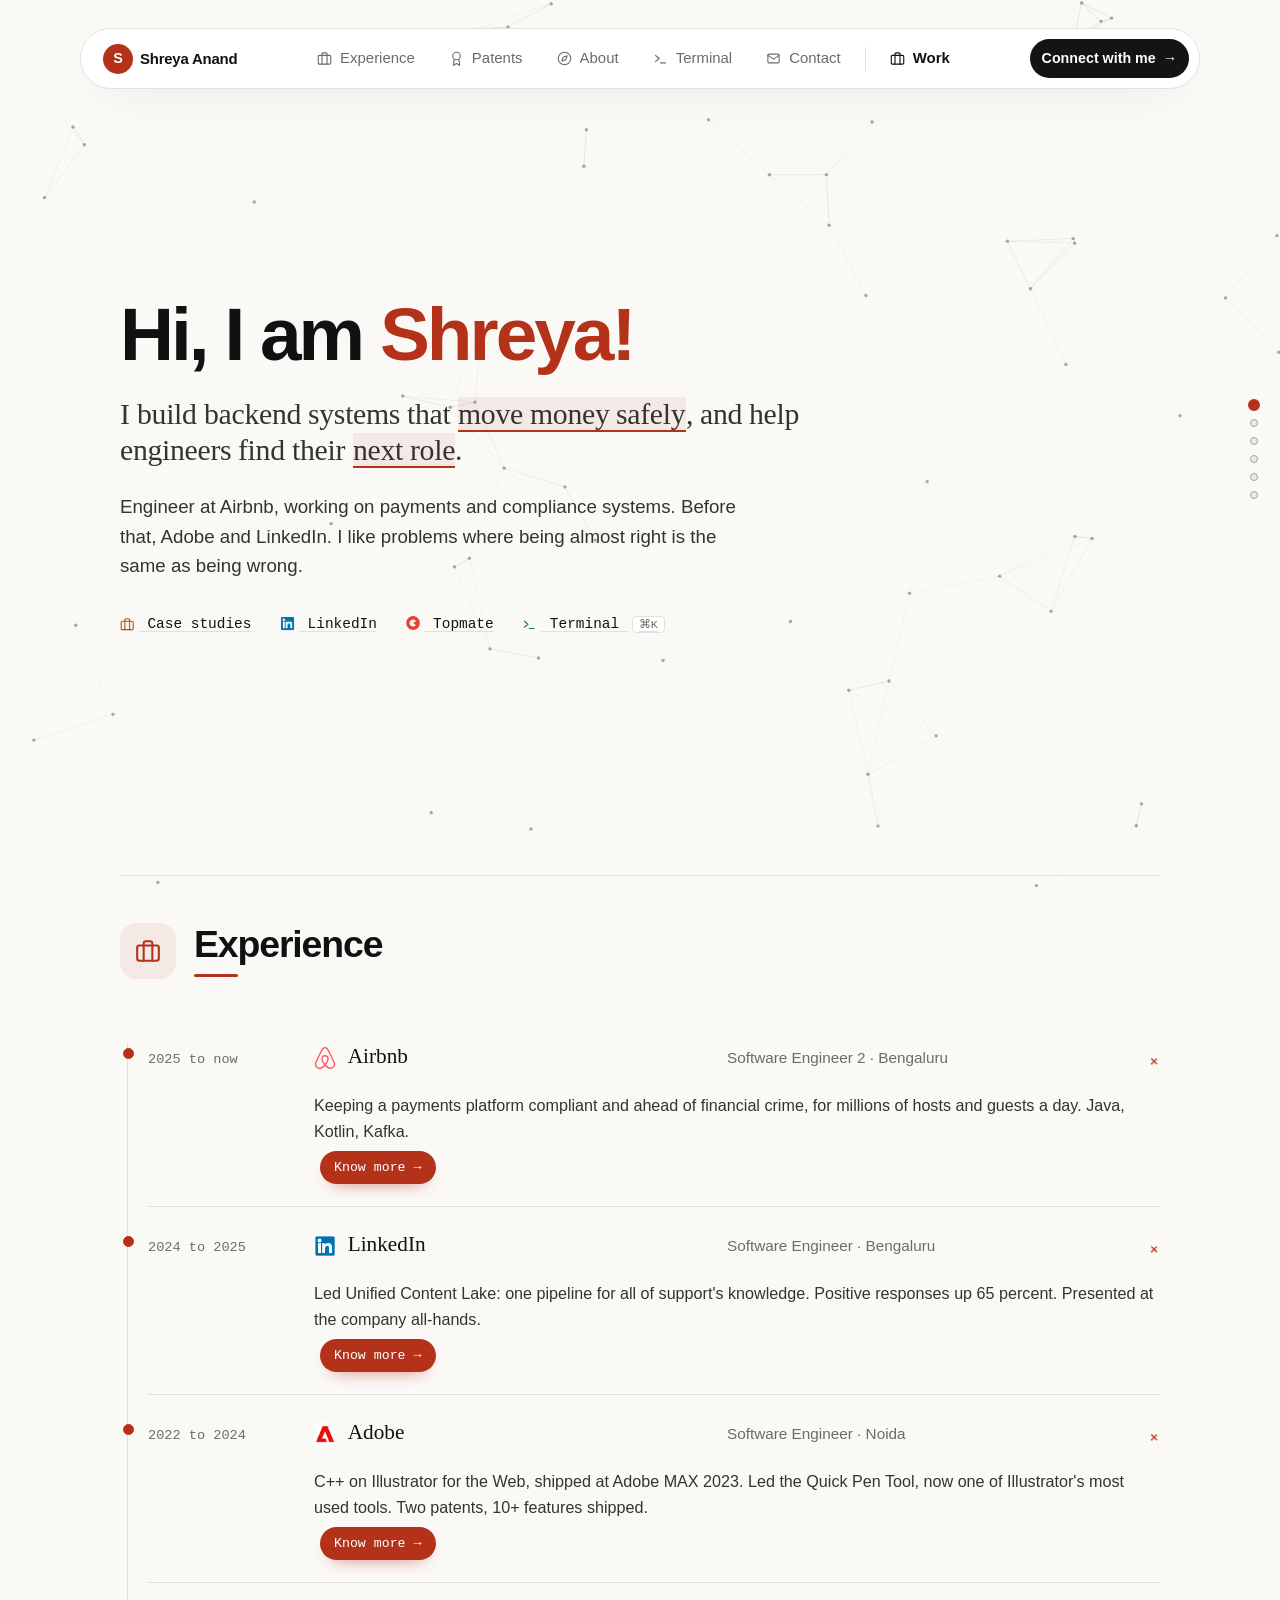
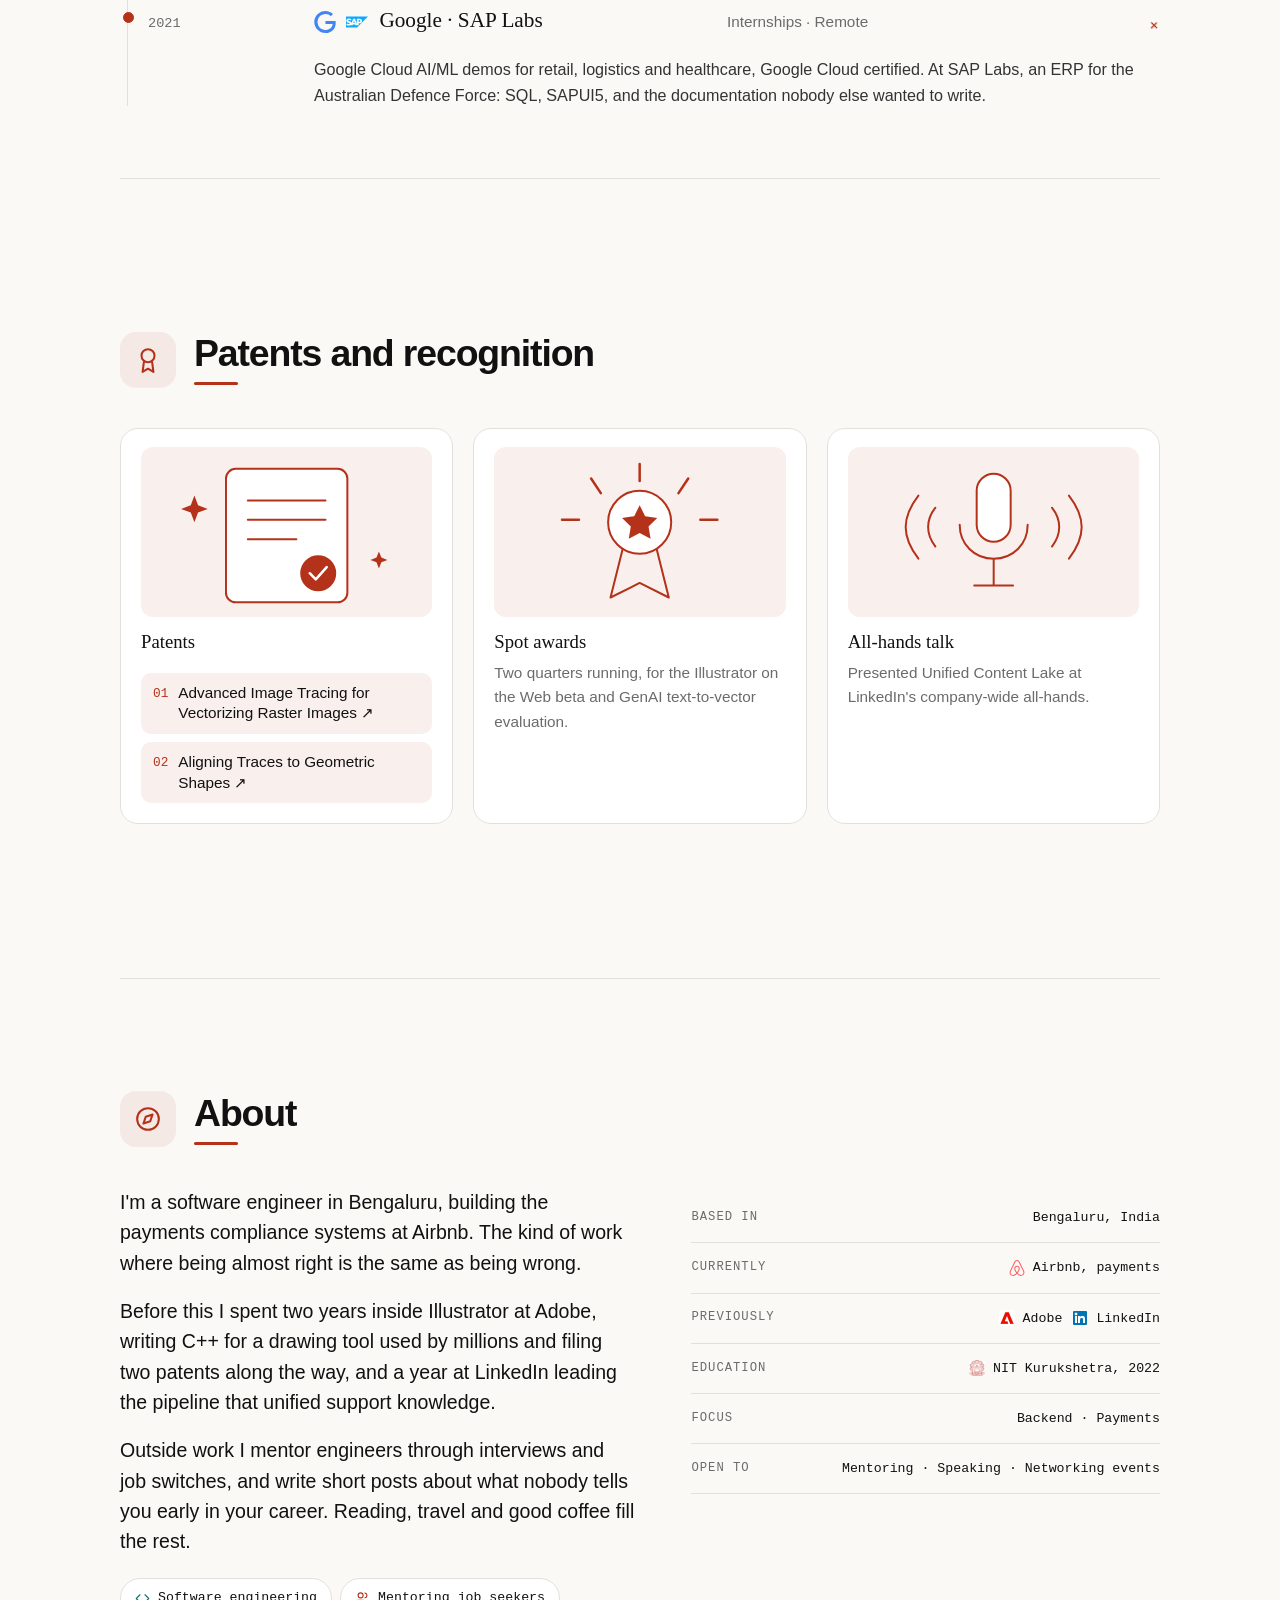
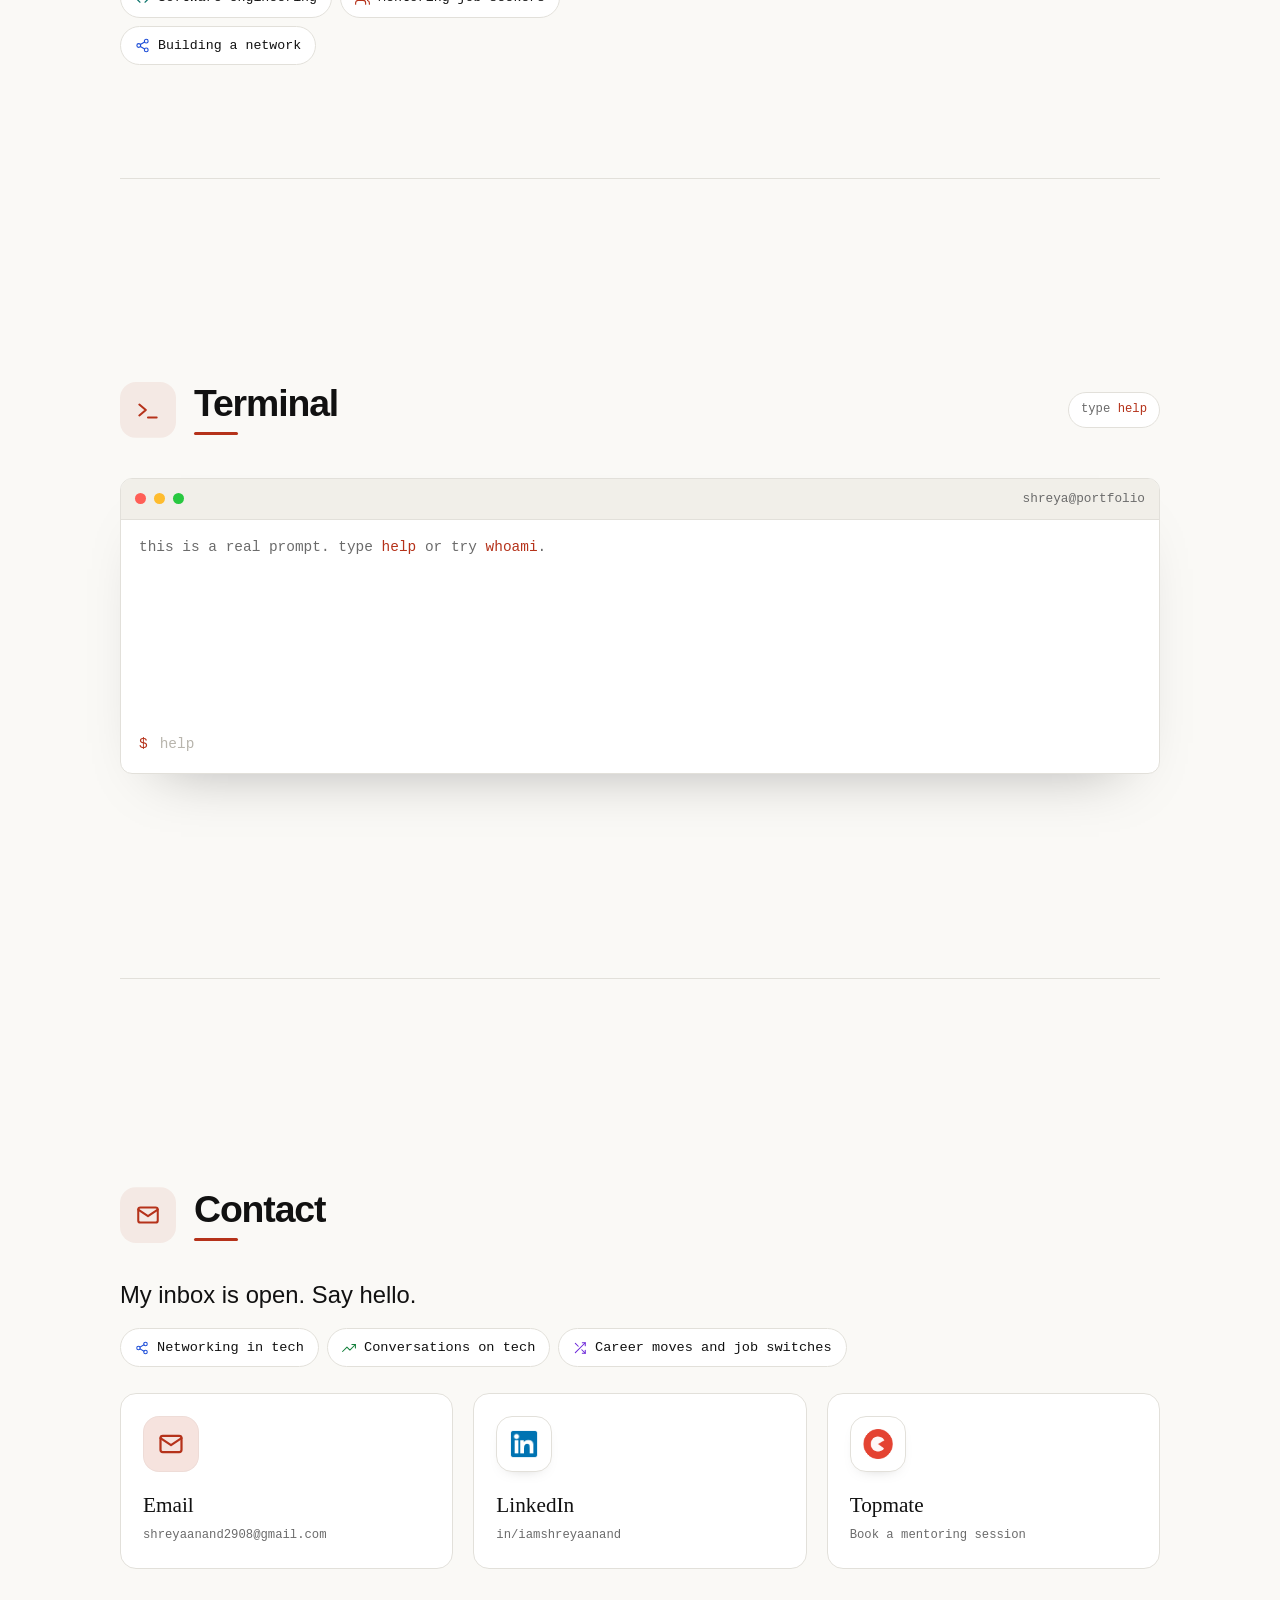
==== commit bee0ce90: "Smaller greeting Co-Authored-By: Claude Fable 5.1 <noreply@anthropic.com>" ====
--- a/index.html
+++ b/index.html
@@ -5,7 +5,7 @@
   <meta name="viewport" content="width=device-width, initial-scale=1">
   <title>Shreya Anand</title>
   <meta name="description" content="Shreya Anand. Software engineer at Airbnb building backend systems for payments compliance. Previously Adobe and LinkedIn. Mentors job seekers.">
-  <link rel="stylesheet" href="styles.css?v=202610252329">
+  <link rel="stylesheet" href="styles.css?v=202610252330">
 </head>
 <body>
   <canvas id="net" aria-hidden="true"></canvas>
@@ -146,6 +146,6 @@
     </section>
   </main>
 
-  <script src="app.js?v=202610252329"></script>
+  <script src="app.js?v=202610252330"></script>
 </body>
 </html>
--- a/styles.css
+++ b/styles.css
@@ -496,7 +496,7 @@
 .patent-links a:hover .pn { color: #fff; }
 
 /* hero greeting */
-.hello { font-family: var(--sans); font-weight: 800; font-size: clamp(3rem, 7.5vw, 5.4rem); line-height: 1; letter-spacing: -.04em; margin: 0 0 24px; color: var(--ink); }
+.hello { font-family: var(--sans); font-weight: 800; font-size: clamp(2.6rem, 6vw, 4.4rem); line-height: 1; letter-spacing: -.04em; margin: 0 0 24px; color: var(--ink); }
 .hello .name { color: var(--accent); }
 .hello-w { display: inline-block; opacity: 0; transform: translateY(.5em); filter: blur(10px); animation: rise-blur .9s cubic-bezier(.2,.7,.2,1) forwards; }
 .hello-w:nth-child(1) { animation-delay: .05s; } .hello-w:nth-child(2) { animation-delay: .15s; } .hello-w:nth-child(3) { animation-delay: .25s; } .hello-w:nth-child(4) { animation-delay: .4s; }
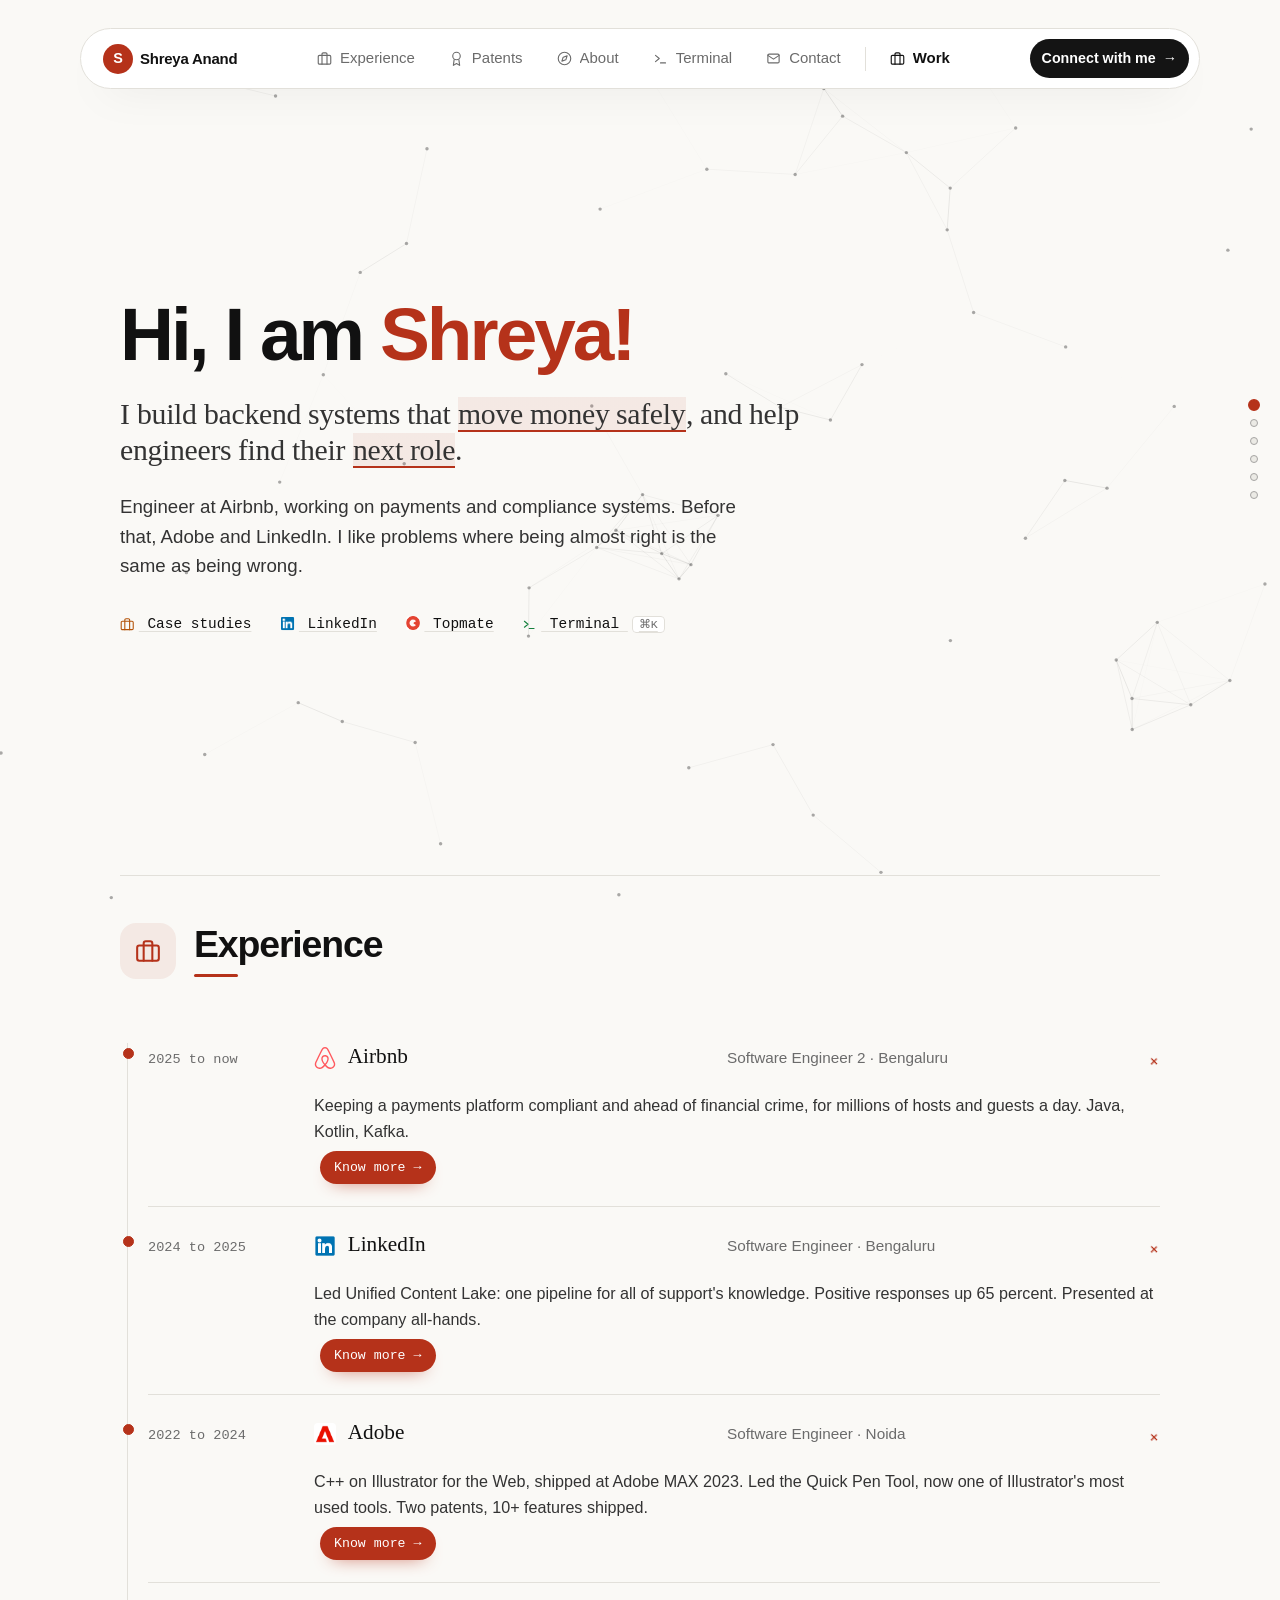
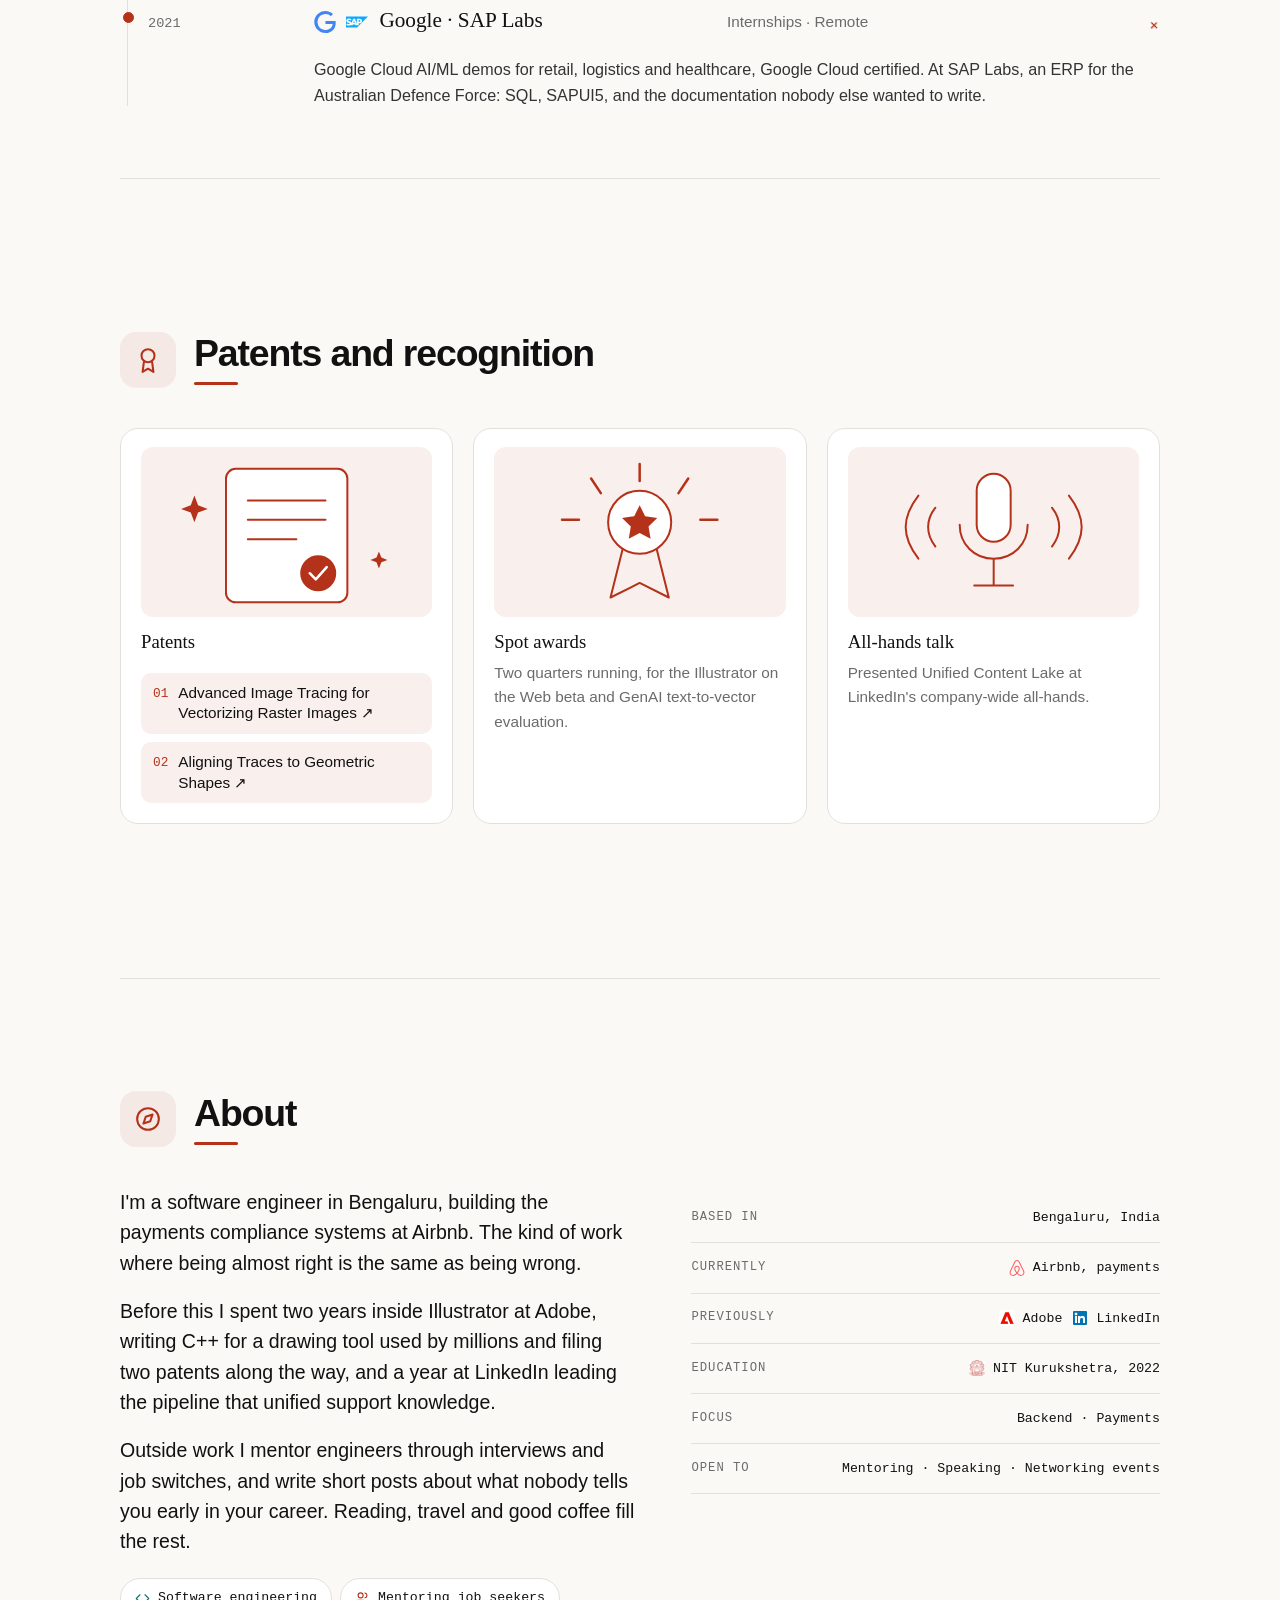
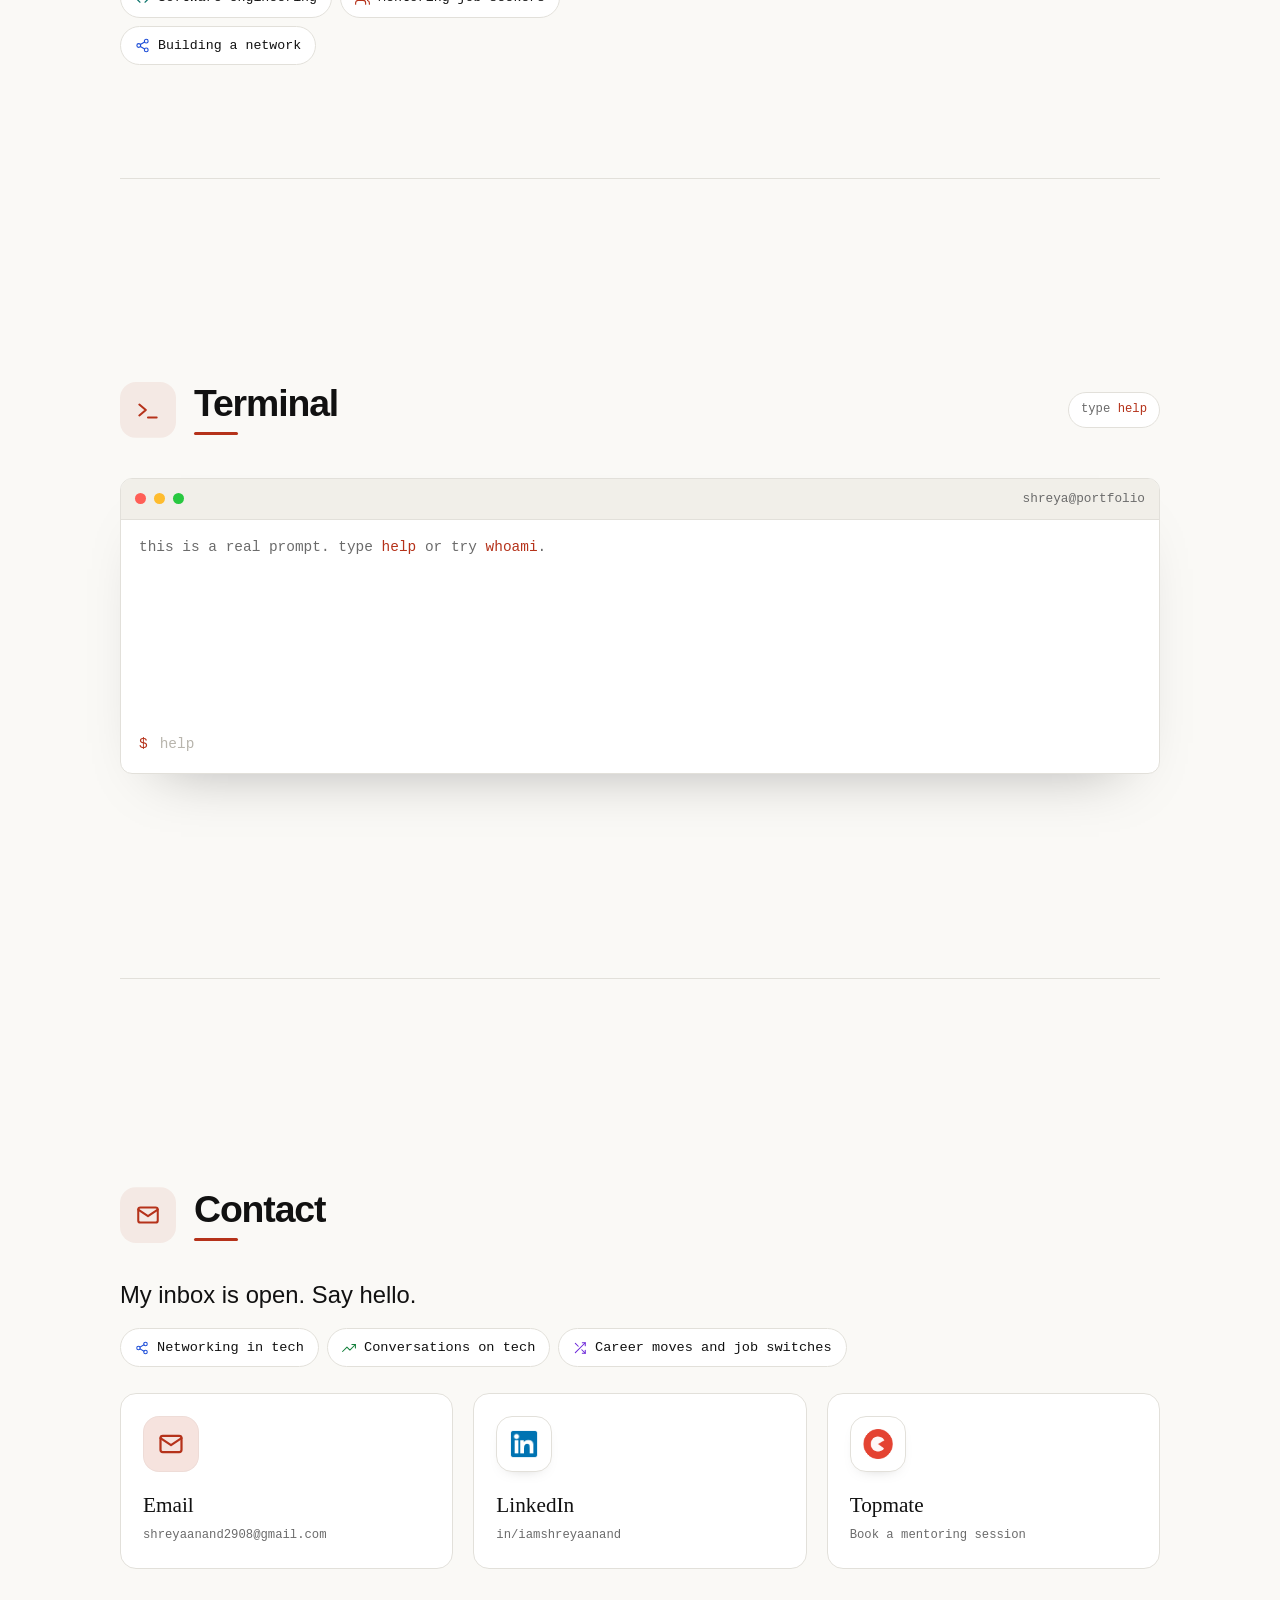
==== commit 384db745: "Mentoring: restore original intro text Co-Authored-By: Claude Fable 5.1 <noreply@anthropic.com>" ====
--- a/index.html
+++ b/index.html
@@ -5,7 +5,7 @@
   <meta name="viewport" content="width=device-width, initial-scale=1">
   <title>Shreya Anand</title>
   <meta name="description" content="Shreya Anand. Software engineer at Airbnb building backend systems for payments compliance. Previously Adobe and LinkedIn. Mentors job seekers.">
-  <link rel="stylesheet" href="styles.css?v=202610252330">
+  <link rel="stylesheet" href="styles.css?v=202610252332">
 </head>
 <body>
   <canvas id="net" aria-hidden="true"></canvas>
@@ -146,6 +146,6 @@
     </section>
   </main>
 
-  <script src="app.js?v=202610252330"></script>
+  <script src="app.js?v=202610252332"></script>
 </body>
 </html>
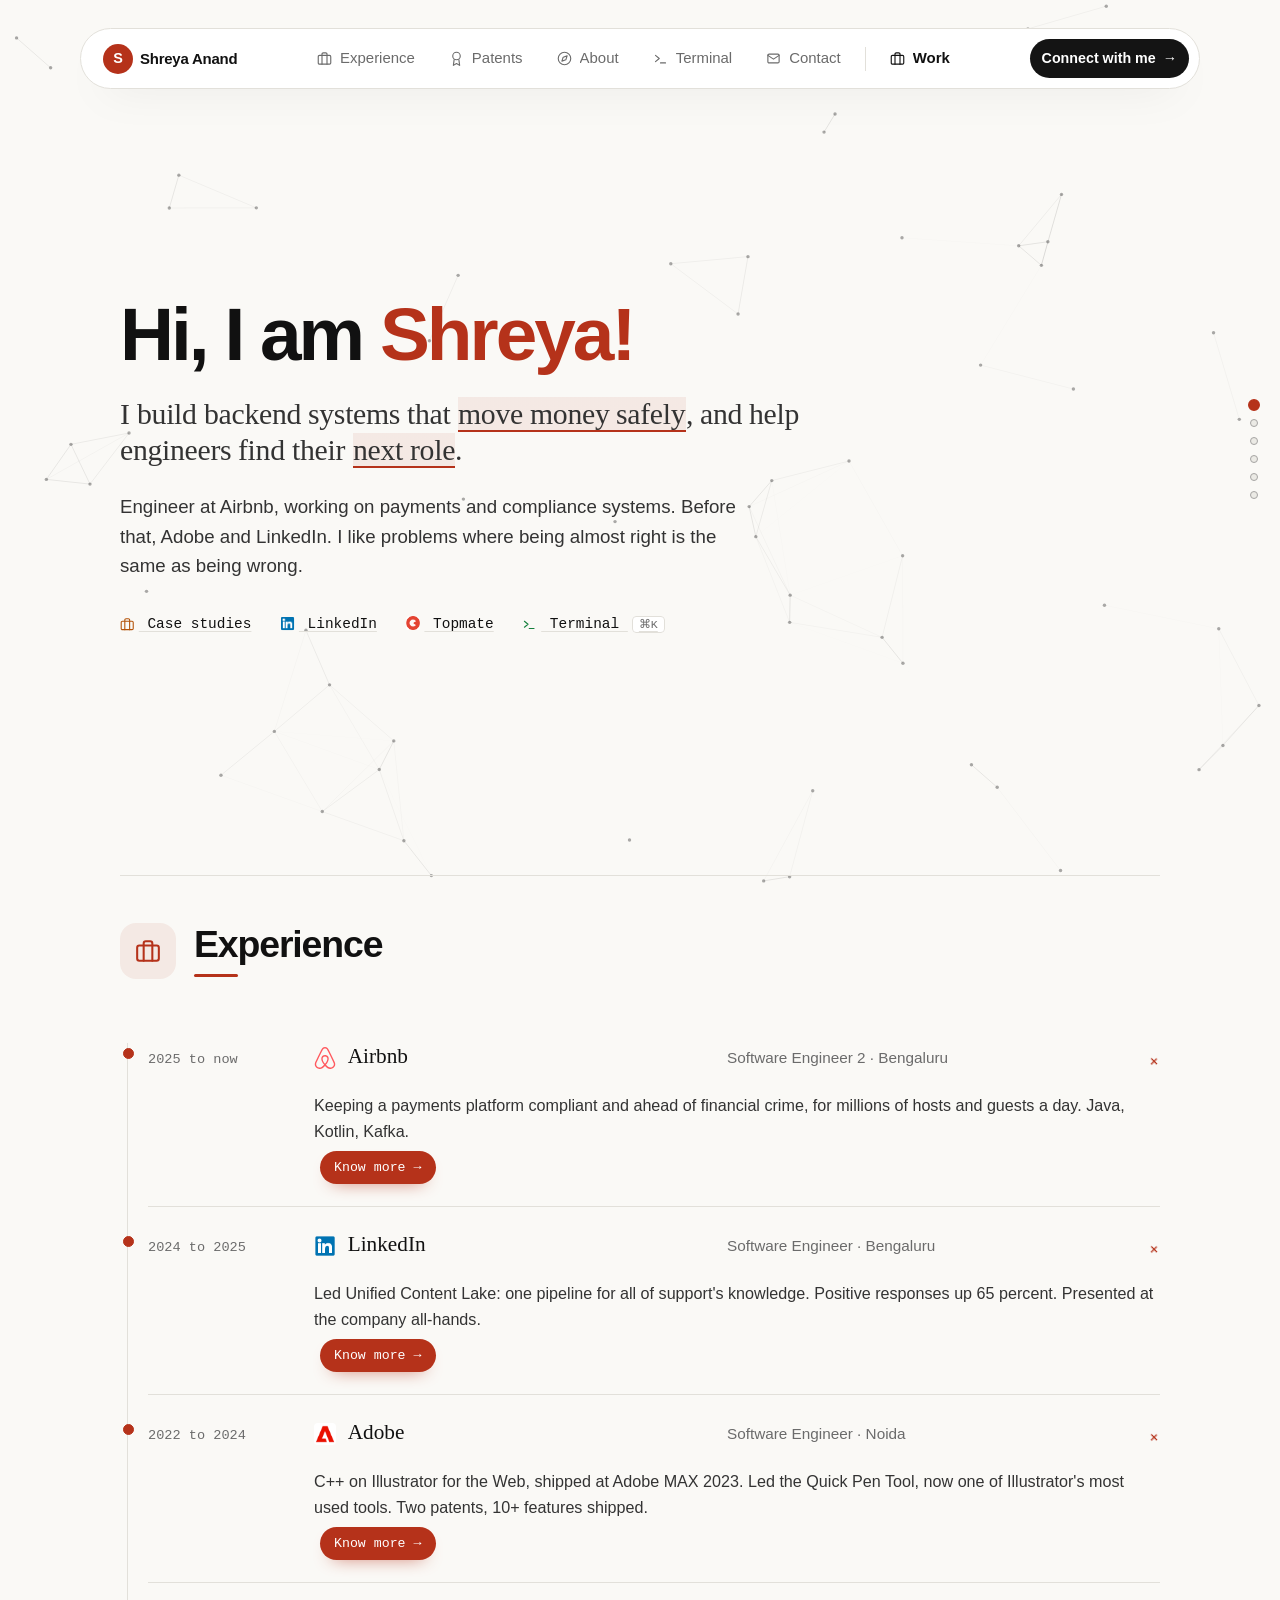
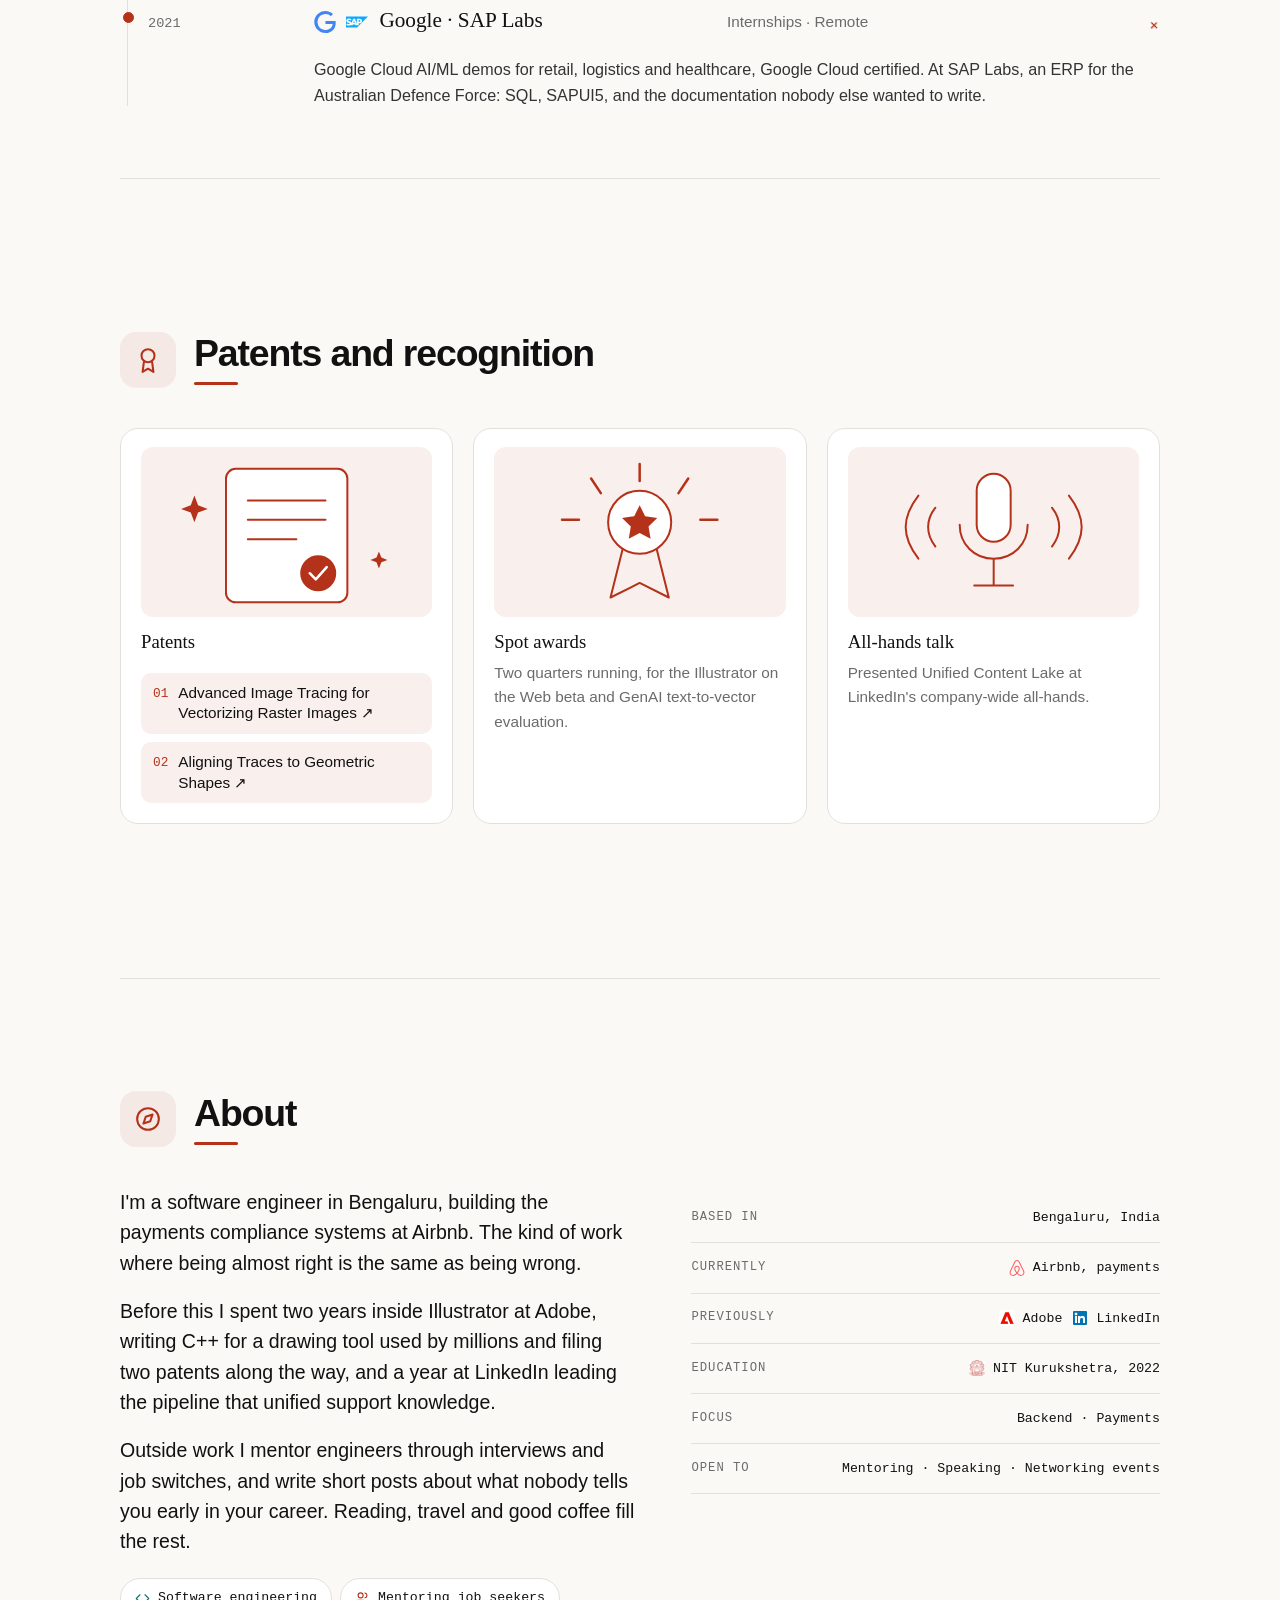
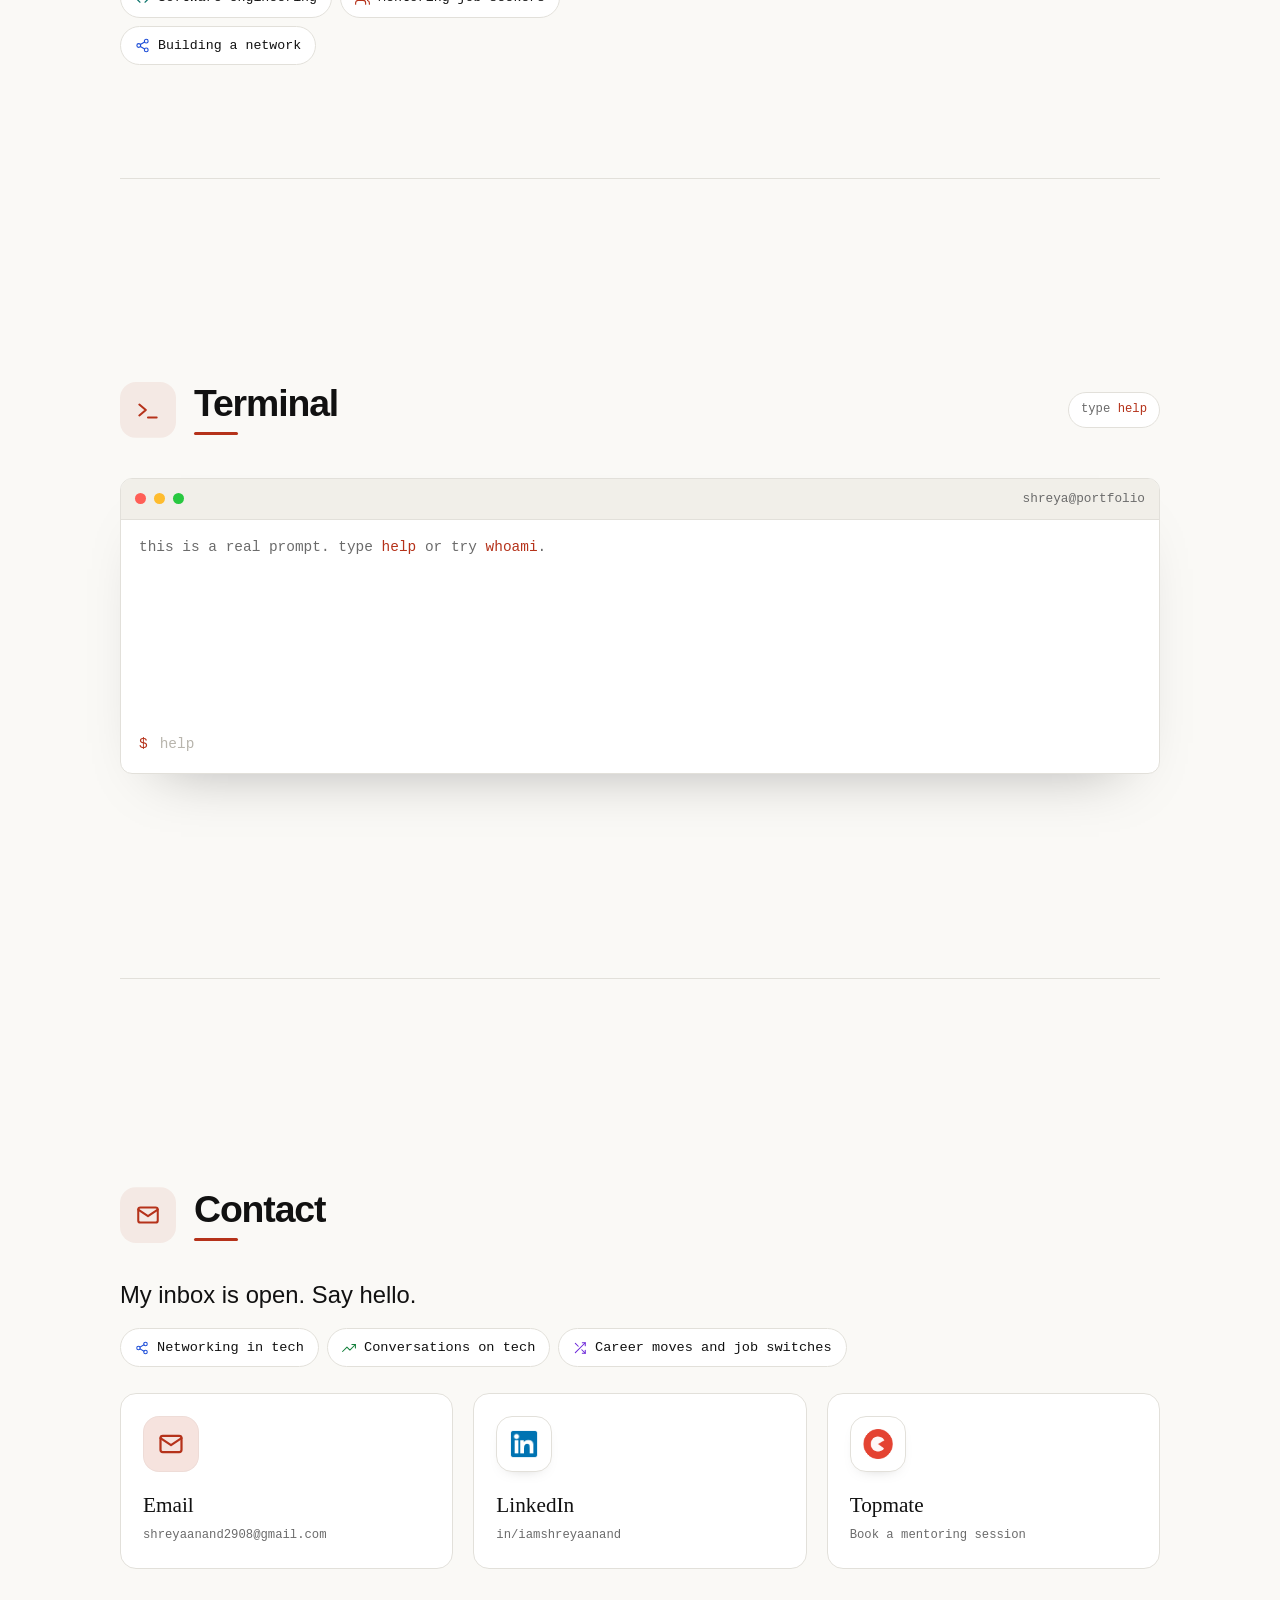
==== commit ae6851ad: "Mentoring: restore page text and topics Co-Authored-By: Claude Fable 5.1 <noreply@anthropic.com>" ====
--- a/index.html
+++ b/index.html
@@ -5,7 +5,7 @@
   <meta name="viewport" content="width=device-width, initial-scale=1">
   <title>Shreya Anand</title>
   <meta name="description" content="Shreya Anand. Software engineer at Airbnb building backend systems for payments compliance. Previously Adobe and LinkedIn. Mentors job seekers.">
-  <link rel="stylesheet" href="styles.css?v=202610252332">
+  <link rel="stylesheet" href="styles.css?v=202610261326">
 </head>
 <body>
   <canvas id="net" aria-hidden="true"></canvas>
@@ -146,6 +146,6 @@
     </section>
   </main>
 
-  <script src="app.js?v=202610252332"></script>
+  <script src="app.js?v=202610261326"></script>
 </body>
 </html>
--- a/styles.css
+++ b/styles.css
@@ -736,3 +736,10 @@
 .contact-card:hover span, .contact-card:hover small, .skill:hover h3, .skill:hover p, .pillar:hover h3, .pillar:hover p { color: var(--ink); }
 .contact-card:hover small { color: var(--muted); }
 .skill:hover p, .pillar:hover p { color: #333; }
+
+/* mentoring on Work, v3 */
+.mentor-intro .big { font-size: 1.6rem; margin-bottom: 14px; }
+.mentor-intro p { color: #333; }
+.mentor-topics { margin-bottom: 20px; }
+.mentor-topics .skill > .ic.big { width: 44px; height: 44px; margin-bottom: 10px; } .mentor-topics .skill > .ic.big svg { width: 22px; height: 22px; }
+.mentor-topics .skill h3 { font-size: 1.05rem; } .mentor-topics .skill p { font-size: .88rem; }
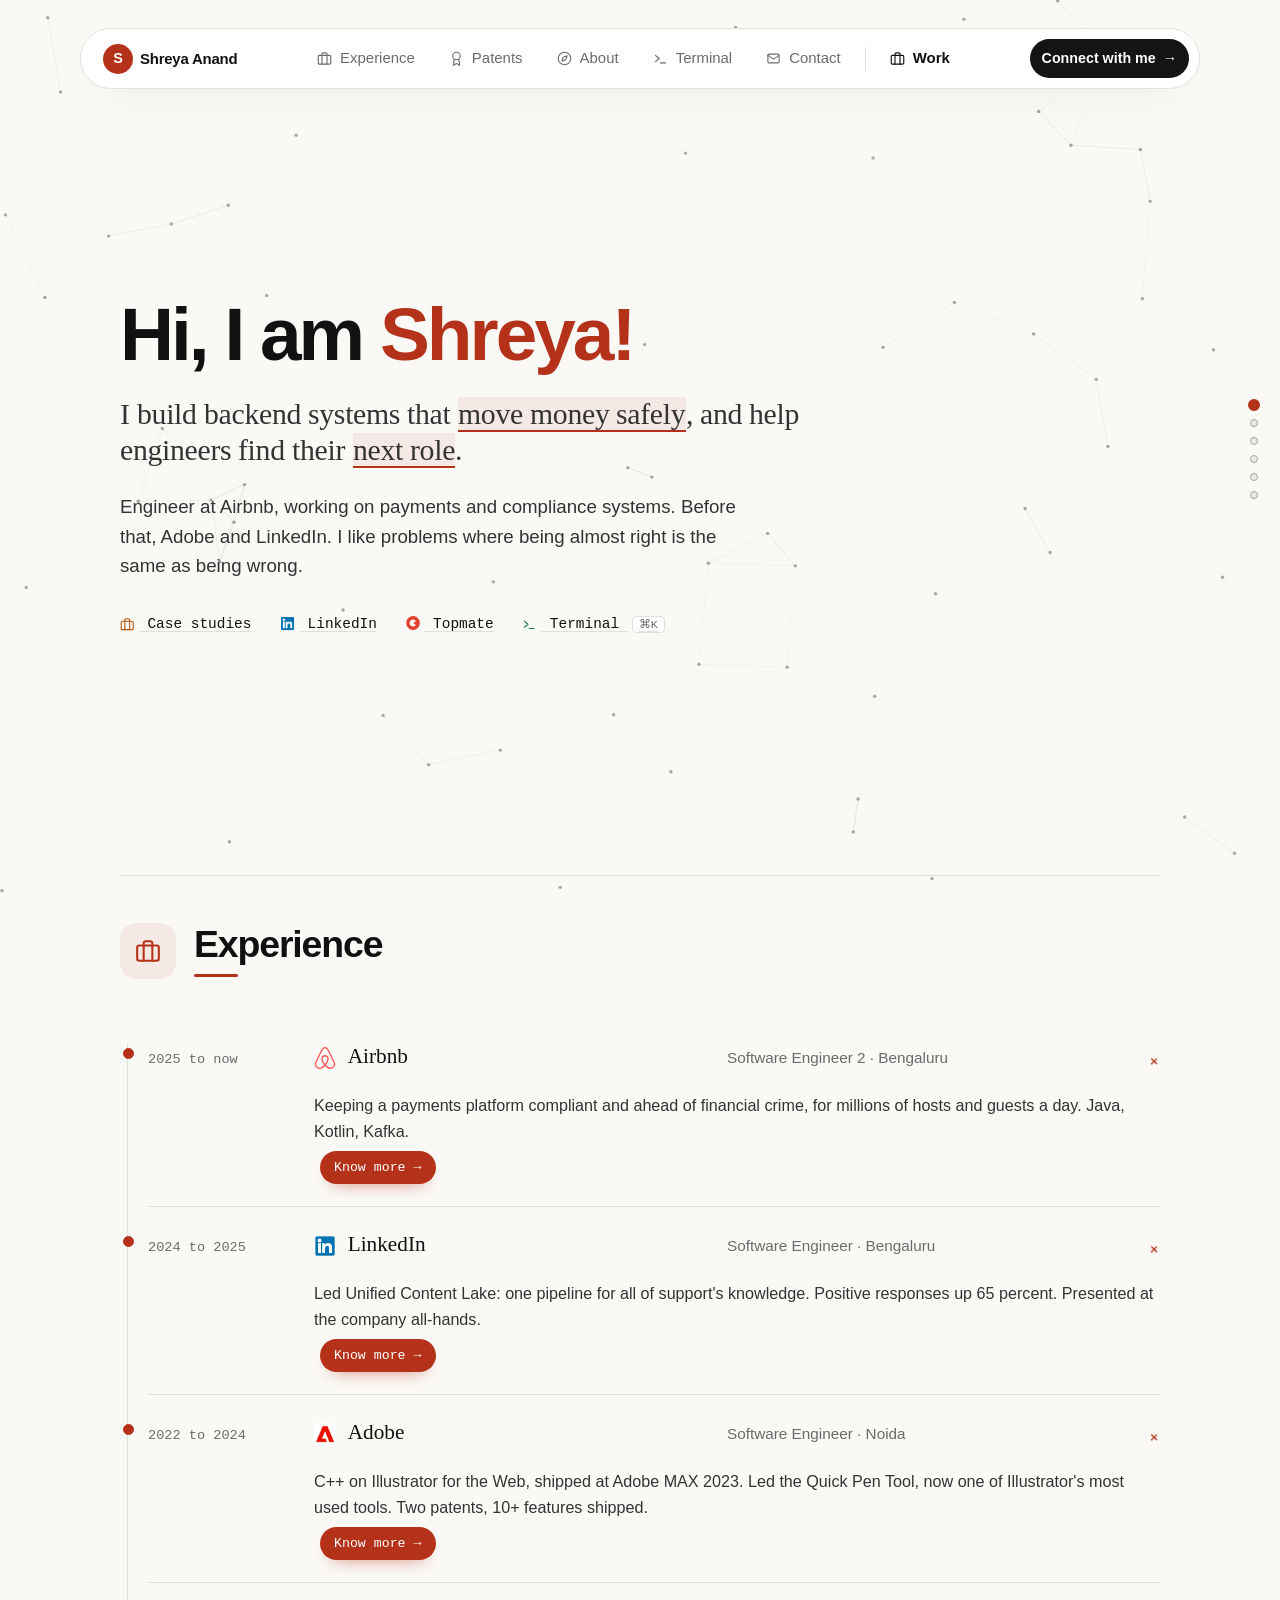
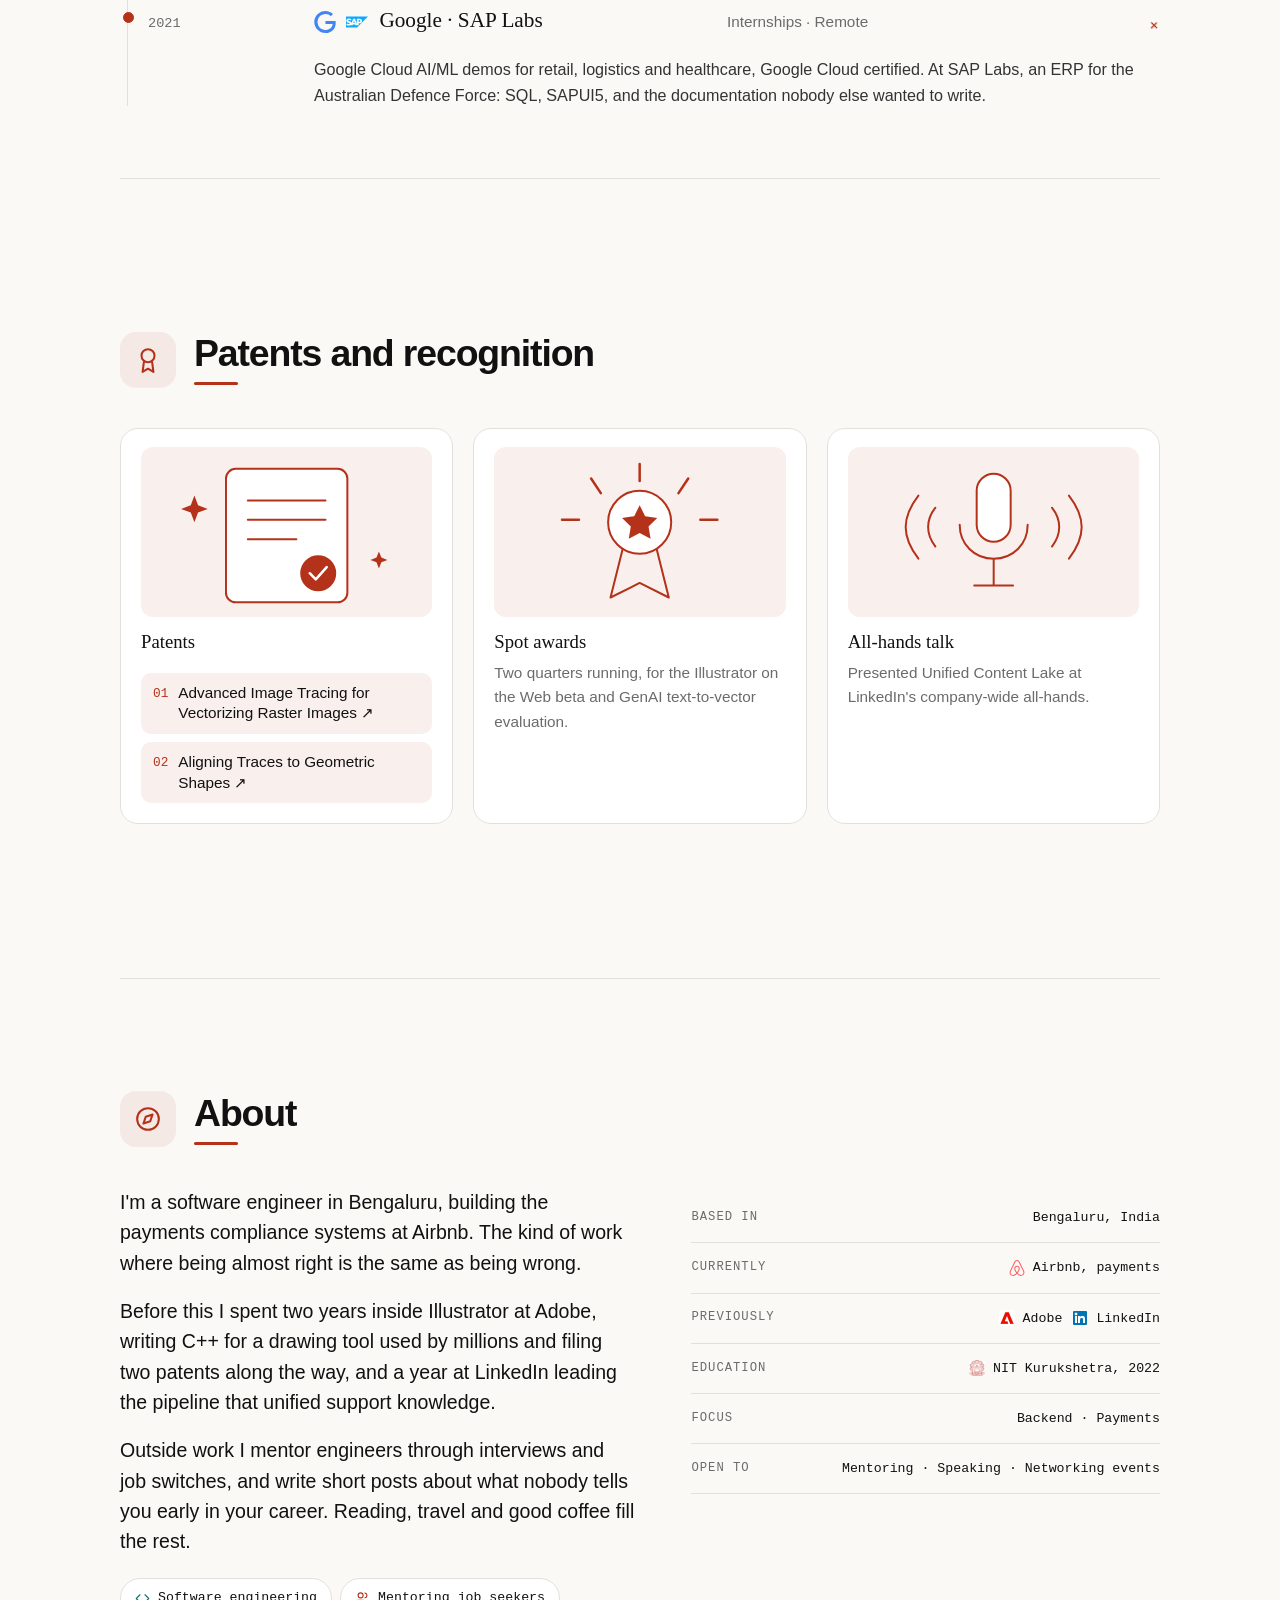
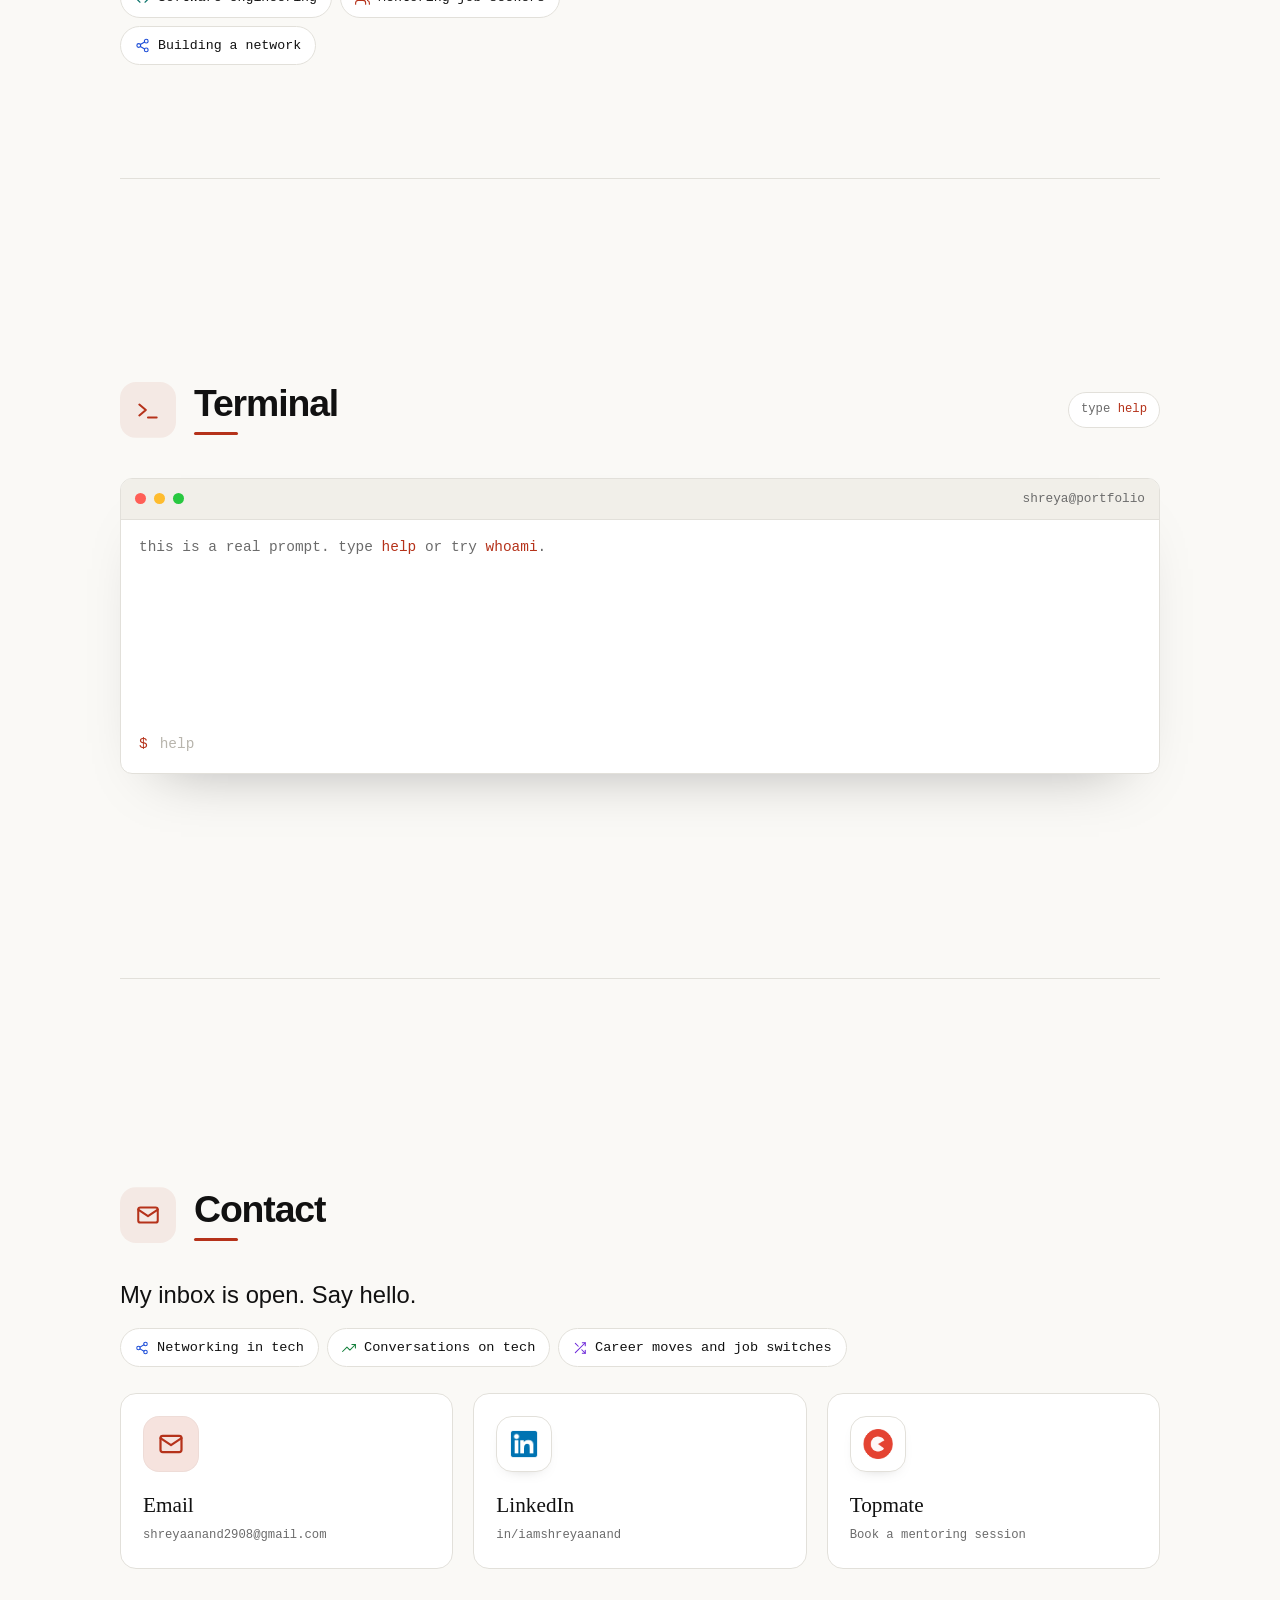
==== commit fe98a4ef: "Mentoring: drop topic cards Co-Authored-By: Claude Fable 5.1 <noreply@anthropic.com>" ====
--- a/index.html
+++ b/index.html
@@ -5,7 +5,7 @@
   <meta name="viewport" content="width=device-width, initial-scale=1">
   <title>Shreya Anand</title>
   <meta name="description" content="Shreya Anand. Software engineer at Airbnb building backend systems for payments compliance. Previously Adobe and LinkedIn. Mentors job seekers.">
-  <link rel="stylesheet" href="styles.css?v=202610261326">
+  <link rel="stylesheet" href="styles.css?v=202610261329">
 </head>
 <body>
   <canvas id="net" aria-hidden="true"></canvas>
@@ -146,6 +146,6 @@
     </section>
   </main>
 
-  <script src="app.js?v=202610261326"></script>
+  <script src="app.js?v=202610261329"></script>
 </body>
 </html>
